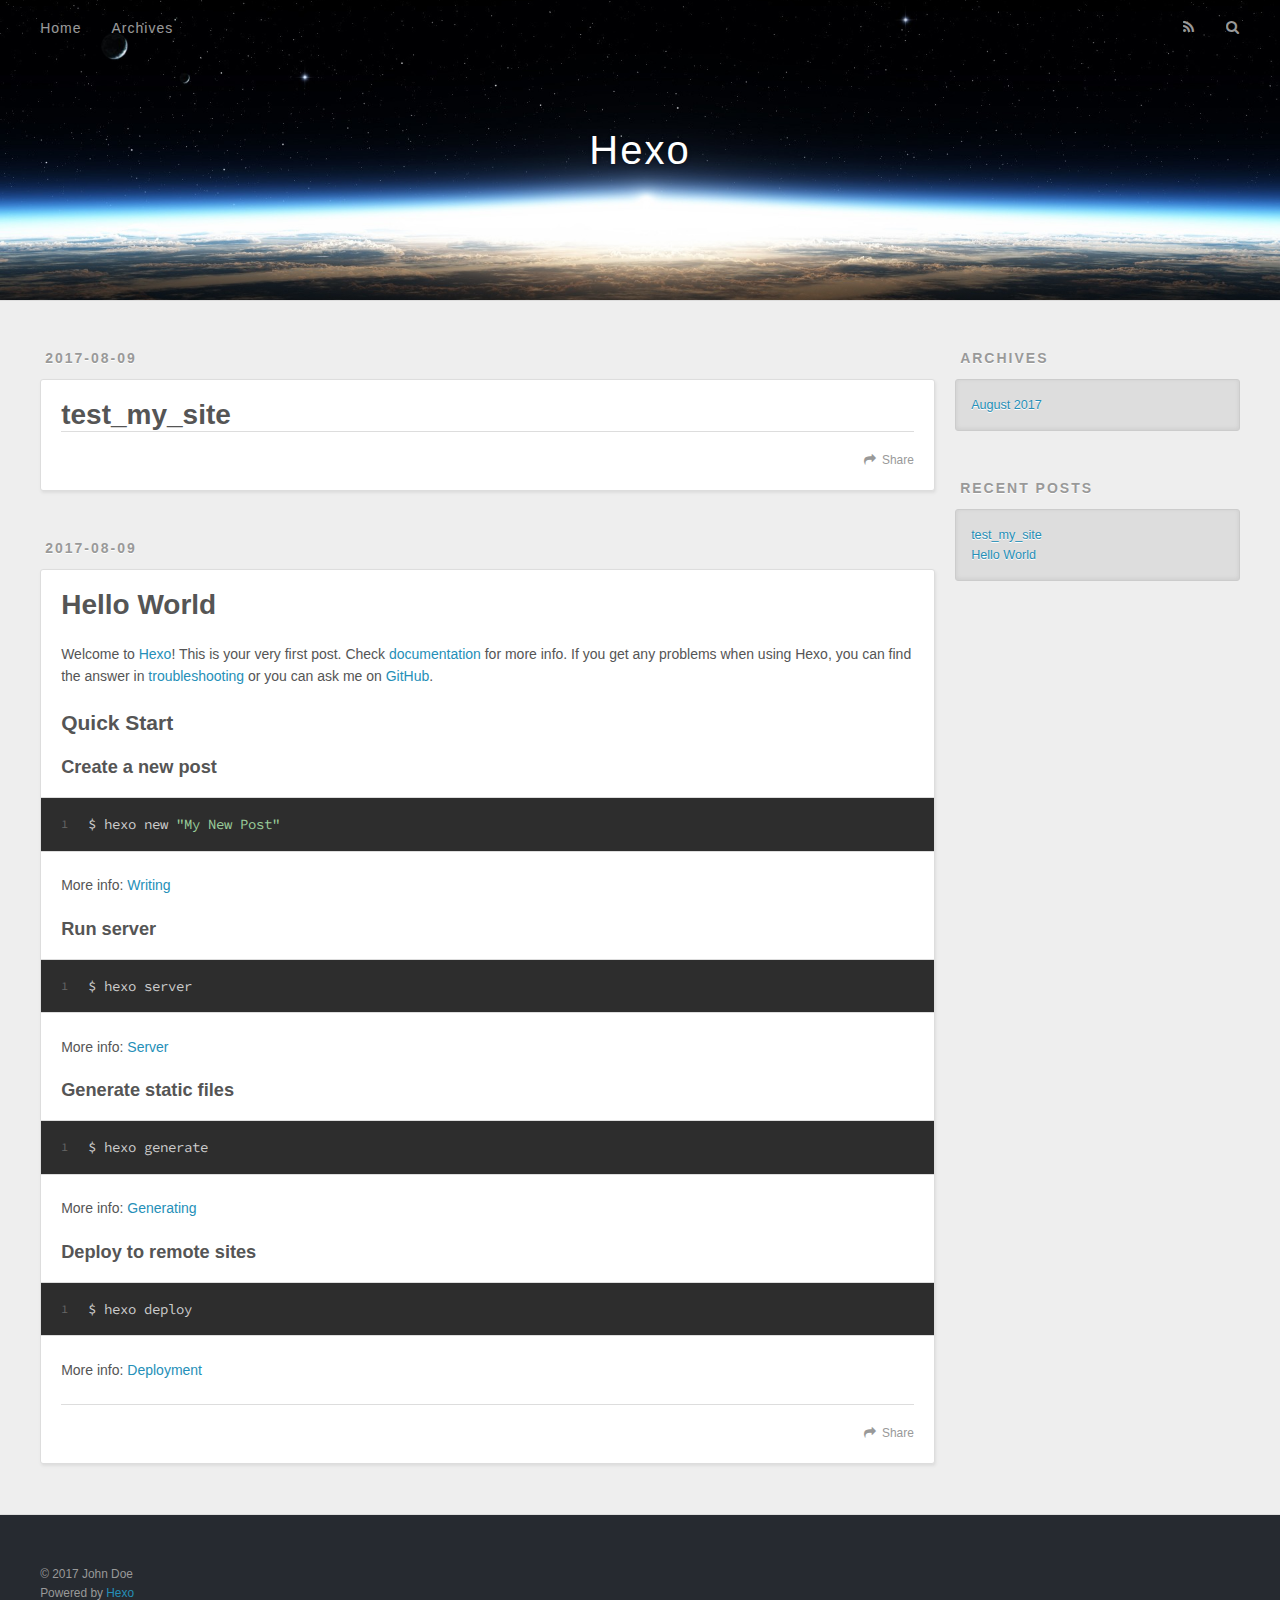
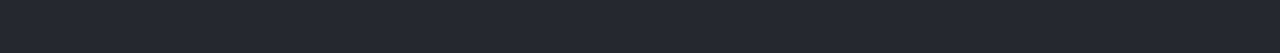
==== index.html @ 2135dbb6 "Site updated: 2017-08-10 12:38:36" ====
<!DOCTYPE html>
<html>
<head>
  <meta charset="utf-8">
  
  <title>Hexo</title>
  <meta name="viewport" content="width=device-width, initial-scale=1, maximum-scale=1">
  <meta property="og:type" content="website">
<meta property="og:title" content="Hexo">
<meta property="og:url" content="http://yoursite.com/index.html">
<meta property="og:site_name" content="Hexo">
<meta name="twitter:card" content="summary">
<meta name="twitter:title" content="Hexo">
  
    <link rel="alternate" href="/atom.xml" title="Hexo" type="application/atom+xml">
  
  
    <link rel="icon" href="/favicon.png">
  
  
    <link href="//fonts.googleapis.com/css?family=Source+Code+Pro" rel="stylesheet" type="text/css">
  
  <link rel="stylesheet" href="/css/style.css">
  

</head>

<body>
  <div id="container">
    <div id="wrap">
      <header id="header">
  <div id="banner"></div>
  <div id="header-outer" class="outer">
    <div id="header-title" class="inner">
      <h1 id="logo-wrap">
        <a href="/" id="logo">Hexo</a>
      </h1>
      
    </div>
    <div id="header-inner" class="inner">
      <nav id="main-nav">
        <a id="main-nav-toggle" class="nav-icon"></a>
        
          <a class="main-nav-link" href="/">Home</a>
        
          <a class="main-nav-link" href="/archives">Archives</a>
        
      </nav>
      <nav id="sub-nav">
        
          <a id="nav-rss-link" class="nav-icon" href="/atom.xml" title="RSS Feed"></a>
        
        <a id="nav-search-btn" class="nav-icon" title="Search"></a>
      </nav>
      <div id="search-form-wrap">
        <form action="//google.com/search" method="get" accept-charset="UTF-8" class="search-form"><input type="search" name="q" class="search-form-input" placeholder="Search"><button type="submit" class="search-form-submit">&#xF002;</button><input type="hidden" name="sitesearch" value="http://yoursite.com"></form>
      </div>
    </div>
  </div>
</header>
      <div class="outer">
        <section id="main">
  
    <article id="post-test-my-site" class="article article-type-post" itemscope itemprop="blogPost">
  <div class="article-meta">
    <a href="/2017/08/09/test-my-site/" class="article-date">
  <time datetime="2017-08-09T10:47:44.000Z" itemprop="datePublished">2017-08-09</time>
</a>
    
  </div>
  <div class="article-inner">
    
    
      <header class="article-header">
        
  
    <h1 itemprop="name">
      <a class="article-title" href="/2017/08/09/test-my-site/">test_my_site</a>
    </h1>
  

      </header>
    
    <div class="article-entry" itemprop="articleBody">
      
        
      
    </div>
    <footer class="article-footer">
      <a data-url="http://yoursite.com/2017/08/09/test-my-site/" data-id="cj65xz54r0001b9496fn2egdz" class="article-share-link">Share</a>
      
      
    </footer>
  </div>
  
</article>


  
    <article id="post-hello-world" class="article article-type-post" itemscope itemprop="blogPost">
  <div class="article-meta">
    <a href="/2017/08/09/hello-world/" class="article-date">
  <time datetime="2017-08-09T10:40:32.000Z" itemprop="datePublished">2017-08-09</time>
</a>
    
  </div>
  <div class="article-inner">
    
    
      <header class="article-header">
        
  
    <h1 itemprop="name">
      <a class="article-title" href="/2017/08/09/hello-world/">Hello World</a>
    </h1>
  

      </header>
    
    <div class="article-entry" itemprop="articleBody">
      
        <p>Welcome to <a href="https://hexo.io/" target="_blank" rel="external">Hexo</a>! This is your very first post. Check <a href="https://hexo.io/docs/" target="_blank" rel="external">documentation</a> for more info. If you get any problems when using Hexo, you can find the answer in <a href="https://hexo.io/docs/troubleshooting.html" target="_blank" rel="external">troubleshooting</a> or you can ask me on <a href="https://github.com/hexojs/hexo/issues" target="_blank" rel="external">GitHub</a>.</p>
<h2 id="Quick-Start"><a href="#Quick-Start" class="headerlink" title="Quick Start"></a>Quick Start</h2><h3 id="Create-a-new-post"><a href="#Create-a-new-post" class="headerlink" title="Create a new post"></a>Create a new post</h3><figure class="highlight bash"><table><tr><td class="gutter"><pre><div class="line">1</div></pre></td><td class="code"><pre><div class="line">$ hexo new <span class="string">"My New Post"</span></div></pre></td></tr></table></figure>
<p>More info: <a href="https://hexo.io/docs/writing.html" target="_blank" rel="external">Writing</a></p>
<h3 id="Run-server"><a href="#Run-server" class="headerlink" title="Run server"></a>Run server</h3><figure class="highlight bash"><table><tr><td class="gutter"><pre><div class="line">1</div></pre></td><td class="code"><pre><div class="line">$ hexo server</div></pre></td></tr></table></figure>
<p>More info: <a href="https://hexo.io/docs/server.html" target="_blank" rel="external">Server</a></p>
<h3 id="Generate-static-files"><a href="#Generate-static-files" class="headerlink" title="Generate static files"></a>Generate static files</h3><figure class="highlight bash"><table><tr><td class="gutter"><pre><div class="line">1</div></pre></td><td class="code"><pre><div class="line">$ hexo generate</div></pre></td></tr></table></figure>
<p>More info: <a href="https://hexo.io/docs/generating.html" target="_blank" rel="external">Generating</a></p>
<h3 id="Deploy-to-remote-sites"><a href="#Deploy-to-remote-sites" class="headerlink" title="Deploy to remote sites"></a>Deploy to remote sites</h3><figure class="highlight bash"><table><tr><td class="gutter"><pre><div class="line">1</div></pre></td><td class="code"><pre><div class="line">$ hexo deploy</div></pre></td></tr></table></figure>
<p>More info: <a href="https://hexo.io/docs/deployment.html" target="_blank" rel="external">Deployment</a></p>

      
    </div>
    <footer class="article-footer">
      <a data-url="http://yoursite.com/2017/08/09/hello-world/" data-id="cj65xz54m0000b949gfn1u6q0" class="article-share-link">Share</a>
      
      
    </footer>
  </div>
  
</article>


  

</section>
        
          <aside id="sidebar">
  
    

  
    

  
    
  
    
  <div class="widget-wrap">
    <h3 class="widget-title">Archives</h3>
    <div class="widget">
      <ul class="archive-list"><li class="archive-list-item"><a class="archive-list-link" href="/archives/2017/08/">August 2017</a></li></ul>
    </div>
  </div>


  
    
  <div class="widget-wrap">
    <h3 class="widget-title">Recent Posts</h3>
    <div class="widget">
      <ul>
        
          <li>
            <a href="/2017/08/09/test-my-site/">test_my_site</a>
          </li>
        
          <li>
            <a href="/2017/08/09/hello-world/">Hello World</a>
          </li>
        
      </ul>
    </div>
  </div>

  
</aside>
        
      </div>
      <footer id="footer">
  
  <div class="outer">
    <div id="footer-info" class="inner">
      &copy; 2017 John Doe<br>
      Powered by <a href="http://hexo.io/" target="_blank">Hexo</a>
    </div>
  </div>
</footer>
    </div>
    <nav id="mobile-nav">
  
    <a href="/" class="mobile-nav-link">Home</a>
  
    <a href="/archives" class="mobile-nav-link">Archives</a>
  
</nav>
    

<script src="//ajax.googleapis.com/ajax/libs/jquery/2.0.3/jquery.min.js"></script>


  <link rel="stylesheet" href="/fancybox/jquery.fancybox.css">
  <script src="/fancybox/jquery.fancybox.pack.js"></script>


<script src="/js/script.js"></script>

  </div>
</body>
</html>
---- css/style.css ----
body {
  width: 100%;
}
body:before,
body:after {
  content: "";
  display: table;
}
body:after {
  clear: both;
}
html,
body,
div,
span,
applet,
object,
iframe,
h1,
h2,
h3,
h4,
h5,
h6,
p,
blockquote,
pre,
a,
abbr,
acronym,
address,
big,
cite,
code,
del,
dfn,
em,
img,
ins,
kbd,
q,
s,
samp,
small,
strike,
strong,
sub,
sup,
tt,
var,
dl,
dt,
dd,
ol,
ul,
li,
fieldset,
form,
label,
legend,
table,
caption,
tbody,
tfoot,
thead,
tr,
th,
td {
  margin: 0;
  padding: 0;
  border: 0;
  outline: 0;
  font-weight: inherit;
  font-style: inherit;
  font-family: inherit;
  font-size: 100%;
  vertical-align: baseline;
}
body {
  line-height: 1;
  color: #000;
  background: #fff;
}
ol,
ul {
  list-style: none;
}
table {
  border-collapse: separate;
  border-spacing: 0;
  vertical-align: middle;
}
caption,
th,
td {
  text-align: left;
  font-weight: normal;
  vertical-align: middle;
}
a img {
  border: none;
}
input,
button {
  margin: 0;
  padding: 0;
}
input::-moz-focus-inner,
button::-moz-focus-inner {
  border: 0;
  padding: 0;
}
@font-face {
  font-family: FontAwesome;
  font-style: normal;
  font-weight: normal;
  src: url("fonts/fontawesome-webfont.eot?v=#4.0.3");
  src: url("fonts/fontawesome-webfont.eot?#iefix&v=#4.0.3") format("embedded-opentype"), url("fonts/fontawesome-webfont.woff?v=#4.0.3") format("woff"), url("fonts/fontawesome-webfont.ttf?v=#4.0.3") format("truetype"), url("fonts/fontawesome-webfont.svg#fontawesomeregular?v=#4.0.3") format("svg");
}
html,
body,
#container {
  height: 100%;
}
body {
  background: #eee;
  font: 14px "Helvetica Neue", Helvetica, Arial, sans-serif;
  -webkit-text-size-adjust: 100%;
}
.outer {
  max-width: 1220px;
  margin: 0 auto;
  padding: 0 20px;
}
.outer:before,
.outer:after {
  content: "";
  display: table;
}
.outer:after {
  clear: both;
}
.inner {
  display: inline;
  float: left;
  width: 98.33333333333333%;
  margin: 0 0.833333333333333%;
}
.left,
.alignleft {
  float: left;
}
.right,
.alignright {
  float: right;
}
.clear {
  clear: both;
}
#container {
  position: relative;
}
.mobile-nav-on {
  overflow: hidden;
}
#wrap {
  height: 100%;
  width: 100%;
  position: absolute;
  top: 0;
  left: 0;
  -webkit-transition: 0.2s ease-out;
  -moz-transition: 0.2s ease-out;
  -ms-transition: 0.2s ease-out;
  transition: 0.2s ease-out;
  z-index: 1;
  background: #eee;
}
.mobile-nav-on #wrap {
  left: 280px;
}
@media screen and (min-width: 768px) {
  #main {
    display: inline;
    float: left;
    width: 73.33333333333333%;
    margin: 0 0.833333333333333%;
  }
}
.article-date,
.article-category-link,
.archive-year,
.widget-title {
  text-decoration: none;
  text-transform: uppercase;
  letter-spacing: 2px;
  color: #999;
  margin-bottom: 1em;
  margin-left: 5px;
  line-height: 1em;
  text-shadow: 0 1px #fff;
  font-weight: bold;
}
.article-inner,
.archive-article-inner {
  background: #fff;
  -webkit-box-shadow: 1px 2px 3px #ddd;
  box-shadow: 1px 2px 3px #ddd;
  border: 1px solid #ddd;
  border-radius: 3px;
}
.article-entry h1,
.widget h1 {
  font-size: 2em;
}
.article-entry h2,
.widget h2 {
  font-size: 1.5em;
}
.article-entry h3,
.widget h3 {
  font-size: 1.3em;
}
.article-entry h4,
.widget h4 {
  font-size: 1.2em;
}
.article-entry h5,
.widget h5 {
  font-size: 1em;
}
.article-entry h6,
.widget h6 {
  font-size: 1em;
  color: #999;
}
.article-entry hr,
.widget hr {
  border: 1px dashed #ddd;
}
.article-entry strong,
.widget strong {
  font-weight: bold;
}
.article-entry em,
.widget em,
.article-entry cite,
.widget cite {
  font-style: italic;
}
.article-entry sup,
.widget sup,
.article-entry sub,
.widget sub {
  font-size: 0.75em;
  line-height: 0;
  position: relative;
  vertical-align: baseline;
}
.article-entry sup,
.widget sup {
  top: -0.5em;
}
.article-entry sub,
.widget sub {
  bottom: -0.2em;
}
.article-entry small,
.widget small {
  font-size: 0.85em;
}
.article-entry acronym,
.widget acronym,
.article-entry abbr,
.widget abbr {
  border-bottom: 1px dotted;
}
.article-entry ul,
.widget ul,
.article-entry ol,
.widget ol,
.article-entry dl,
.widget dl {
  margin: 0 20px;
  line-height: 1.6em;
}
.article-entry ul ul,
.widget ul ul,
.article-entry ol ul,
.widget ol ul,
.article-entry ul ol,
.widget ul ol,
.article-entry ol ol,
.widget ol ol {
  margin-top: 0;
  margin-bottom: 0;
}
.article-entry ul,
.widget ul {
  list-style: disc;
}
.article-entry ol,
.widget ol {
  list-style: decimal;
}
.article-entry dt,
.widget dt {
  font-weight: bold;
}
#header {
  height: 300px;
  position: relative;
  border-bottom: 1px solid #ddd;
}
#header:before,
#header:after {
  content: "";
  position: absolute;
  left: 0;
  right: 0;
  height: 40px;
}
#header:before {
  top: 0;
  background: -webkit-linear-gradient(rgba(0,0,0,0.2), transparent);
  background: -moz-linear-gradient(rgba(0,0,0,0.2), transparent);
  background: -ms-linear-gradient(rgba(0,0,0,0.2), transparent);
  background: linear-gradient(rgba(0,0,0,0.2), transparent);
}
#header:after {
  bottom: 0;
  background: -webkit-linear-gradient(transparent, rgba(0,0,0,0.2));
  background: -moz-linear-gradient(transparent, rgba(0,0,0,0.2));
  background: -ms-linear-gradient(transparent, rgba(0,0,0,0.2));
  background: linear-gradient(transparent, rgba(0,0,0,0.2));
}
#header-outer {
  height: 100%;
  position: relative;
}
#header-inner {
  position: relative;
  overflow: hidden;
}
#banner {
  position: absolute;
  top: 0;
  left: 0;
  width: 100%;
  height: 100%;
  background: url("images/banner.jpg") center #000;
  -webkit-background-size: cover;
  -moz-background-size: cover;
  background-size: cover;
  z-index: -1;
}
#header-title {
  text-align: center;
  height: 40px;
  position: absolute;
  top: 50%;
  left: 0;
  margin-top: -20px;
}
#logo,
#subtitle {
  text-decoration: none;
  color: #fff;
  font-weight: 300;
  text-shadow: 0 1px 4px rgba(0,0,0,0.3);
}
#logo {
  font-size: 40px;
  line-height: 40px;
  letter-spacing: 2px;
}
#subtitle {
  font-size: 16px;
  line-height: 16px;
  letter-spacing: 1px;
}
#subtitle-wrap {
  margin-top: 16px;
}
#main-nav {
  float: left;
  margin-left: -15px;
}
.nav-icon,
.main-nav-link {
  float: left;
  color: #fff;
  opacity: 0.6;
  text-decoration: none;
  text-shadow: 0 1px rgba(0,0,0,0.2);
  -webkit-transition: opacity 0.2s;
  -moz-transition: opacity 0.2s;
  -ms-transition: opacity 0.2s;
  transition: opacity 0.2s;
  display: block;
  padding: 20px 15px;
}
.nav-icon:hover,
.main-nav-link:hover {
  opacity: 1;
}
.nav-icon {
  font-family: FontAwesome;
  text-align: center;
  font-size: 14px;
  width: 14px;
  height: 14px;
  padding: 20px 15px;
  position: relative;
  cursor: pointer;
}
.main-nav-link {
  font-weight: 300;
  letter-spacing: 1px;
}
@media screen and (max-width: 479px) {
  .main-nav-link {
    display: none;
  }
}
#main-nav-toggle {
  display: none;
}
#main-nav-toggle:before {
  content: "\f0c9";
}
@media screen and (max-width: 479px) {
  #main-nav-toggle {
    display: block;
  }
}
#sub-nav {
  float: right;
  margin-right: -15px;
}
#nav-rss-link:before {
  content: "\f09e";
}
#nav-search-btn:before {
  content: "\f002";
}
#search-form-wrap {
  position: absolute;
  top: 15px;
  width: 150px;
  height: 30px;
  right: -150px;
  opacity: 0;
  -webkit-transition: 0.2s ease-out;
  -moz-transition: 0.2s ease-out;
  -ms-transition: 0.2s ease-out;
  transition: 0.2s ease-out;
}
#search-form-wrap.on {
  opacity: 1;
  right: 0;
}
@media screen and (max-width: 479px) {
  #search-form-wrap {
    width: 100%;
    right: -100%;
  }
}
.search-form {
  position: absolute;
  top: 0;
  left: 0;
  right: 0;
  background: #fff;
  padding: 5px 15px;
  border-radius: 15px;
  -webkit-box-shadow: 0 0 10px rgba(0,0,0,0.3);
  box-shadow: 0 0 10px rgba(0,0,0,0.3);
}
.search-form-input {
  border: none;
  background: none;
  color: #555;
  width: 100%;
  font: 13px "Helvetica Neue", Helvetica, Arial, sans-serif;
  outline: none;
}
.search-form-input::-webkit-search-results-decoration,
.search-form-input::-webkit-search-cancel-button {
  -webkit-appearance: none;
}
.search-form-submit {
  position: absolute;
  top: 50%;
  right: 10px;
  margin-top: -7px;
  font: 13px FontAwesome;
  border: none;
  background: none;
  color: #bbb;
  cursor: pointer;
}
.search-form-submit:hover,
.search-form-submit:focus {
  color: #777;
}
.article {
  margin: 50px 0;
}
.article-inner {
  overflow: hidden;
}
.article-meta:before,
.article-meta:after {
  content: "";
  display: table;
}
.article-meta:after {
  clear: both;
}
.article-date {
  float: left;
}
.article-category {
  float: left;
  line-height: 1em;
  color: #ccc;
  text-shadow: 0 1px #fff;
  margin-left: 8px;
}
.article-category:before {
  content: "\2022";
}
.article-category-link {
  margin: 0 12px 1em;
}
.article-header {
  padding: 20px 20px 0;
}
.article-title {
  text-decoration: none;
  font-size: 2em;
  font-weight: bold;
  color: #555;
  line-height: 1.1em;
  -webkit-transition: color 0.2s;
  -moz-transition: color 0.2s;
  -ms-transition: color 0.2s;
  transition: color 0.2s;
}
a.article-title:hover {
  color: #258fb8;
}
.article-entry {
  color: #555;
  padding: 0 20px;
}
.article-entry:before,
.article-entry:after {
  content: "";
  display: table;
}
.article-entry:after {
  clear: both;
}
.article-entry p,
.article-entry table {
  line-height: 1.6em;
  margin: 1.6em 0;
}
.article-entry h1,
.article-entry h2,
.article-entry h3,
.article-entry h4,
.article-entry h5,
.article-entry h6 {
  font-weight: bold;
}
.article-entry h1,
.article-entry h2,
.article-entry h3,
.article-entry h4,
.article-entry h5,
.article-entry h6 {
  line-height: 1.1em;
  margin: 1.1em 0;
}
.article-entry a {
  color: #258fb8;
  text-decoration: none;
}
.article-entry a:hover {
  text-decoration: underline;
}
.article-entry ul,
.article-entry ol,
.article-entry dl {
  margin-top: 1.6em;
  margin-bottom: 1.6em;
}
.article-entry img,
.article-entry video {
  max-width: 100%;
  height: auto;
  display: block;
  margin: auto;
}
.article-entry iframe {
  border: none;
}
.article-entry table {
  width: 100%;
  border-collapse: collapse;
  border-spacing: 0;
}
.article-entry th {
  font-weight: bold;
  border-bottom: 3px solid #ddd;
  padding-bottom: 0.5em;
}
.article-entry td {
  border-bottom: 1px solid #ddd;
  padding: 10px 0;
}
.article-entry blockquote {
  font-family: Georgia, "Times New Roman", serif;
  font-size: 1.4em;
  margin: 1.6em 20px;
  text-align: center;
}
.article-entry blockquote footer {
  font-size: 14px;
  margin: 1.6em 0;
  font-family: "Helvetica Neue", Helvetica, Arial, sans-serif;
}
.article-entry blockquote footer cite:before {
  content: "—";
  padding: 0 0.5em;
}
.article-entry .pullquote {
  text-align: left;
  width: 45%;
  margin: 0;
}
.article-entry .pullquote.left {
  margin-left: 0.5em;
  margin-right: 1em;
}
.article-entry .pullquote.right {
  margin-right: 0.5em;
  margin-left: 1em;
}
.article-entry .caption {
  color: #999;
  display: block;
  font-size: 0.9em;
  margin-top: 0.5em;
  position: relative;
  text-align: center;
}
.article-entry .video-container {
  position: relative;
  padding-top: 56.25%;
  height: 0;
  overflow: hidden;
}
.article-entry .video-container iframe,
.article-entry .video-container object,
.article-entry .video-container embed {
  position: absolute;
  top: 0;
  left: 0;
  width: 100%;
  height: 100%;
  margin-top: 0;
}
.article-more-link a {
  display: inline-block;
  line-height: 1em;
  padding: 6px 15px;
  border-radius: 15px;
  background: #eee;
  color: #999;
  text-shadow: 0 1px #fff;
  text-decoration: none;
}
.article-more-link a:hover {
  background: #258fb8;
  color: #fff;
  text-decoration: none;
  text-shadow: 0 1px #1e7293;
}
.article-footer {
  font-size: 0.85em;
  line-height: 1.6em;
  border-top: 1px solid #ddd;
  padding-top: 1.6em;
  margin: 0 20px 20px;
}
.article-footer:before,
.article-footer:after {
  content: "";
  display: table;
}
.article-footer:after {
  clear: both;
}
.article-footer a {
  color: #999;
  text-decoration: none;
}
.article-footer a:hover {
  color: #555;
}
.article-tag-list-item {
  float: left;
  margin-right: 10px;
}
.article-tag-list-link:before {
  content: "#";
}
.article-comment-link {
  float: right;
}
.article-comment-link:before {
  content: "\f075";
  font-family: FontAwesome;
  padding-right: 8px;
}
.article-share-link {
  cursor: pointer;
  float: right;
  margin-left: 20px;
}
.article-share-link:before {
  content: "\f064";
  font-family: FontAwesome;
  padding-right: 6px;
}
#article-nav {
  position: relative;
}
#article-nav:before,
#article-nav:after {
  content: "";
  display: table;
}
#article-nav:after {
  clear: both;
}
@media screen and (min-width: 768px) {
  #article-nav {
    margin: 50px 0;
  }
  #article-nav:before {
    width: 8px;
    height: 8px;
    position: absolute;
    top: 50%;
    left: 50%;
    margin-top: -4px;
    margin-left: -4px;
    content: "";
    border-radius: 50%;
    background: #ddd;
    -webkit-box-shadow: 0 1px 2px #fff;
    box-shadow: 0 1px 2px #fff;
  }
}
.article-nav-link-wrap {
  text-decoration: none;
  text-shadow: 0 1px #fff;
  color: #999;
  -webkit-box-sizing: border-box;
  -moz-box-sizing: border-box;
  box-sizing: border-box;
  margin-top: 50px;
  text-align: center;
  display: block;
}
.article-nav-link-wrap:hover {
  color: #555;
}
@media screen and (min-width: 768px) {
  .article-nav-link-wrap {
    width: 50%;
    margin-top: 0;
  }
}
@media screen and (min-width: 768px) {
  #article-nav-newer {
    float: left;
    text-align: right;
    padding-right: 20px;
  }
}
@media screen and (min-width: 768px) {
  #article-nav-older {
    float: right;
    text-align: left;
    padding-left: 20px;
  }
}
.article-nav-caption {
  text-transform: uppercase;
  letter-spacing: 2px;
  color: #ddd;
  line-height: 1em;
  font-weight: bold;
}
#article-nav-newer .article-nav-caption {
  margin-right: -2px;
}
.article-nav-title {
  font-size: 0.85em;
  line-height: 1.6em;
  margin-top: 0.5em;
}
.article-share-box {
  position: absolute;
  display: none;
  background: #fff;
  -webkit-box-shadow: 1px 2px 10px rgba(0,0,0,0.2);
  box-shadow: 1px 2px 10px rgba(0,0,0,0.2);
  border-radius: 3px;
  margin-left: -145px;
  overflow: hidden;
  z-index: 1;
}
.article-share-box.on {
  display: block;
}
.article-share-input {
  width: 100%;
  background: none;
  -webkit-box-sizing: border-box;
  -moz-box-sizing: border-box;
  box-sizing: border-box;
  font: 14px "Helvetica Neue", Helvetica, Arial, sans-serif;
  padding: 0 15px;
  color: #555;
  outline: none;
  border: 1px solid #ddd;
  border-radius: 3px 3px 0 0;
  height: 36px;
  line-height: 36px;
}
.article-share-links {
  background: #eee;
}
.article-share-links:before,
.article-share-links:after {
  content: "";
  display: table;
}
.article-share-links:after {
  clear: both;
}
.article-share-twitter,
.article-share-facebook,
.article-share-pinterest,
.article-share-google {
  width: 50px;
  height: 36px;
  display: block;
  float: left;
  position: relative;
  color: #999;
  text-shadow: 0 1px #fff;
}
.article-share-twitter:before,
.article-share-facebook:before,
.article-share-pinterest:before,
.article-share-google:before {
  font-size: 20px;
  font-family: FontAwesome;
  width: 20px;
  height: 20px;
  position: absolute;
  top: 50%;
  left: 50%;
  margin-top: -10px;
  margin-left: -10px;
  text-align: center;
}
.article-share-twitter:hover,
.article-share-facebook:hover,
.article-share-pinterest:hover,
.article-share-google:hover {
  color: #fff;
}
.article-share-twitter:before {
  content: "\f099";
}
.article-share-twitter:hover {
  background: #00aced;
  text-shadow: 0 1px #008abe;
}
.article-share-facebook:before {
  content: "\f09a";
}
.article-share-facebook:hover {
  background: #3b5998;
  text-shadow: 0 1px #2f477a;
}
.article-share-pinterest:before {
  content: "\f0d2";
}
.article-share-pinterest:hover {
  background: #cb2027;
  text-shadow: 0 1px #a21a1f;
}
.article-share-google:before {
  content: "\f0d5";
}
.article-share-google:hover {
  background: #dd4b39;
  text-shadow: 0 1px #be3221;
}
.article-gallery {
  background: #000;
  position: relative;
}
.article-gallery-photos {
  position: relative;
  overflow: hidden;
}
.article-gallery-img {
  display: none;
  max-width: 100%;
}
.article-gallery-img:first-child {
  display: block;
}
.article-gallery-img.loaded {
  position: absolute;
  display: block;
}
.article-gallery-img img {
  display: block;
  max-width: 100%;
  margin: 0 auto;
}
#comments {
  background: #fff;
  -webkit-box-shadow: 1px 2px 3px #ddd;
  box-shadow: 1px 2px 3px #ddd;
  padding: 20px;
  border: 1px solid #ddd;
  border-radius: 3px;
  margin: 50px 0;
}
#comments a {
  color: #258fb8;
}
.archives-wrap {
  margin: 50px 0;
}
.archives:before,
.archives:after {
  content: "";
  display: table;
}
.archives:after {
  clear: both;
}
.archive-year-wrap {
  margin-bottom: 1em;
}
.archives {
  -webkit-column-gap: 10px;
  -moz-column-gap: 10px;
  column-gap: 10px;
}
@media screen and (min-width: 480px) and (max-width: 767px) {
  .archives {
    -webkit-column-count: 2;
    -moz-column-count: 2;
    column-count: 2;
  }
}
@media screen and (min-width: 768px) {
  .archives {
    -webkit-column-count: 3;
    -moz-column-count: 3;
    column-count: 3;
  }
}
.archive-article {
  -webkit-column-break-inside: avoid;
  page-break-inside: avoid;
  overflow: hidden;
  break-inside: avoid-column;
}
.archive-article-inner {
  padding: 10px;
  margin-bottom: 15px;
}
.archive-article-title {
  text-decoration: none;
  font-weight: bold;
  color: #555;
  -webkit-transition: color 0.2s;
  -moz-transition: color 0.2s;
  -ms-transition: color 0.2s;
  transition: color 0.2s;
  line-height: 1.6em;
}
.archive-article-title:hover {
  color: #258fb8;
}
.archive-article-footer {
  margin-top: 1em;
}
.archive-article-date {
  color: #999;
  text-decoration: none;
  font-size: 0.85em;
  line-height: 1em;
  margin-bottom: 0.5em;
  display: block;
}
#page-nav {
  margin: 50px auto;
  background: #fff;
  -webkit-box-shadow: 1px 2px 3px #ddd;
  box-shadow: 1px 2px 3px #ddd;
  border: 1px solid #ddd;
  border-radius: 3px;
  text-align: center;
  color: #999;
  overflow: hidden;
}
#page-nav:before,
#page-nav:after {
  content: "";
  display: table;
}
#page-nav:after {
  clear: both;
}
#page-nav a,
#page-nav span {
  padding: 10px 20px;
  line-height: 1;
  height: 2ex;
}
#page-nav a {
  color: #999;
  text-decoration: none;
}
#page-nav a:hover {
  background: #999;
  color: #fff;
}
#page-nav .prev {
  float: left;
}
#page-nav .next {
  float: right;
}
#page-nav .page-number {
  display: inline-block;
}
@media screen and (max-width: 479px) {
  #page-nav .page-number {
    display: none;
  }
}
#page-nav .current {
  color: #555;
  font-weight: bold;
}
#page-nav .space {
  color: #ddd;
}
#footer {
  background: #262a30;
  padding: 50px 0;
  border-top: 1px solid #ddd;
  color: #999;
}
#footer a {
  color: #258fb8;
  text-decoration: none;
}
#footer a:hover {
  text-decoration: underline;
}
#footer-info {
  line-height: 1.6em;
  font-size: 0.85em;
}
.article-entry pre,
.article-entry .highlight {
  background: #2d2d2d;
  margin: 0 -20px;
  padding: 15px 20px;
  border-style: solid;
  border-color: #ddd;
  border-width: 1px 0;
  overflow: auto;
  color: #ccc;
  line-height: 22.400000000000002px;
}
.article-entry .highlight .gutter pre,
.article-entry .gist .gist-file .gist-data .line-numbers {
  color: #666;
  font-size: 0.85em;
}
.article-entry pre,
.article-entry code {
  font-family: "Source Code Pro", Consolas, Monaco, Menlo, Consolas, monospace;
}
.article-entry code {
  background: #eee;
  text-shadow: 0 1px #fff;
  padding: 0 0.3em;
}
.article-entry pre code {
  background: none;
  text-shadow: none;
  padding: 0;
}
.article-entry .highlight pre {
  border: none;
  margin: 0;
  padding: 0;
}
.article-entry .highlight table {
  margin: 0;
  width: auto;
}
.article-entry .highlight td {
  border: none;
  padding: 0;
}
.article-entry .highlight figcaption {
  font-size: 0.85em;
  color: #999;
  line-height: 1em;
  margin-bottom: 1em;
}
.article-entry .highlight figcaption:before,
.article-entry .highlight figcaption:after {
  content: "";
  display: table;
}
.article-entry .highlight figcaption:after {
  clear: both;
}
.article-entry .highlight figcaption a {
  float: right;
}
.article-entry .highlight .gutter pre {
  text-align: right;
  padding-right: 20px;
}
.article-entry .highlight .line {
  height: 22.400000000000002px;
}
.article-entry .highlight .line.marked {
  background: #515151;
}
.article-entry .gist {
  margin: 0 -20px;
  border-style: solid;
  border-color: #ddd;
  border-width: 1px 0;
  background: #2d2d2d;
  padding: 15px 20px 15px 0;
}
.article-entry .gist .gist-file {
  border: none;
  font-family: "Source Code Pro", Consolas, Monaco, Menlo, Consolas, monospace;
  margin: 0;
}
.article-entry .gist .gist-file .gist-data {
  background: none;
  border: none;
}
.article-entry .gist .gist-file .gist-data .line-numbers {
  background: none;
  border: none;
  padding: 0 20px 0 0;
}
.article-entry .gist .gist-file .gist-data .line-data {
  padding: 0 !important;
}
.article-entry .gist .gist-file .highlight {
  margin: 0;
  padding: 0;
  border: none;
}
.article-entry .gist .gist-file .gist-meta {
  background: #2d2d2d;
  color: #999;
  font: 0.85em "Helvetica Neue", Helvetica, Arial, sans-serif;
  text-shadow: 0 0;
  padding: 0;
  margin-top: 1em;
  margin-left: 20px;
}
.article-entry .gist .gist-file .gist-meta a {
  color: #258fb8;
  font-weight: normal;
}
.article-entry .gist .gist-file .gist-meta a:hover {
  text-decoration: underline;
}
pre .comment,
pre .title {
  color: #999;
}
pre .variable,
pre .attribute,
pre .tag,
pre .regexp,
pre .ruby .constant,
pre .xml .tag .title,
pre .xml .pi,
pre .xml .doctype,
pre .html .doctype,
pre .css .id,
pre .css .class,
pre .css .pseudo {
  color: #f2777a;
}
pre .number,
pre .preprocessor,
pre .built_in,
pre .literal,
pre .params,
pre .constant {
  color: #f99157;
}
pre .class,
pre .ruby .class .title,
pre .css .rules .attribute {
  color: #9c9;
}
pre .string,
pre .value,
pre .inheritance,
pre .header,
pre .ruby .symbol,
pre .xml .cdata {
  color: #9c9;
}
pre .css .hexcolor {
  color: #6cc;
}
pre .function,
pre .python .decorator,
pre .python .title,
pre .ruby .function .title,
pre .ruby .title .keyword,
pre .perl .sub,
pre .javascript .title,
pre .coffeescript .title {
  color: #69c;
}
pre .keyword,
pre .javascript .function {
  color: #c9c;
}
@media screen and (max-width: 479px) {
  #mobile-nav {
    position: absolute;
    top: 0;
    left: 0;
    width: 280px;
    height: 100%;
    background: #191919;
    border-right: 1px solid #fff;
  }
}
@media screen and (max-width: 479px) {
  .mobile-nav-link {
    display: block;
    color: #999;
    text-decoration: none;
    padding: 15px 20px;
    font-weight: bold;
  }
  .mobile-nav-link:hover {
    color: #fff;
  }
}
@media screen and (min-width: 768px) {
  #sidebar {
    display: inline;
    float: left;
    width: 23.333333333333332%;
    margin: 0 0.833333333333333%;
  }
}
.widget-wrap {
  margin: 50px 0;
}
.widget {
  color: #777;
  text-shadow: 0 1px #fff;
  background: #ddd;
  -webkit-box-shadow: 0 -1px 4px #ccc inset;
  box-shadow: 0 -1px 4px #ccc inset;
  border: 1px solid #ccc;
  padding: 15px;
  border-radius: 3px;
}
.widget a {
  color: #258fb8;
  text-decoration: none;
}
.widget a:hover {
  text-decoration: underline;
}
.widget ul ul,
.widget ol ul,
.widget dl ul,
.widget ul ol,
.widget ol ol,
.widget dl ol,
.widget ul dl,
.widget ol dl,
.widget dl dl {
  margin-left: 15px;
  list-style: disc;
}
.widget {
  line-height: 1.6em;
  word-wrap: break-word;
  font-size: 0.9em;
}
.widget ul,
.widget ol {
  list-style: none;
  margin: 0;
}
.widget ul ul,
.widget ol ul,
.widget ul ol,
.widget ol ol {
  margin: 0 20px;
}
.widget ul ul,
.widget ol ul {
  list-style: disc;
}
.widget ul ol,
.widget ol ol {
  list-style: decimal;
}
.category-list-count,
.tag-list-count,
.archive-list-count {
  padding-left: 5px;
  color: #999;
  font-size: 0.85em;
}
.category-list-count:before,
.tag-list-count:before,
.archive-list-count:before {
  content: "(";
}
.category-list-count:after,
.tag-list-count:after,
.archive-list-count:after {
  content: ")";
}
.tagcloud a {
  margin-right: 5px;
  display: inline-block;
}
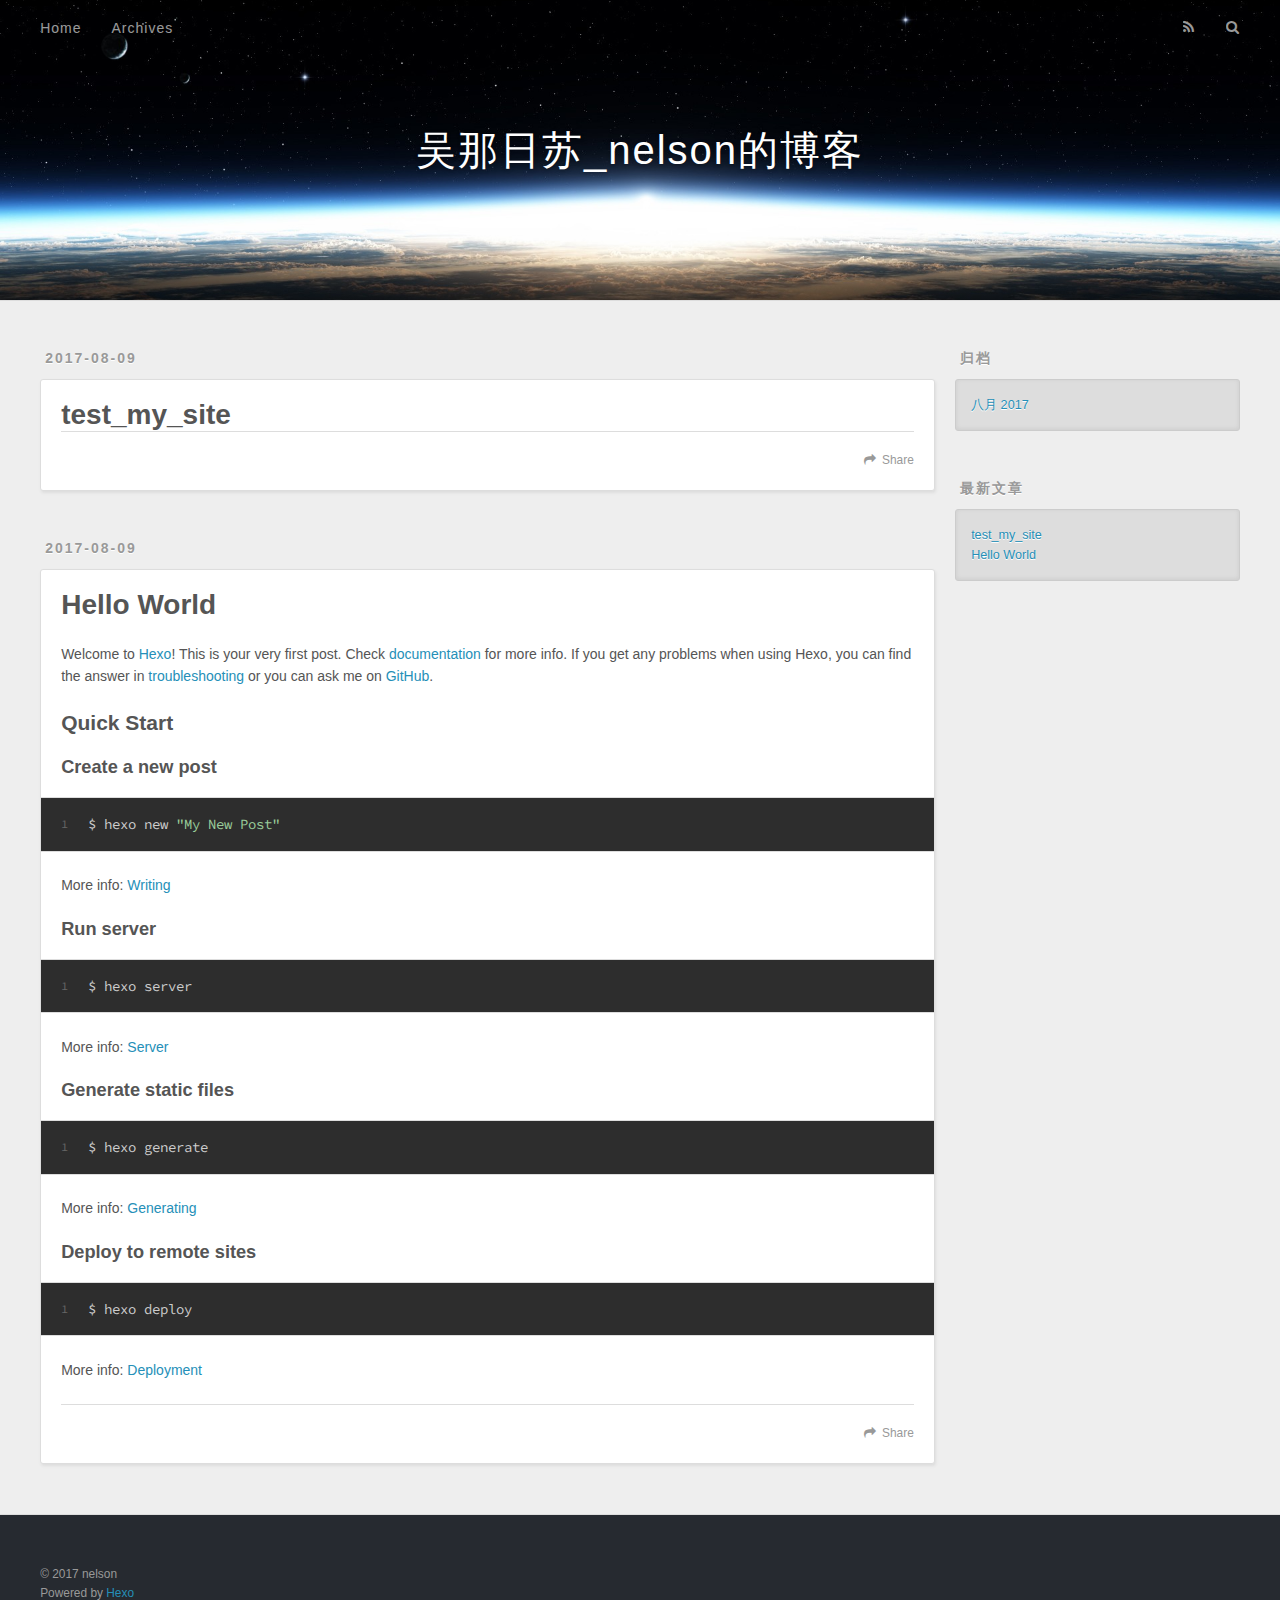
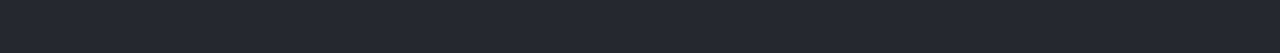
==== commit 62300631: "Site updated: 2017-08-10 12:48:16" ====
--- a/index.html
+++ b/index.html
@@ -3,16 +3,17 @@
 <head>
   <meta charset="utf-8">
   
-  <title>Hexo</title>
+  <title>吴那日苏_nelson的博客</title>
   <meta name="viewport" content="width=device-width, initial-scale=1, maximum-scale=1">
   <meta property="og:type" content="website">
-<meta property="og:title" content="Hexo">
+<meta property="og:title" content="吴那日苏_nelson的博客">
 <meta property="og:url" content="http://yoursite.com/index.html">
-<meta property="og:site_name" content="Hexo">
+<meta property="og:site_name" content="吴那日苏_nelson的博客">
+<meta property="og:locale" content="zh-CN">
 <meta name="twitter:card" content="summary">
-<meta name="twitter:title" content="Hexo">
-  
-    <link rel="alternate" href="/atom.xml" title="Hexo" type="application/atom+xml">
+<meta name="twitter:title" content="吴那日苏_nelson的博客">
+  
+    <link rel="alternate" href="/atom.xml" title="吴那日苏_nelson的博客" type="application/atom+xml">
   
   
     <link rel="icon" href="/favicon.png">
@@ -33,7 +34,7 @@
   <div id="header-outer" class="outer">
     <div id="header-title" class="inner">
       <h1 id="logo-wrap">
-        <a href="/" id="logo">Hexo</a>
+        <a href="/" id="logo">吴那日苏_nelson的博客</a>
       </h1>
       
     </div>
@@ -50,7 +51,7 @@
         
           <a id="nav-rss-link" class="nav-icon" href="/atom.xml" title="RSS Feed"></a>
         
-        <a id="nav-search-btn" class="nav-icon" title="Search"></a>
+        <a id="nav-search-btn" class="nav-icon" title="搜索"></a>
       </nav>
       <div id="search-form-wrap">
         <form action="//google.com/search" method="get" accept-charset="UTF-8" class="search-form"><input type="search" name="q" class="search-form-input" placeholder="Search"><button type="submit" class="search-form-submit">&#xF002;</button><input type="hidden" name="sitesearch" value="http://yoursite.com"></form>
@@ -87,7 +88,7 @@
       
     </div>
     <footer class="article-footer">
-      <a data-url="http://yoursite.com/2017/08/09/test-my-site/" data-id="cj65xz54r0001b9496fn2egdz" class="article-share-link">Share</a>
+      <a data-url="http://yoursite.com/2017/08/09/test-my-site/" data-id="cj65yqlik0001g949ofykb7t0" class="article-share-link">Share</a>
       
       
     </footer>
@@ -132,7 +133,7 @@
       
     </div>
     <footer class="article-footer">
-      <a data-url="http://yoursite.com/2017/08/09/hello-world/" data-id="cj65xz54m0000b949gfn1u6q0" class="article-share-link">Share</a>
+      <a data-url="http://yoursite.com/2017/08/09/hello-world/" data-id="cj65yqlih0000g94928qmjshj" class="article-share-link">Share</a>
       
       
     </footer>
@@ -157,9 +158,9 @@
   
     
   <div class="widget-wrap">
-    <h3 class="widget-title">Archives</h3>
+    <h3 class="widget-title">归档</h3>
     <div class="widget">
-      <ul class="archive-list"><li class="archive-list-item"><a class="archive-list-link" href="/archives/2017/08/">August 2017</a></li></ul>
+      <ul class="archive-list"><li class="archive-list-item"><a class="archive-list-link" href="/archives/2017/08/">八月 2017</a></li></ul>
     </div>
   </div>
 
@@ -167,7 +168,7 @@
   
     
   <div class="widget-wrap">
-    <h3 class="widget-title">Recent Posts</h3>
+    <h3 class="widget-title">最新文章</h3>
     <div class="widget">
       <ul>
         
@@ -191,7 +192,7 @@
   
   <div class="outer">
     <div id="footer-info" class="inner">
-      &copy; 2017 John Doe<br>
+      &copy; 2017 nelson<br>
       Powered by <a href="http://hexo.io/" target="_blank">Hexo</a>
     </div>
   </div>
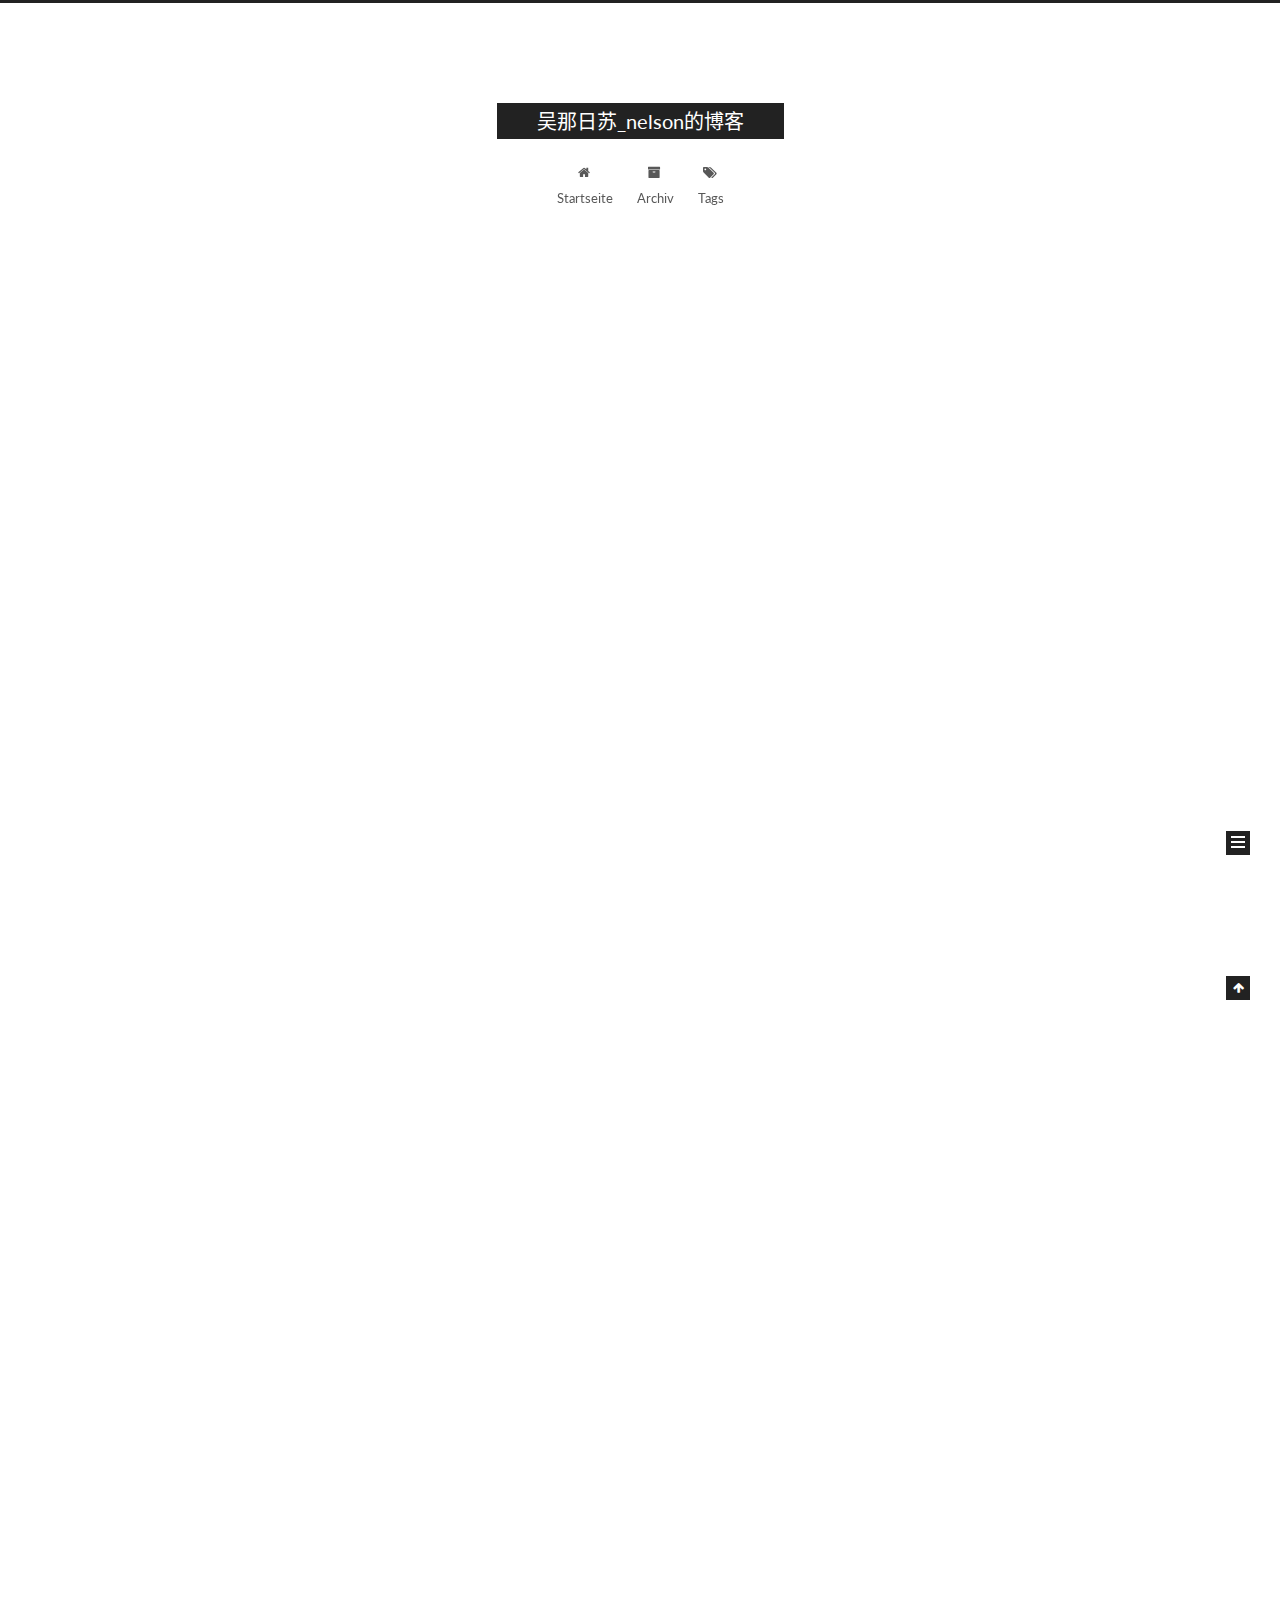
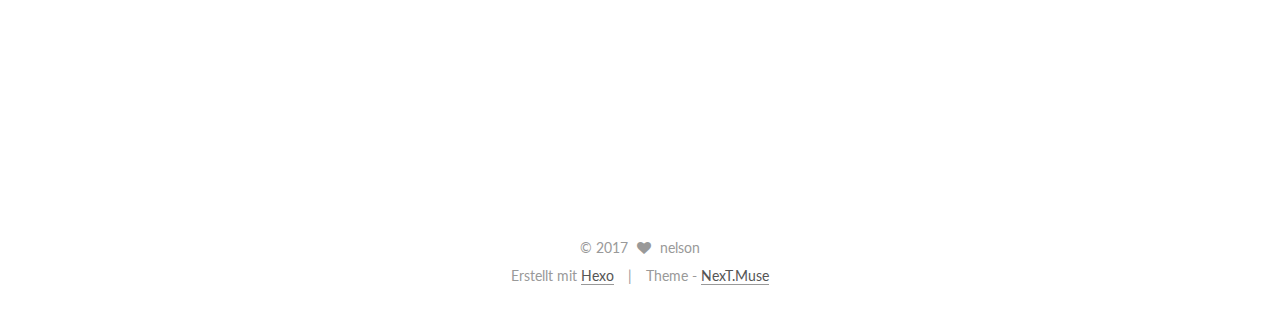
==== commit af2b08a5: "Site updated: 2017-08-11 14:24:04" ====
--- a/index.html
+++ b/index.html
@@ -1,126 +1,570 @@
 <!DOCTYPE html>
-<html>
+
+
+
+  
+
+
+<html class="theme-next muse use-motion" lang="zh-CN">
 <head>
-  <meta charset="utf-8">
-  
-  <title>吴那日苏_nelson的博客</title>
-  <meta name="viewport" content="width=device-width, initial-scale=1, maximum-scale=1">
-  <meta property="og:type" content="website">
+  <meta charset="UTF-8"/>
+<meta http-equiv="X-UA-Compatible" content="IE=edge" />
+<meta name="viewport" content="width=device-width, initial-scale=1, maximum-scale=1"/>
+<meta name="theme-color" content="#222">
+
+
+
+
+
+
+
+
+
+<meta http-equiv="Cache-Control" content="no-transform" />
+<meta http-equiv="Cache-Control" content="no-siteapp" />
+
+
+
+
+
+
+
+
+
+
+
+
+
+
+
+  
+  
+  <link href="/lib/fancybox/source/jquery.fancybox.css?v=2.1.5" rel="stylesheet" type="text/css" />
+
+
+
+
+  
+  
+  
+  
+
+  
+    
+    
+  
+
+  
+
+  
+
+  
+
+  
+
+  
+    
+    
+    <link href="//fonts.googleapis.com/css?family=Lato:300,300italic,400,400italic,700,700italic&subset=latin,latin-ext" rel="stylesheet" type="text/css">
+  
+
+
+
+
+
+
+<link href="/lib/font-awesome/css/font-awesome.min.css?v=4.6.2" rel="stylesheet" type="text/css" />
+
+<link href="/css/main.css?v=5.1.2" rel="stylesheet" type="text/css" />
+
+
+  <meta name="keywords" content="Hexo, NexT" />
+
+
+
+
+
+
+
+
+  <link rel="shortcut icon" type="image/x-icon" href="/favicon.ico?v=5.1.2" />
+
+
+
+
+
+
+<meta property="og:type" content="website">
 <meta property="og:title" content="吴那日苏_nelson的博客">
 <meta property="og:url" content="http://yoursite.com/index.html">
 <meta property="og:site_name" content="吴那日苏_nelson的博客">
 <meta property="og:locale" content="zh-CN">
 <meta name="twitter:card" content="summary">
 <meta name="twitter:title" content="吴那日苏_nelson的博客">
-  
-    <link rel="alternate" href="/atom.xml" title="吴那日苏_nelson的博客" type="application/atom+xml">
-  
-  
-    <link rel="icon" href="/favicon.png">
-  
-  
-    <link href="//fonts.googleapis.com/css?family=Source+Code+Pro" rel="stylesheet" type="text/css">
-  
-  <link rel="stylesheet" href="/css/style.css">
-  
+
+
+
+<script type="text/javascript" id="hexo.configurations">
+  var NexT = window.NexT || {};
+  var CONFIG = {
+    root: '/',
+    scheme: 'Muse',
+    sidebar: {"position":"left","display":"post","offset":12,"offset_float":12,"b2t":false,"scrollpercent":false,"onmobile":false},
+    fancybox: true,
+    tabs: true,
+    motion: true,
+    duoshuo: {
+      userId: '0',
+      author: 'Author'
+    },
+    algolia: {
+      applicationID: '',
+      apiKey: '',
+      indexName: '',
+      hits: {"per_page":10},
+      labels: {"input_placeholder":"Search for Posts","hits_empty":"We didn't find any results for the search: ${query}","hits_stats":"${hits} results found in ${time} ms"}
+    }
+  };
+</script>
+
+
+
+  <link rel="canonical" href="http://yoursite.com/"/>
+
+
+
+
+
+  <title>吴那日苏_nelson的博客</title>
+  
+
+
+
+
+
+
+
 
 </head>
 
-<body>
-  <div id="container">
-    <div id="wrap">
-      <header id="header">
-  <div id="banner"></div>
-  <div id="header-outer" class="outer">
-    <div id="header-title" class="inner">
-      <h1 id="logo-wrap">
-        <a href="/" id="logo">吴那日苏_nelson的博客</a>
-      </h1>
-      
+<body itemscope itemtype="http://schema.org/WebPage" lang="zh-CN">
+
+  
+  
+    
+  
+
+  <div class="container sidebar-position-left 
+   page-home 
+ ">
+    <div class="headband"></div>
+
+    <header id="header" class="header" itemscope itemtype="http://schema.org/WPHeader">
+      <div class="header-inner"><div class="site-brand-wrapper">
+  <div class="site-meta ">
+    
+
+    <div class="custom-logo-site-title">
+      <a href="/"  class="brand" rel="start">
+        <span class="logo-line-before"><i></i></span>
+        <span class="site-title">吴那日苏_nelson的博客</span>
+        <span class="logo-line-after"><i></i></span>
+      </a>
     </div>
-    <div id="header-inner" class="inner">
-      <nav id="main-nav">
-        <a id="main-nav-toggle" class="nav-icon"></a>
-        
-          <a class="main-nav-link" href="/">Home</a>
-        
-          <a class="main-nav-link" href="/archives">Archives</a>
-        
-      </nav>
-      <nav id="sub-nav">
-        
-          <a id="nav-rss-link" class="nav-icon" href="/atom.xml" title="RSS Feed"></a>
-        
-        <a id="nav-search-btn" class="nav-icon" title="搜索"></a>
-      </nav>
-      <div id="search-form-wrap">
-        <form action="//google.com/search" method="get" accept-charset="UTF-8" class="search-form"><input type="search" name="q" class="search-form-input" placeholder="Search"><button type="submit" class="search-form-submit">&#xF002;</button><input type="hidden" name="sitesearch" value="http://yoursite.com"></form>
-      </div>
+      
+        <p class="site-subtitle"></p>
+      
+  </div>
+
+  <div class="site-nav-toggle">
+    <button>
+      <span class="btn-bar"></span>
+      <span class="btn-bar"></span>
+      <span class="btn-bar"></span>
+    </button>
+  </div>
+</div>
+
+<nav class="site-nav">
+  
+
+  
+    <ul id="menu" class="menu">
+      
+        
+        <li class="menu-item menu-item-home">
+          <a href="/" rel="section">
+            
+              <i class="menu-item-icon fa fa-fw fa-home"></i> <br />
+            
+            Startseite
+          </a>
+        </li>
+      
+        
+        <li class="menu-item menu-item-archives">
+          <a href="/archives/" rel="section">
+            
+              <i class="menu-item-icon fa fa-fw fa-archive"></i> <br />
+            
+            Archiv
+          </a>
+        </li>
+      
+        
+        <li class="menu-item menu-item-tags">
+          <a href="/tags/" rel="section">
+            
+              <i class="menu-item-icon fa fa-fw fa-tags"></i> <br />
+            
+            Tags
+          </a>
+        </li>
+      
+
+      
+    </ul>
+  
+
+  
+</nav>
+
+
+
+ </div>
+    </header>
+
+    <main id="main" class="main">
+      <div class="main-inner">
+        <div class="content-wrap">
+          <div id="content" class="content">
+            
+  <section id="posts" class="posts-expand">
+    
+      
+
+  
+
+  
+  
+  
+
+  <article class="post post-type-normal" itemscope itemtype="http://schema.org/Article">
+  
+  
+  
+  <div class="post-block">
+    <link itemprop="mainEntityOfPage" href="http://yoursite.com/2017/08/10/吴那日苏的测试博客/">
+
+    <span hidden itemprop="author" itemscope itemtype="http://schema.org/Person">
+      <meta itemprop="name" content="nelson">
+      <meta itemprop="description" content="">
+      <meta itemprop="image" content="/images/avatar.gif">
+    </span>
+
+    <span hidden itemprop="publisher" itemscope itemtype="http://schema.org/Organization">
+      <meta itemprop="name" content="吴那日苏_nelson的博客">
+    </span>
+
+    
+      <header class="post-header">
+
+        
+        
+          <h1 class="post-title" itemprop="name headline">
+                
+                <a class="post-title-link" href="/2017/08/10/吴那日苏的测试博客/" itemprop="url">吴那日苏的测试博客</a></h1>
+        
+
+        <div class="post-meta">
+          <span class="post-time">
+            
+              <span class="post-meta-item-icon">
+                <i class="fa fa-calendar-o"></i>
+              </span>
+              
+                <span class="post-meta-item-text">Veröffentlicht am</span>
+              
+              <time title="Post created" itemprop="dateCreated datePublished" datetime="2017-08-10T13:51:42+08:00">
+                2017-08-10
+              </time>
+            
+
+            
+
+            
+          </span>
+
+          
+
+          
+            
+          
+
+          
+          
+
+          
+
+          
+
+          
+
+        </div>
+      </header>
+    
+
+    
+    
+    
+    <div class="post-body" itemprop="articleBody">
+
+      
+      
+
+      
+        
+          
+            <p>这是一篇测试文章，欢迎关注作者博客[1]:<a href="https://nelson0411.github.io/" target="_blank" rel="external">https://nelson0411.github.io/</a></p>
+
+          
+        
+      
     </div>
-  </div>
-</header>
-      <div class="outer">
-        <section id="main">
-  
-    <article id="post-test-my-site" class="article article-type-post" itemscope itemprop="blogPost">
-  <div class="article-meta">
-    <a href="/2017/08/09/test-my-site/" class="article-date">
-  <time datetime="2017-08-09T10:47:44.000Z" itemprop="datePublished">2017-08-09</time>
-</a>
-    
-  </div>
-  <div class="article-inner">
-    
-    
-      <header class="article-header">
-        
-  
-    <h1 itemprop="name">
-      <a class="article-title" href="/2017/08/09/test-my-site/">test_my_site</a>
-    </h1>
-  
-
-      </header>
-    
-    <div class="article-entry" itemprop="articleBody">
-      
-        
-      
-    </div>
-    <footer class="article-footer">
-      <a data-url="http://yoursite.com/2017/08/09/test-my-site/" data-id="cj65yqlik0001g949ofykb7t0" class="article-share-link">Share</a>
-      
+    
+    
+    
+
+    
+
+    
+
+    
+
+    <footer class="post-footer">
+      
+
+      
+
+      
+
+      
+      
+        <div class="post-eof"></div>
       
     </footer>
   </div>
   
-</article>
-
-
-  
-    <article id="post-hello-world" class="article article-type-post" itemscope itemprop="blogPost">
-  <div class="article-meta">
-    <a href="/2017/08/09/hello-world/" class="article-date">
-  <time datetime="2017-08-09T10:40:32.000Z" itemprop="datePublished">2017-08-09</time>
-</a>
-    
+  
+  
+  </article>
+
+
+    
+      
+
+  
+
+  
+  
+  
+
+  <article class="post post-type-normal" itemscope itemtype="http://schema.org/Article">
+  
+  
+  
+  <div class="post-block">
+    <link itemprop="mainEntityOfPage" href="http://yoursite.com/2017/08/09/test-my-site/">
+
+    <span hidden itemprop="author" itemscope itemtype="http://schema.org/Person">
+      <meta itemprop="name" content="nelson">
+      <meta itemprop="description" content="">
+      <meta itemprop="image" content="/images/avatar.gif">
+    </span>
+
+    <span hidden itemprop="publisher" itemscope itemtype="http://schema.org/Organization">
+      <meta itemprop="name" content="吴那日苏_nelson的博客">
+    </span>
+
+    
+      <header class="post-header">
+
+        
+        
+          <h1 class="post-title" itemprop="name headline">
+                
+                <a class="post-title-link" href="/2017/08/09/test-my-site/" itemprop="url">test_my_site</a></h1>
+        
+
+        <div class="post-meta">
+          <span class="post-time">
+            
+              <span class="post-meta-item-icon">
+                <i class="fa fa-calendar-o"></i>
+              </span>
+              
+                <span class="post-meta-item-text">Veröffentlicht am</span>
+              
+              <time title="Post created" itemprop="dateCreated datePublished" datetime="2017-08-09T18:47:44+08:00">
+                2017-08-09
+              </time>
+            
+
+            
+
+            
+          </span>
+
+          
+
+          
+            
+          
+
+          
+          
+
+          
+
+          
+
+          
+
+        </div>
+      </header>
+    
+
+    
+    
+    
+    <div class="post-body" itemprop="articleBody">
+
+      
+      
+
+      
+        
+          
+            
+          
+        
+      
+    </div>
+    
+    
+    
+
+    
+
+    
+
+    
+
+    <footer class="post-footer">
+      
+
+      
+
+      
+
+      
+      
+        <div class="post-eof"></div>
+      
+    </footer>
   </div>
-  <div class="article-inner">
-    
-    
-      <header class="article-header">
-        
-  
-    <h1 itemprop="name">
-      <a class="article-title" href="/2017/08/09/hello-world/">Hello World</a>
-    </h1>
-  
-
+  
+  
+  
+  </article>
+
+
+    
+      
+
+  
+
+  
+  
+  
+
+  <article class="post post-type-normal" itemscope itemtype="http://schema.org/Article">
+  
+  
+  
+  <div class="post-block">
+    <link itemprop="mainEntityOfPage" href="http://yoursite.com/2017/08/09/hello-world/">
+
+    <span hidden itemprop="author" itemscope itemtype="http://schema.org/Person">
+      <meta itemprop="name" content="nelson">
+      <meta itemprop="description" content="">
+      <meta itemprop="image" content="/images/avatar.gif">
+    </span>
+
+    <span hidden itemprop="publisher" itemscope itemtype="http://schema.org/Organization">
+      <meta itemprop="name" content="吴那日苏_nelson的博客">
+    </span>
+
+    
+      <header class="post-header">
+
+        
+        
+          <h1 class="post-title" itemprop="name headline">
+                
+                <a class="post-title-link" href="/2017/08/09/hello-world/" itemprop="url">Hello World</a></h1>
+        
+
+        <div class="post-meta">
+          <span class="post-time">
+            
+              <span class="post-meta-item-icon">
+                <i class="fa fa-calendar-o"></i>
+              </span>
+              
+                <span class="post-meta-item-text">Veröffentlicht am</span>
+              
+              <time title="Post created" itemprop="dateCreated datePublished" datetime="2017-08-09T18:40:32+08:00">
+                2017-08-09
+              </time>
+            
+
+            
+
+            
+          </span>
+
+          
+
+          
+            
+          
+
+          
+          
+
+          
+
+          
+
+          
+
+        </div>
       </header>
     
-    <div class="article-entry" itemprop="articleBody">
-      
-        <p>Welcome to <a href="https://hexo.io/" target="_blank" rel="external">Hexo</a>! This is your very first post. Check <a href="https://hexo.io/docs/" target="_blank" rel="external">documentation</a> for more info. If you get any problems when using Hexo, you can find the answer in <a href="https://hexo.io/docs/troubleshooting.html" target="_blank" rel="external">troubleshooting</a> or you can ask me on <a href="https://github.com/hexojs/hexo/issues" target="_blank" rel="external">GitHub</a>.</p>
+
+    
+    
+    
+    <div class="post-body" itemprop="articleBody">
+
+      
+      
+
+      
+        
+          
+            <p>Welcome to <a href="https://hexo.io/" target="_blank" rel="external">Hexo</a>! This is your very first post. Check <a href="https://hexo.io/docs/" target="_blank" rel="external">documentation</a> for more info. If you get any problems when using Hexo, you can find the answer in <a href="https://hexo.io/docs/troubleshooting.html" target="_blank" rel="external">troubleshooting</a> or you can ask me on <a href="https://github.com/hexojs/hexo/issues" target="_blank" rel="external">GitHub</a>.</p>
 <h2 id="Quick-Start"><a href="#Quick-Start" class="headerlink" title="Quick Start"></a>Quick Start</h2><h3 id="Create-a-new-post"><a href="#Create-a-new-post" class="headerlink" title="Create a new post"></a>Create a new post</h3><figure class="highlight bash"><table><tr><td class="gutter"><pre><div class="line">1</div></pre></td><td class="code"><pre><div class="line">$ hexo new <span class="string">"My New Post"</span></div></pre></td></tr></table></figure>
 <p>More info: <a href="https://hexo.io/docs/writing.html" target="_blank" rel="external">Writing</a></p>
 <h3 id="Run-server"><a href="#Run-server" class="headerlink" title="Run server"></a>Run server</h3><figure class="highlight bash"><table><tr><td class="gutter"><pre><div class="line">1</div></pre></td><td class="code"><pre><div class="line">$ hexo server</div></pre></td></tr></table></figure>
@@ -130,92 +574,290 @@
 <h3 id="Deploy-to-remote-sites"><a href="#Deploy-to-remote-sites" class="headerlink" title="Deploy to remote sites"></a>Deploy to remote sites</h3><figure class="highlight bash"><table><tr><td class="gutter"><pre><div class="line">1</div></pre></td><td class="code"><pre><div class="line">$ hexo deploy</div></pre></td></tr></table></figure>
 <p>More info: <a href="https://hexo.io/docs/deployment.html" target="_blank" rel="external">Deployment</a></p>
 
+          
+        
       
     </div>
-    <footer class="article-footer">
-      <a data-url="http://yoursite.com/2017/08/09/hello-world/" data-id="cj65yqlih0000g94928qmjshj" class="article-share-link">Share</a>
-      
+    
+    
+    
+
+    
+
+    
+
+    
+
+    <footer class="post-footer">
+      
+
+      
+
+      
+
+      
+      
+        <div class="post-eof"></div>
       
     </footer>
   </div>
   
-</article>
-
-
-  
-
-</section>
-        
-          <aside id="sidebar">
-  
-    
-
-  
-    
-
-  
-    
-  
-    
-  <div class="widget-wrap">
-    <h3 class="widget-title">归档</h3>
-    <div class="widget">
-      <ul class="archive-list"><li class="archive-list-item"><a class="archive-list-link" href="/archives/2017/08/">八月 2017</a></li></ul>
+  
+  
+  </article>
+
+
+    
+  </section>
+
+  
+
+
+          </div>
+          
+
+
+          
+
+        </div>
+        
+          
+  
+  <div class="sidebar-toggle">
+    <div class="sidebar-toggle-line-wrap">
+      <span class="sidebar-toggle-line sidebar-toggle-line-first"></span>
+      <span class="sidebar-toggle-line sidebar-toggle-line-middle"></span>
+      <span class="sidebar-toggle-line sidebar-toggle-line-last"></span>
     </div>
   </div>
 
-
-  
-    
-  <div class="widget-wrap">
-    <h3 class="widget-title">最新文章</h3>
-    <div class="widget">
-      <ul>
-        
-          <li>
-            <a href="/2017/08/09/test-my-site/">test_my_site</a>
-          </li>
-        
-          <li>
-            <a href="/2017/08/09/hello-world/">Hello World</a>
-          </li>
-        
-      </ul>
+  <aside id="sidebar" class="sidebar">
+    
+    <div class="sidebar-inner">
+
+      
+
+      
+
+      <section class="site-overview sidebar-panel sidebar-panel-active">
+        <div class="site-author motion-element" itemprop="author" itemscope itemtype="http://schema.org/Person">
+          <img class="site-author-image" itemprop="image"
+               src="/images/avatar.gif"
+               alt="nelson" />
+          <p class="site-author-name" itemprop="name">nelson</p>
+           
+              <p class="site-description motion-element" itemprop="description"></p>
+          
+        </div>
+        <nav class="site-state motion-element">
+
+          
+            <div class="site-state-item site-state-posts">
+              <a href="/archives/">
+                <span class="site-state-item-count">3</span>
+                <span class="site-state-item-name">Artikel</span>
+              </a>
+            </div>
+          
+
+          
+
+          
+
+        </nav>
+
+        
+
+        <div class="links-of-author motion-element">
+          
+        </div>
+
+        
+        
+
+        
+        
+
+        
+
+
+      </section>
+
+      
+
+      
+
     </div>
+  </aside>
+
+
+        
+      </div>
+    </main>
+
+    <footer id="footer" class="footer">
+      <div class="footer-inner">
+        <div class="copyright" >
+  
+  &copy; 
+  <span itemprop="copyrightYear">2017</span>
+  <span class="with-love">
+    <i class="fa fa-heart"></i>
+  </span>
+  <span class="author" itemprop="copyrightHolder">nelson</span>
+</div>
+
+
+<div class="powered-by">
+  Erstellt mit  <a class="theme-link" href="https://hexo.io">Hexo</a>
+</div>
+
+<div class="theme-info">
+  Theme -
+  <a class="theme-link" href="https://github.com/iissnan/hexo-theme-next">
+    NexT.Muse
+  </a>
+</div>
+
+
+        
+
+
+
+
+
+
+
+        
+      </div>
+    </footer>
+
+    
+      <div class="back-to-top">
+        <i class="fa fa-arrow-up"></i>
+        
+      </div>
+    
+
   </div>
 
   
-</aside>
-        
-      </div>
-      <footer id="footer">
-  
-  <div class="outer">
-    <div id="footer-info" class="inner">
-      &copy; 2017 nelson<br>
-      Powered by <a href="http://hexo.io/" target="_blank">Hexo</a>
-    </div>
-  </div>
-</footer>
-    </div>
-    <nav id="mobile-nav">
-  
-    <a href="/" class="mobile-nav-link">Home</a>
-  
-    <a href="/archives" class="mobile-nav-link">Archives</a>
-  
-</nav>
-    
-
-<script src="//ajax.googleapis.com/ajax/libs/jquery/2.0.3/jquery.min.js"></script>
-
-
-  <link rel="stylesheet" href="/fancybox/jquery.fancybox.css">
-  <script src="/fancybox/jquery.fancybox.pack.js"></script>
-
-
-<script src="/js/script.js"></script>
-
-  </div>
+
+<script type="text/javascript">
+  if (Object.prototype.toString.call(window.Promise) !== '[object Function]') {
+    window.Promise = null;
+  }
+</script>
+
+
+
+
+
+
+
+
+
+  
+
+
+
+
+
+
+
+
+
+
+
+
+  
+  <script type="text/javascript" src="/lib/jquery/index.js?v=2.1.3"></script>
+
+  
+  <script type="text/javascript" src="/lib/fastclick/lib/fastclick.min.js?v=1.0.6"></script>
+
+  
+  <script type="text/javascript" src="/lib/jquery_lazyload/jquery.lazyload.js?v=1.9.7"></script>
+
+  
+  <script type="text/javascript" src="/lib/velocity/velocity.min.js?v=1.2.1"></script>
+
+  
+  <script type="text/javascript" src="/lib/velocity/velocity.ui.min.js?v=1.2.1"></script>
+
+  
+  <script type="text/javascript" src="/lib/fancybox/source/jquery.fancybox.pack.js?v=2.1.5"></script>
+
+
+  
+
+
+  <script type="text/javascript" src="/js/src/utils.js?v=5.1.2"></script>
+
+  <script type="text/javascript" src="/js/src/motion.js?v=5.1.2"></script>
+
+
+
+  
+  
+
+  
+    <script type="text/javascript" src="/js/src/scrollspy.js?v=5.1.2"></script>
+<script type="text/javascript" src="/js/src/post-details.js?v=5.1.2"></script>
+
+  
+
+  
+
+
+  <script type="text/javascript" src="/js/src/bootstrap.js?v=5.1.2"></script>
+
+
+
+  
+
+
+  
+
+
+
+
+	
+
+
+
+
+
+  
+
+
+
+
+
+  
+
+
+
+
+
+
+  
+
+
+
+
+
+  
+
+  
+
+  
+
+  
+
+  
+
+  
+
 </body>
-</html>+</html>
--- a/css/main.css
+++ b/css/main.css
@@ -0,0 +1,2656 @@
+/* normalize.css v3.0.2 | MIT License | git.io/normalize */
+html {
+  font-family: sans-serif; /* 1 */
+  -ms-text-size-adjust: 100%; /* 2 */
+  -webkit-text-size-adjust: 100%; /* 2 */
+}
+body {
+  margin: 0;
+}
+article,
+aside,
+details,
+figcaption,
+figure,
+footer,
+header,
+hgroup,
+main,
+menu,
+nav,
+section,
+summary {
+  display: block;
+}
+audio,
+canvas,
+progress,
+video {
+  display: inline-block; /* 1 */
+  vertical-align: baseline; /* 2 */
+}
+audio:not([controls]) {
+  display: none;
+  height: 0;
+}
+[hidden],
+template {
+  display: none;
+}
+a {
+  background-color: transparent;
+}
+a:active,
+a:hover {
+  outline: 0;
+}
+abbr[title] {
+  border-bottom: 1px dotted;
+}
+b,
+strong {
+  font-weight: bold;
+}
+dfn {
+  font-style: italic;
+}
+h1 {
+  font-size: 2em;
+  margin: 0.67em 0;
+}
+mark {
+  background: #ff0;
+  color: #000;
+}
+small {
+  font-size: 80%;
+}
+sub,
+sup {
+  font-size: 75%;
+  line-height: 0;
+  position: relative;
+  vertical-align: baseline;
+}
+sup {
+  top: -0.5em;
+}
+sub {
+  bottom: -0.25em;
+}
+img {
+  border: 0;
+}
+svg:not(:root) {
+  overflow: hidden;
+}
+figure {
+  margin: 1em 40px;
+}
+hr {
+  -moz-box-sizing: content-box;
+  box-sizing: content-box;
+  height: 0;
+}
+pre {
+  overflow: auto;
+}
+code,
+kbd,
+pre,
+samp {
+  font-family: monospace, monospace;
+  font-size: 1em;
+}
+button,
+input,
+optgroup,
+select,
+textarea {
+  color: inherit; /* 1 */
+  font: inherit; /* 2 */
+  margin: 0; /* 3 */
+}
+button {
+  overflow: visible;
+}
+button,
+select {
+  text-transform: none;
+}
+button,
+html input[type="button"],
+input[type="reset"],
+input[type="submit"] {
+  -webkit-appearance: button; /* 2 */
+  cursor: pointer; /* 3 */
+}
+button[disabled],
+html input[disabled] {
+  cursor: default;
+}
+button::-moz-focus-inner,
+input::-moz-focus-inner {
+  border: 0;
+  padding: 0;
+}
+input {
+  line-height: normal;
+}
+input[type="checkbox"],
+input[type="radio"] {
+  box-sizing: border-box; /* 1 */
+  padding: 0; /* 2 */
+}
+input[type="number"]::-webkit-inner-spin-button,
+input[type="number"]::-webkit-outer-spin-button {
+  height: auto;
+}
+input[type="search"] {
+  -webkit-appearance: textfield; /* 1 */
+  -moz-box-sizing: content-box;
+  -webkit-box-sizing: content-box; /* 2 */
+  box-sizing: content-box;
+}
+input[type="search"]::-webkit-search-cancel-button,
+input[type="search"]::-webkit-search-decoration {
+  -webkit-appearance: none;
+}
+fieldset {
+  border: 1px solid #c0c0c0;
+  margin: 0 2px;
+  padding: 0.35em 0.625em 0.75em;
+}
+legend {
+  border: 0; /* 1 */
+  padding: 0; /* 2 */
+}
+textarea {
+  overflow: auto;
+}
+optgroup {
+  font-weight: bold;
+}
+table {
+  border-collapse: collapse;
+  border-spacing: 0;
+}
+td,
+th {
+  padding: 0;
+}
+::selection {
+  background: #262a30;
+  color: #fff;
+}
+body {
+  position: relative;
+  font-family: 'Lato', "PingFang SC", "Microsoft YaHei", sans-serif;
+  font-size: 14px;
+  line-height: 2;
+  color: #555;
+  background: #fff;
+}
+@media (max-width: 767px) {
+  body {
+    padding-right: 0 !important;
+  }
+}
+@media (min-width: 768px) and (max-width: 991px) {
+  body {
+    padding-right: 0 !important;
+  }
+}
+@media (min-width: 1600px) {
+  body {
+    font-size: 16px;
+  }
+}
+h1,
+h2,
+h3,
+h4,
+h5,
+h6 {
+  margin: 0;
+  padding: 0;
+  font-weight: bold;
+  line-height: 1.5;
+  font-family: 'Lato', "PingFang SC", "Microsoft YaHei", sans-serif;
+}
+h2,
+h3,
+h4,
+h5,
+h6 {
+  margin: 20px 0 15px;
+}
+h1 {
+  font-size: 22px;
+}
+@media (max-width: 767px) {
+  h1 {
+    font-size: 18px;
+  }
+}
+h2 {
+  font-size: 20px;
+}
+@media (max-width: 767px) {
+  h2 {
+    font-size: 16px;
+  }
+}
+h3 {
+  font-size: 18px;
+}
+@media (max-width: 767px) {
+  h3 {
+    font-size: 14px;
+  }
+}
+h4 {
+  font-size: 16px;
+}
+@media (max-width: 767px) {
+  h4 {
+    font-size: 12px;
+  }
+}
+h5 {
+  font-size: 14px;
+}
+@media (max-width: 767px) {
+  h5 {
+    font-size: 10px;
+  }
+}
+h6 {
+  font-size: 12px;
+}
+@media (max-width: 767px) {
+  h6 {
+    font-size: 8px;
+  }
+}
+p {
+  margin: 0 0 20px 0;
+}
+a {
+  color: #555;
+  text-decoration: none;
+  border-bottom: 1px solid #999;
+  word-wrap: break-word;
+}
+a:hover {
+  color: #222;
+  border-bottom-color: #222;
+}
+blockquote {
+  margin: 0;
+  padding: 0;
+}
+img {
+  display: block;
+  margin: auto;
+  max-width: 100%;
+  height: auto;
+}
+hr {
+  margin: 40px 0;
+  height: 3px;
+  border: none;
+  background-color: #ddd;
+  background-image: repeating-linear-gradient(-45deg, #fff, #fff 4px, transparent 4px, transparent 8px);
+}
+blockquote {
+  padding: 0 15px;
+  color: #666;
+  border-left: 4px solid #ddd;
+}
+blockquote cite::before {
+  content: "-";
+  padding: 0 5px;
+}
+dt {
+  font-weight: 700;
+}
+dd {
+  margin: 0;
+  padding: 0;
+}
+.text-left {
+  text-align: left;
+}
+.text-center {
+  text-align: center;
+}
+.text-right {
+  text-align: right;
+}
+.text-justify {
+  text-align: justify;
+}
+.text-nowrap {
+  white-space: nowrap;
+}
+.text-lowercase {
+  text-transform: lowercase;
+}
+.text-uppercase {
+  text-transform: uppercase;
+}
+.text-capitalize {
+  text-transform: capitalize;
+}
+.center-block {
+  display: block;
+  margin-left: auto;
+  margin-right: auto;
+}
+.clearfix:before,
+.clearfix:after {
+  content: " ";
+  display: table;
+}
+.clearfix:after {
+  clear: both;
+}
+.pullquote {
+  width: 45%;
+}
+.pullquote.left {
+  float: left;
+  margin-left: 5px;
+  margin-right: 10px;
+}
+.pullquote.right {
+  float: right;
+  margin-left: 10px;
+  margin-right: 5px;
+}
+.affix.affix.affix {
+  position: fixed;
+}
+.translation {
+  margin-top: -20px;
+  font-size: 14px;
+  color: #999;
+}
+.scrollbar-measure {
+  width: 100px;
+  height: 100px;
+  overflow: scroll;
+  position: absolute;
+  top: -9999px;
+}
+.use-motion .motion-element {
+  opacity: 0;
+}
+table {
+  margin: 20px 0;
+  width: 100%;
+  border-collapse: collapse;
+  border-spacing: 0;
+  border: 1px solid #ddd;
+  font-size: 14px;
+  table-layout: fixed;
+  word-wrap: break-all;
+}
+table>tbody>tr:nth-of-type(odd) {
+  background-color: #f9f9f9;
+}
+table>tbody>tr:hover {
+  background-color: #f5f5f5;
+}
+caption,
+th,
+td {
+  padding: 8px;
+  text-align: left;
+  vertical-align: middle;
+  font-weight: normal;
+}
+th,
+td {
+  border-bottom: 3px solid #ddd;
+  border-right: 1px solid #eee;
+}
+th {
+  padding-bottom: 10px;
+  font-weight: 700;
+}
+td {
+  border-bottom-width: 1px;
+}
+html,
+body {
+  height: 100%;
+}
+.container {
+  position: relative;
+  min-height: 100%;
+}
+.header-inner {
+  margin: 0 auto;
+  padding: 100px 0 70px;
+  width: 700px;
+}
+@media (min-width: 1600px) {
+  .container .header-inner {
+    width: 900px;
+  }
+}
+.main {
+  padding-bottom: 150px;
+}
+.main-inner {
+  margin: 0 auto;
+  width: 700px;
+}
+@media (min-width: 1600px) {
+  .container .main-inner {
+    width: 900px;
+  }
+}
+.footer {
+  position: absolute;
+  left: 0;
+  bottom: 0;
+  width: 100%;
+  min-height: 50px;
+}
+.footer-inner {
+  box-sizing: border-box;
+  margin: 20px auto;
+  width: 700px;
+}
+@media (min-width: 1600px) {
+  .container .footer-inner {
+    width: 900px;
+  }
+}
+pre,
+.highlight {
+  overflow: auto;
+  margin: 20px 0;
+  padding: 0;
+  font-size: 13px;
+  color: #4d4d4c;
+  background: #f7f7f7;
+  line-height: 1.6;
+}
+pre,
+code {
+  font-family: consolas, Menlo, "PingFang SC", "Microsoft YaHei", monospace;
+}
+code {
+  padding: 2px 4px;
+  word-wrap: break-word;
+  color: #555;
+  background: #eee;
+  border-radius: 3px;
+  font-size: 13px;
+}
+pre code {
+  padding: 0;
+  color: #4d4d4c;
+  background: none;
+  text-shadow: none;
+}
+.highlight {
+  border-radius: 1px;
+}
+.highlight pre {
+  border: none;
+  margin: 0;
+  padding: 10px 0;
+}
+.highlight table {
+  margin: 0;
+  width: auto;
+  border: none;
+}
+.highlight td {
+  border: none;
+  padding: 0;
+}
+.highlight figcaption {
+  font-size: 1em;
+  color: #4d4d4c;
+  line-height: 1em;
+  margin-bottom: 1em;
+}
+.highlight figcaption:before,
+.highlight figcaption:after {
+  content: " ";
+  display: table;
+}
+.highlight figcaption:after {
+  clear: both;
+}
+.highlight figcaption a {
+  float: right;
+  color: #4d4d4c;
+}
+.highlight figcaption a:hover {
+  border-bottom-color: #4d4d4c;
+}
+.highlight .gutter pre {
+  padding-left: 10px;
+  padding-right: 10px;
+  color: #869194;
+  text-align: right;
+  background-color: #eff2f3;
+}
+.highlight .code pre {
+  width: 100%;
+  padding-left: 10px;
+  padding-right: 10px;
+  background-color: #f7f7f7;
+}
+.highlight .line {
+  height: 20px;
+}
+.gutter {
+  -webkit-user-select: none;
+  -moz-user-select: none;
+  -ms-user-select: none;
+  user-select: none;
+}
+.gist table {
+  width: auto;
+}
+.gist table td {
+  border: none;
+}
+pre .deletion {
+  background: #fdd;
+}
+pre .addition {
+  background: #dfd;
+}
+pre .meta {
+  color: #8959a8;
+}
+pre .comment {
+  color: #8e908c;
+}
+pre .variable,
+pre .attribute,
+pre .tag,
+pre .regexp,
+pre .ruby .constant,
+pre .xml .tag .title,
+pre .xml .pi,
+pre .xml .doctype,
+pre .html .doctype,
+pre .css .id,
+pre .css .class,
+pre .css .pseudo {
+  color: #c82829;
+}
+pre .number,
+pre .preprocessor,
+pre .built_in,
+pre .literal,
+pre .params,
+pre .constant,
+pre .command {
+  color: #f5871f;
+}
+pre .ruby .class .title,
+pre .css .rules .attribute,
+pre .string,
+pre .value,
+pre .inheritance,
+pre .header,
+pre .ruby .symbol,
+pre .xml .cdata,
+pre .special,
+pre .number,
+pre .formula {
+  color: #718c00;
+}
+pre .title,
+pre .css .hexcolor {
+  color: #3e999f;
+}
+pre .function,
+pre .python .decorator,
+pre .python .title,
+pre .ruby .function .title,
+pre .ruby .title .keyword,
+pre .perl .sub,
+pre .javascript .title,
+pre .coffeescript .title {
+  color: #4271ae;
+}
+pre .keyword,
+pre .javascript .function {
+  color: #8959a8;
+}
+.full-image.full-image.full-image {
+  border: none;
+  max-width: 100%;
+  width: auto;
+  margin: 20px auto;
+}
+@media (min-width: 992px) {
+  .full-image.full-image.full-image {
+    max-width: none;
+    width: 110%;
+    margin: 25px -5%;
+  }
+}
+.blockquote-center,
+.page-home .post-type-quote blockquote,
+.page-post-detail .post-type-quote blockquote {
+  position: relative;
+  margin: 40px 0;
+  padding: 0;
+  border-left: none;
+  text-align: center;
+}
+.blockquote-center::before,
+.page-home .post-type-quote blockquote::before,
+.page-post-detail .post-type-quote blockquote::before,
+.blockquote-center::after,
+.page-home .post-type-quote blockquote::after,
+.page-post-detail .post-type-quote blockquote::after {
+  position: absolute;
+  content: ' ';
+  display: block;
+  width: 100%;
+  height: 24px;
+  opacity: 0.2;
+  background-repeat: no-repeat;
+  background-position: 0 -6px;
+  background-size: 22px 22px;
+}
+.blockquote-center::before,
+.page-home .post-type-quote blockquote::before,
+.page-post-detail .post-type-quote blockquote::before {
+  top: -20px;
+  background-image: url("../images/quote-l.svg");
+  border-top: 1px solid #ccc;
+}
+.blockquote-center::after,
+.page-home .post-type-quote blockquote::after,
+.page-post-detail .post-type-quote blockquote::after {
+  bottom: -20px;
+  background-image: url("../images/quote-r.svg");
+  border-bottom: 1px solid #ccc;
+  background-position: 100% 8px;
+}
+.blockquote-center p,
+.page-home .post-type-quote blockquote p,
+.page-post-detail .post-type-quote blockquote p,
+.blockquote-center div,
+.page-home .post-type-quote blockquote div,
+.page-post-detail .post-type-quote blockquote div {
+  text-align: center;
+}
+.post .post-body .group-picture img {
+  box-sizing: border-box;
+  padding: 0 3px;
+  border: none;
+}
+.post .group-picture-row {
+  overflow: hidden;
+  margin-top: 6px;
+}
+.post .group-picture-row:first-child {
+  margin-top: 0;
+}
+.post .group-picture-column {
+  float: left;
+}
+.page-post-detail .post-body .group-picture-column {
+  float: none;
+  margin-top: 10px;
+  width: auto !important;
+}
+.page-post-detail .post-body .group-picture-column img {
+  margin: 0 auto;
+}
+.page-archive .group-picture-container {
+  overflow: hidden;
+}
+.page-archive .group-picture-row {
+  float: left;
+}
+.page-archive .group-picture-row:first-child {
+  margin-top: 6px;
+}
+.page-archive .group-picture-column {
+  max-width: 150px;
+  max-height: 150px;
+}
+.post-body .note {
+  position: relative;
+  padding: 15px;
+  margin-bottom: 20px;
+  border: 1px solid #eee;
+  border-left-width: 5px;
+  border-radius: 3px;
+}
+.post-body .note h2,
+.post-body .note h3,
+.post-body .note h4,
+.post-body .note h5,
+.post-body .note h6 {
+  margin-top: 0;
+  margin-bottom: 0;
+  border-bottom: initial;
+  padding-top: 0 !important;
+}
+.post-body .note p:first-child,
+.post-body .note ul:first-child,
+.post-body .note ol:first-child,
+.post-body .note table:first-child,
+.post-body .note pre:first-child,
+.post-body .note blockquote:first-child {
+  margin-top: 0;
+}
+.post-body .note p:last-child,
+.post-body .note ul:last-child,
+.post-body .note ol:last-child,
+.post-body .note table:last-child,
+.post-body .note pre:last-child,
+.post-body .note blockquote:last-child {
+  margin-bottom: 0;
+}
+.post-body .note.default {
+  border-left-color: #777;
+}
+.post-body .note.default h2,
+.post-body .note.default h3,
+.post-body .note.default h4,
+.post-body .note.default h5,
+.post-body .note.default h6 {
+  color: #777;
+}
+.post-body .note.primary {
+  border-left-color: #6f42c1;
+}
+.post-body .note.primary h2,
+.post-body .note.primary h3,
+.post-body .note.primary h4,
+.post-body .note.primary h5,
+.post-body .note.primary h6 {
+  color: #6f42c1;
+}
+.post-body .note.info {
+  border-left-color: #428bca;
+}
+.post-body .note.info h2,
+.post-body .note.info h3,
+.post-body .note.info h4,
+.post-body .note.info h5,
+.post-body .note.info h6 {
+  color: #428bca;
+}
+.post-body .note.success {
+  border-left-color: #5cb85c;
+}
+.post-body .note.success h2,
+.post-body .note.success h3,
+.post-body .note.success h4,
+.post-body .note.success h5,
+.post-body .note.success h6 {
+  color: #5cb85c;
+}
+.post-body .note.warning {
+  border-left-color: #f0ad4e;
+}
+.post-body .note.warning h2,
+.post-body .note.warning h3,
+.post-body .note.warning h4,
+.post-body .note.warning h5,
+.post-body .note.warning h6 {
+  color: #f0ad4e;
+}
+.post-body .note.danger {
+  border-left-color: #d9534f;
+}
+.post-body .note.danger h2,
+.post-body .note.danger h3,
+.post-body .note.danger h4,
+.post-body .note.danger h5,
+.post-body .note.danger h6 {
+  color: #d9534f;
+}
+.post-body .label {
+  display: inline;
+  padding: 0 2px;
+  white-space: nowrap;
+}
+.post-body .label.default {
+  background-color: #f0f0f0;
+}
+.post-body .label.primary {
+  background-color: #efe6f7;
+}
+.post-body .label.info {
+  background-color: #e5f2f8;
+}
+.post-body .label.success {
+  background-color: #e7f4e9;
+}
+.post-body .label.warning {
+  background-color: #fcf6e1;
+}
+.post-body .label.danger {
+  background-color: #fae8eb;
+}
+.post-body .tabs {
+  position: relative;
+  display: block;
+  margin-bottom: 20px;
+  padding-top: 10px;
+}
+.post-body .tabs ul.nav-tabs {
+  margin: 0;
+  padding: 0;
+  display: flex;
+  margin-bottom: -1px;
+}
+@media (max-width: 413px) {
+  .post-body .tabs ul.nav-tabs {
+    display: block;
+    margin-bottom: 5px;
+  }
+}
+.post-body .tabs ul.nav-tabs li.tab {
+  list-style-type: none !important;
+  margin: 0 0.25em 0 0;
+  border-top: 3px solid transparent;
+  border-left: 1px solid transparent;
+  border-right: 1px solid transparent;
+}
+@media (max-width: 413px) {
+  .post-body .tabs ul.nav-tabs li.tab {
+    margin: initial;
+    border-top: 1px solid transparent;
+    border-left: 3px solid transparent;
+    border-right: 1px solid transparent;
+    border-bottom: 1px solid transparent;
+  }
+}
+.post-body .tabs ul.nav-tabs li.tab a {
+  outline: 0;
+  border-bottom: initial;
+  display: block;
+  line-height: 1.8em;
+  padding: 0.25em 0.75em;
+  transition-duration: 0.2s;
+  transition-timing-function: ease-out;
+  transition-delay: 0s;
+}
+.post-body .tabs ul.nav-tabs li.tab a i {
+  width: 1.285714285714286em;
+}
+.post-body .tabs ul.nav-tabs li.tab.active {
+  border-top: 3px solid #fc6423;
+  border-left: 1px solid #ddd;
+  border-right: 1px solid #ddd;
+  background-color: #fff;
+}
+@media (max-width: 413px) {
+  .post-body .tabs ul.nav-tabs li.tab.active {
+    border-top: 1px solid #ddd;
+    border-left: 3px solid #fc6423;
+    border-right: 1px solid #ddd;
+    border-bottom: 1px solid #ddd;
+  }
+}
+.post-body .tabs ul.nav-tabs li.tab.active a {
+  cursor: default;
+  color: #555;
+}
+.post-body .tabs .tab-content {
+  background-color: #fff;
+}
+.post-body .tabs .tab-content .tab-pane {
+  border: 1px solid #ddd;
+  padding: 20px 20px 0 20px;
+}
+.post-body .tabs .tab-content .tab-pane:not(.active) {
+  display: none !important;
+}
+.post-body .tabs .tab-content .tab-pane.active {
+  display: block !important;
+}
+.btn {
+  display: inline-block;
+  padding: 0 20px;
+  font-size: 14px;
+  color: #fff;
+  background: #222;
+  border: 2px solid #222;
+  text-decoration: none;
+  border-radius: 0;
+  transition-property: background-color;
+  transition-duration: 0.2s;
+  transition-timing-function: ease-in-out;
+  transition-delay: 0s;
+}
+.btn:hover,
+.post-button .btn:hover {
+  border-color: #222;
+  color: #222;
+  background: #fff;
+}
+.btn-bar {
+  display: block;
+  width: 22px;
+  height: 2px;
+  background: #555;
+  border-radius: 1px;
+}
+.btn-bar+.btn-bar {
+  margin-top: 4px;
+}
+.pagination {
+  margin: 120px 0 40px;
+  text-align: center;
+  border-top: 1px solid #eee;
+}
+.page-number-basic,
+.pagination .prev,
+.pagination .next,
+.pagination .page-number,
+.pagination .space {
+  display: inline-block;
+  position: relative;
+  top: -1px;
+  margin: 0 10px;
+  padding: 0 10px;
+  line-height: 30px;
+}
+@media (max-width: 767px) {
+  .page-number-basic,
+  .pagination .prev,
+  .pagination .next,
+  .pagination .page-number,
+  .pagination .space {
+    margin: 0 5px;
+  }
+}
+.pagination .prev,
+.pagination .next,
+.pagination .page-number {
+  border-bottom: 0;
+  border-top: 1px solid #eee;
+  transition-property: border-color;
+  transition-duration: 0.2s;
+  transition-timing-function: ease-in-out;
+  transition-delay: 0s;
+}
+.pagination .prev:hover,
+.pagination .next:hover,
+.pagination .page-number:hover {
+  border-top-color: #222;
+}
+.pagination .space {
+  padding: 0;
+  margin: 0;
+}
+.pagination .prev {
+  margin-left: 0;
+}
+.pagination .next {
+  margin-right: 0;
+}
+.pagination .page-number.current {
+  color: #fff;
+  background: #ccc;
+  border-top-color: #ccc;
+}
+@media (max-width: 767px) {
+  .pagination {
+    border-top: none;
+  }
+  .pagination .prev,
+  .pagination .next,
+  .pagination .page-number {
+    margin-bottom: 10px;
+    border-top: 0;
+    border-bottom: 1px solid #eee;
+  }
+  .pagination .prev:hover,
+  .pagination .next:hover,
+  .pagination .page-number:hover {
+    border-bottom-color: #222;
+  }
+}
+.comments {
+  margin: 60px 20px 0;
+}
+.tag-cloud {
+  text-align: center;
+}
+.tag-cloud a {
+  display: inline-block;
+  margin: 10px;
+}
+.back-to-top {
+  box-sizing: border-box;
+  position: fixed;
+  bottom: -100px;
+  right: 30px;
+  z-index: 1050;
+  padding: 0 6px;
+  width: 24px;
+  background: #222;
+  font-size: 12px;
+  opacity: 1;
+  color: #fff;
+  cursor: pointer;
+  text-align: center;
+  -webkit-transform: translateZ(0);
+  transition-property: bottom;
+  transition-duration: 0.2s;
+  transition-timing-function: ease-in-out;
+  transition-delay: 0s;
+}
+@media (min-width: 768px) and (max-width: 991px) {
+  .back-to-top {
+    display: none !important;
+  }
+}
+@media (max-width: 767px) {
+  .back-to-top {
+    display: none !important;
+  }
+}
+.back-to-top.back-to-top-on {
+  bottom: 19px;
+}
+.header {
+  background: transparent;
+}
+.header-inner {
+  position: relative;
+}
+.headband {
+  height: 3px;
+  background: #222;
+}
+.site-meta {
+  margin: 0;
+  text-align: center;
+}
+@media (max-width: 767px) {
+  .site-meta {
+    text-align: center;
+  }
+}
+.brand {
+  position: relative;
+  display: inline-block;
+  padding: 0 40px;
+  color: #fff;
+  background: #222;
+  border-bottom: none;
+}
+.brand:hover {
+  color: #fff;
+}
+.logo {
+  display: inline-block;
+  margin-right: 5px;
+  line-height: 36px;
+  vertical-align: top;
+}
+.site-title {
+  display: inline-block;
+  vertical-align: top;
+  line-height: 36px;
+  font-size: 20px;
+  font-weight: normal;
+  font-family: 'Lato', "PingFang SC", "Microsoft YaHei", sans-serif;
+}
+.site-subtitle {
+  margin-top: 10px;
+  font-size: 13px;
+  color: #999;
+}
+.use-motion .brand {
+  opacity: 0;
+}
+.use-motion .logo,
+.use-motion .site-title,
+.use-motion .site-subtitle {
+  opacity: 0;
+  position: relative;
+  top: -10px;
+}
+.site-nav-toggle {
+  display: none;
+  position: absolute;
+  top: 10px;
+  left: 10px;
+}
+@media (max-width: 767px) {
+  .site-nav-toggle {
+    display: block;
+  }
+}
+.site-nav-toggle button {
+  margin-top: 2px;
+  padding: 9px 10px;
+  background: transparent;
+  border: none;
+}
+@media (max-width: 767px) {
+  .site-nav {
+    display: none;
+    margin: 0 -10px;
+    padding: 0 10px;
+    clear: both;
+    border-top: 1px solid #ddd;
+  }
+}
+@media (min-width: 768px) and (max-width: 991px) {
+  .site-nav {
+    display: block !important;
+  }
+}
+@media (min-width: 992px) {
+  .site-nav {
+    display: block !important;
+  }
+}
+.menu {
+  margin-top: 20px;
+  padding-left: 0;
+  text-align: center;
+}
+.menu .menu-item {
+  display: inline-block;
+  margin: 0 10px;
+  list-style: none;
+}
+@media screen and (max-width: 767px) {
+  .menu .menu-item {
+    margin-top: 10px;
+  }
+}
+.menu .menu-item a {
+  display: block;
+  font-size: 13px;
+  line-height: inherit;
+  border-bottom: 1px solid transparent;
+  transition-property: border-color;
+  transition-duration: 0.2s;
+  transition-timing-function: ease-in-out;
+  transition-delay: 0s;
+}
+.menu .menu-item a:hover {
+  border-bottom-color: #222;
+}
+.menu .menu-item .fa {
+  margin-right: 5px;
+}
+.use-motion .menu-item {
+  opacity: 0;
+}
+.post-body {
+  font-family: 'Lato', "PingFang SC", "Microsoft YaHei", sans-serif;
+}
+@media (max-width: 767px) {
+  .post-body {
+    word-break: break-word;
+  }
+}
+.post-body .fancybox img {
+  display: block !important;
+  margin: 0 auto;
+  cursor: pointer;
+  cursor: zoom-in;
+  cursor: -webkit-zoom-in;
+}
+.post-body .image-caption,
+.post-body .figure .caption {
+  margin: 10px auto 15px;
+  text-align: center;
+  font-size: 14px;
+  color: #999;
+  font-weight: bold;
+  line-height: 1;
+}
+.post-sticky-flag {
+  display: inline-block;
+  font-size: 16px;
+  -ms-transform: rotate(30deg);
+  -webkit-transform: rotate(30deg);
+  -moz-transform: rotate(30deg);
+  -ms-transform: rotate(30deg);
+  -o-transform: rotate(30deg);
+  transform: rotate(30deg);
+}
+.posts-expand {
+  padding-top: 40px;
+}
+@media (max-width: 767px) {
+  .posts-expand {
+    margin: 0 20px;
+  }
+  .post-body pre {
+    padding: 10px;
+  }
+  .post-body pre .gutter pre {
+    padding-right: 10px;
+  }
+  .post-body .highlight {
+    margin-left: 0px;
+    margin-right: 0px;
+    padding: 0;
+  }
+  .post-body .highlight .gutter pre {
+    padding-right: 10px;
+  }
+}
+@media (min-width: 992px) {
+  .posts-expand .post-body {
+    text-align: justify;
+  }
+}
+.posts-expand .post-body h2,
+.posts-expand .post-body h3,
+.posts-expand .post-body h4,
+.posts-expand .post-body h5,
+.posts-expand .post-body h6 {
+  padding-top: 10px;
+}
+.posts-expand .post-body h2 .header-anchor,
+.posts-expand .post-body h3 .header-anchor,
+.posts-expand .post-body h4 .header-anchor,
+.posts-expand .post-body h5 .header-anchor,
+.posts-expand .post-body h6 .header-anchor {
+  float: right;
+  margin-left: 10px;
+  color: #ccc;
+  border-bottom-style: none;
+  visibility: hidden;
+}
+.posts-expand .post-body h2 .header-anchor:hover,
+.posts-expand .post-body h3 .header-anchor:hover,
+.posts-expand .post-body h4 .header-anchor:hover,
+.posts-expand .post-body h5 .header-anchor:hover,
+.posts-expand .post-body h6 .header-anchor:hover {
+  color: inherit;
+}
+.posts-expand .post-body h2:hover .header-anchor,
+.posts-expand .post-body h3:hover .header-anchor,
+.posts-expand .post-body h4:hover .header-anchor,
+.posts-expand .post-body h5:hover .header-anchor,
+.posts-expand .post-body h6:hover .header-anchor {
+  visibility: visible;
+}
+.posts-expand .post-body ul li {
+  list-style: circle;
+}
+.posts-expand .post-body img {
+  box-sizing: border-box;
+  margin: auto;
+  padding: 3px;
+  border: 1px solid #ddd;
+}
+.posts-expand .fancybox img {
+  margin: 0 auto;
+}
+@media (max-width: 767px) {
+  .posts-collapse {
+    margin: 0 20px;
+  }
+  .posts-collapse .post-title,
+  .posts-collapse .post-meta {
+    display: block;
+    width: auto;
+    text-align: left;
+  }
+}
+.posts-collapse {
+  position: relative;
+  z-index: 1010;
+  margin-left: 55px;
+}
+.posts-collapse::after {
+  content: " ";
+  position: absolute;
+  top: 20px;
+  left: 0;
+  margin-left: -2px;
+  width: 4px;
+  height: 100%;
+  background: #f5f5f5;
+  z-index: -1;
+}
+@media (max-width: 767px) {
+  .posts-collapse {
+    margin: 0 20px;
+  }
+}
+.posts-collapse .collection-title {
+  position: relative;
+  margin: 60px 0;
+}
+.posts-collapse .collection-title h1,
+.posts-collapse .collection-title h2 {
+  margin-left: 20px;
+}
+.posts-collapse .collection-title small {
+  color: #bbb;
+  margin-left: 5px;
+}
+.posts-collapse .collection-title::before {
+  content: " ";
+  position: absolute;
+  left: 0;
+  top: 50%;
+  margin-left: -4px;
+  margin-top: -4px;
+  width: 8px;
+  height: 8px;
+  background: #bbb;
+  border-radius: 50%;
+}
+.posts-collapse .post {
+  margin: 30px 0;
+}
+.posts-collapse .post-header {
+  position: relative;
+  transition-duration: 0.2s;
+  transition-timing-function: ease-in-out;
+  transition-delay: 0s;
+  transition-property: border;
+  border-bottom: 1px dashed #ccc;
+}
+.posts-collapse .post-header::before {
+  content: " ";
+  position: absolute;
+  left: 0;
+  top: 12px;
+  width: 6px;
+  height: 6px;
+  margin-left: -4px;
+  background: #bbb;
+  border-radius: 50%;
+  border: 1px solid #fff;
+  transition-duration: 0.2s;
+  transition-timing-function: ease-in-out;
+  transition-delay: 0s;
+  transition-property: background;
+}
+.posts-collapse .post-header:hover {
+  border-bottom-color: #666;
+}
+.posts-collapse .post-header:hover::before {
+  background: #222;
+}
+.posts-collapse .post-meta {
+  position: absolute;
+  font-size: 12px;
+  left: 20px;
+  top: 5px;
+}
+.posts-collapse .post-comments-count {
+  display: none;
+}
+.posts-collapse .post-title {
+  margin-left: 60px;
+  font-size: 16px;
+  font-weight: normal;
+  line-height: inherit;
+}
+.posts-collapse .post-title::after {
+  margin-left: 3px;
+  opacity: 0.6;
+}
+.posts-collapse .post-title a {
+  color: #666;
+  border-bottom: none;
+}
+.page-home .post-type-quote .post-header,
+.page-post-detail .post-type-quote .post-header,
+.page-home .post-type-quote .post-tags,
+.page-post-detail .post-type-quote .post-tags {
+  display: none;
+}
+.posts-expand .post-title {
+  font-size: 26px;
+  text-align: center;
+  word-break: break-word;
+  font-weight: 400;
+}
+@media (max-width: 767px) {
+  .posts-expand .post-title {
+    font-size: 22px;
+  }
+}
+.posts-expand .post-title-link {
+  display: inline-block;
+  position: relative;
+  color: #555;
+  border-bottom: none;
+  line-height: 1.2;
+  vertical-align: top;
+}
+.posts-expand .post-title-link::before {
+  content: "";
+  position: absolute;
+  width: 100%;
+  height: 2px;
+  bottom: 0;
+  left: 0;
+  background-color: #000;
+  visibility: hidden;
+  -webkit-transform: scaleX(0);
+  -moz-transform: scaleX(0);
+  -ms-transform: scaleX(0);
+  -o-transform: scaleX(0);
+  transform: scaleX(0);
+  transition-duration: 0.2s;
+  transition-timing-function: ease-in-out;
+  transition-delay: 0s;
+}
+.posts-expand .post-title-link:hover::before {
+  visibility: visible;
+  -webkit-transform: scaleX(1);
+  -moz-transform: scaleX(1);
+  -ms-transform: scaleX(1);
+  -o-transform: scaleX(1);
+  transform: scaleX(1);
+}
+.posts-expand .post-title-link .fa {
+  font-size: 16px;
+}
+.posts-expand .post-meta {
+  margin: 3px 0 60px 0;
+  color: #999;
+  font-family: 'Lato', "PingFang SC", "Microsoft YaHei", sans-serif;
+  font-size: 12px;
+  text-align: center;
+}
+.posts-expand .post-meta .post-category-list {
+  display: inline-block;
+  margin: 0;
+  padding: 3px;
+}
+.posts-expand .post-meta .post-category-list-link {
+  color: #999;
+}
+.posts-expand .post-meta .post-description {
+  font-size: 14px;
+  margin-top: 2px;
+}
+.post-wordcount {
+  display: inline-block;
+}
+.post-meta-divider {
+  margin: 0 0.5em;
+}
+.post-meta-item-icon {
+  margin-right: 3px;
+}
+@media (min-width: 768px) and (max-width: 991px) {
+  .post-meta-item-icon {
+    display: inline-block;
+  }
+}
+@media (max-width: 767px) {
+  .post-meta-item-icon {
+    display: inline-block;
+  }
+}
+@media (min-width: 768px) and (max-width: 991px) {
+  .post-meta-item-text {
+    display: none;
+  }
+}
+@media (max-width: 767px) {
+  .post-meta-item-text {
+    display: none;
+  }
+}
+@media (max-width: 767px) {
+  .posts-expand .post-comments-count {
+    display: none;
+  }
+}
+.post-button {
+  margin-top: 50px;
+}
+.post-button .btn {
+  color: #fff;
+  font-size: 14px;
+  background: #222;
+  border-radius: 0;
+  line-height: 2;
+  margin: 0 4px 8px 4px;
+}
+.post-button .fa-fw {
+  width: 1.285714285714286em;
+  text-align: left;
+}
+.posts-expand .post-tags {
+  margin-top: 40px;
+  text-align: center;
+}
+.posts-expand .post-tags a {
+  display: inline-block;
+  margin-right: 10px;
+  font-size: 13px;
+}
+.post-nav {
+  display: table;
+  margin-top: 15px;
+  width: 100%;
+  border-top: 1px solid #eee;
+}
+.post-nav-divider {
+  display: table-cell;
+  width: 10%;
+}
+.post-nav-item {
+  display: table-cell;
+  padding: 10px 0 0 0;
+  width: 45%;
+  vertical-align: top;
+}
+.post-nav-item a {
+  position: relative;
+  display: block;
+  line-height: 25px;
+  font-size: 14px;
+  color: #555;
+  border-bottom: none;
+}
+.post-nav-item a:hover {
+  color: #222;
+  border-bottom: none;
+}
+.post-nav-item a:active {
+  top: 2px;
+}
+.post-nav-item .fa {
+  position: absolute;
+  top: 8px;
+  left: 0;
+  font-size: 12px;
+}
+.post-nav-next a {
+  padding-left: 15px;
+}
+.post-nav-prev {
+  text-align: right;
+}
+.post-nav-prev a {
+  padding-right: 15px;
+}
+.post-nav-prev .fa {
+  right: 0;
+  left: auto;
+}
+.posts-expand .post-eof {
+  display: block;
+  margin: 80px auto 60px;
+  width: 8%;
+  height: 1px;
+  background: #ccc;
+  text-align: center;
+}
+.post:last-child .post-eof.post-eof.post-eof {
+  display: none;
+}
+.post-gallery {
+  display: table;
+  table-layout: fixed;
+  width: 100%;
+  border-collapse: separate;
+}
+.post-gallery-row {
+  display: table-row;
+}
+.post-gallery .post-gallery-img {
+  display: table-cell;
+  text-align: center;
+  vertical-align: middle;
+  border: none;
+}
+.post-gallery .post-gallery-img img {
+  max-width: 100%;
+  max-height: 100%;
+  border: none;
+}
+.fancybox-close,
+.fancybox-close:hover {
+  border: none;
+}
+.rtl.post-body p,
+.rtl.post-body a,
+.rtl.post-body h1,
+.rtl.post-body h2,
+.rtl.post-body h3,
+.rtl.post-body h4,
+.rtl.post-body h5,
+.rtl.post-body h6,
+.rtl.post-body li,
+.rtl.post-body ul,
+.rtl.post-body ol {
+  direction: rtl;
+  font-family: UKIJ Ekran;
+}
+.rtl.post-title {
+  font-family: UKIJ Ekran;
+}
+.sidebar {
+  position: fixed;
+  right: 0;
+  top: 0;
+  bottom: 0;
+  width: 0;
+  z-index: 1040;
+  box-shadow: inset 0 2px 6px #000;
+  background: #222;
+  -webkit-transform: translateZ(0);
+}
+.sidebar a {
+  color: #999;
+  border-bottom-color: #555;
+}
+.sidebar a:hover {
+  color: #eee;
+}
+@media (min-width: 768px) and (max-width: 991px) {
+  .sidebar {
+    display: none !important;
+  }
+}
+@media (max-width: 767px) {
+  .sidebar {
+    display: none !important;
+  }
+}
+.sidebar-inner {
+  position: relative;
+  padding: 20px 10px;
+  color: #999;
+  text-align: center;
+}
+.sidebar-toggle {
+  position: fixed;
+  right: 30px;
+  bottom: 45px;
+  width: 14px;
+  height: 14px;
+  padding: 5px;
+  background: #222;
+  line-height: 0;
+  z-index: 1050;
+  cursor: pointer;
+  -webkit-transform: translateZ(0);
+}
+@media (min-width: 768px) and (max-width: 991px) {
+  .sidebar-toggle {
+    display: none !important;
+  }
+}
+@media (max-width: 767px) {
+  .sidebar-toggle {
+    display: none !important;
+  }
+}
+.sidebar-toggle-line {
+  position: relative;
+  display: inline-block;
+  vertical-align: top;
+  height: 2px;
+  width: 100%;
+  background: #fff;
+  margin-top: 3px;
+}
+.sidebar-toggle-line:first-child {
+  margin-top: 0;
+}
+.site-author-image {
+  display: block;
+  margin: 0 auto;
+  padding: 2px;
+  max-width: 96px;
+  height: auto;
+  border: 2px solid #333;
+}
+.site-author-name {
+  margin: 5px 0 0;
+  text-align: center;
+  color: #f5f5f5;
+  font-weight: normal;
+}
+.site-description {
+  margin-top: 5px;
+  text-align: center;
+  font-size: 14px;
+  color: #999;
+}
+.site-state {
+  overflow: hidden;
+  line-height: 1.4;
+  white-space: nowrap;
+  text-align: center;
+}
+.site-state-item {
+  display: inline-block;
+  padding: 0 15px;
+  border-left: 1px solid #333;
+}
+.site-state-item:first-child {
+  border-left: none;
+}
+.site-state-item a {
+  border-bottom: none;
+}
+.site-state-item-count {
+  display: block;
+  text-align: center;
+  color: inherit;
+  font-weight: 600;
+  font-size: 18px;
+}
+.site-state-item-name {
+  font-size: 13px;
+  color: inherit;
+}
+.feed-link {
+  margin-top: 20px;
+}
+.feed-link a {
+  display: inline-block;
+  padding: 0 15px;
+  color: #fc6423;
+  border: 1px solid #fc6423;
+  border-radius: 4px;
+}
+.feed-link a i {
+  color: #fc6423;
+  font-size: 14px;
+}
+.feed-link a:hover {
+  color: #fff;
+  background: #fc6423;
+}
+.feed-link a:hover i {
+  color: #fff;
+}
+.links-of-author {
+  margin-top: 20px;
+  display: flex;
+  flex-wrap: wrap;
+  justify-content: center;
+}
+.links-of-author a {
+  display: inline-block;
+  vertical-align: middle;
+  margin-right: 10px;
+  margin-bottom: 10px;
+  border-bottom-color: #555;
+  font-size: 13px;
+}
+.links-of-author a:before {
+  display: inline-block;
+  vertical-align: middle;
+  margin-right: 3px;
+  content: " ";
+  width: 4px;
+  height: 4px;
+  border-radius: 50%;
+  background: #81dfd7;
+}
+.links-of-blogroll {
+  font-size: 13px;
+}
+.links-of-blogroll-title {
+  margin-top: 20px;
+  font-size: 14px;
+  font-weight: 600;
+}
+.links-of-blogroll-list {
+  margin: 0;
+  padding: 0;
+  list-style: none;
+}
+.links-of-blogroll-item {
+  padding: 2px 10px;
+}
+.links-of-blogroll-item a {
+  max-width: 280px;
+  box-sizing: border-box;
+  display: inline-block;
+  overflow: hidden;
+  white-space: nowrap;
+  text-overflow: ellipsis;
+}
+.sidebar-nav {
+  margin: 0 0 20px;
+  padding-left: 0;
+}
+.sidebar-nav li {
+  display: inline-block;
+  cursor: pointer;
+  border-bottom: 1px solid transparent;
+  font-size: 14px;
+  color: #555;
+}
+.sidebar-nav li:hover {
+  color: #f5f5f5;
+}
+.page-post-detail .sidebar-nav-toc {
+  padding: 0 5px;
+}
+.page-post-detail .sidebar-nav-overview {
+  margin-left: 10px;
+}
+.sidebar-nav .sidebar-nav-active {
+  color: #87daff;
+  border-bottom-color: #87daff;
+}
+.sidebar-nav .sidebar-nav-active:hover {
+  color: #87daff;
+}
+.sidebar-panel {
+  display: none;
+}
+.sidebar-panel-active {
+  display: block;
+}
+.post-toc-empty {
+  font-size: 14px;
+  color: #666;
+}
+.post-toc-wrap {
+  overflow: hidden;
+}
+.post-toc {
+  overflow: auto;
+}
+.post-toc ol {
+  margin: 0;
+  padding: 0 2px 5px 10px;
+  text-align: left;
+  list-style: none;
+  font-size: 14px;
+}
+.post-toc ol > ol {
+  padding-left: 0;
+}
+.post-toc ol a {
+  transition-duration: 0.2s;
+  transition-timing-function: ease-in-out;
+  transition-delay: 0s;
+  transition-property: all;
+  color: #999;
+  border-bottom-color: #555;
+}
+.post-toc ol a:hover {
+  color: #ccc;
+  border-bottom-color: #ccc;
+}
+.post-toc .nav-item {
+  overflow: hidden;
+  text-overflow: ellipsis;
+  white-space: nowrap;
+  line-height: 1.8;
+}
+.post-toc .nav .nav-child {
+  display: none;
+}
+.post-toc .nav .active > .nav-child {
+  display: block;
+}
+.post-toc .nav .active-current > .nav-child {
+  display: block;
+}
+.post-toc .nav .active-current > .nav-child > .nav-item {
+  display: block;
+}
+.post-toc .nav .active > a {
+  color: #87daff;
+  border-bottom-color: #87daff;
+}
+.post-toc .nav .active-current > a {
+  color: #87daff;
+}
+.post-toc .nav .active-current > a:hover {
+  color: #87daff;
+}
+.footer {
+  font-size: 14px;
+  color: #999;
+}
+.footer img {
+  border: none;
+}
+.footer-inner {
+  text-align: center;
+}
+.with-love {
+  display: inline-block;
+  margin: 0 5px;
+}
+.powered-by,
+.theme-info {
+  display: inline-block;
+}
+.powered-by {
+  margin-right: 10px;
+}
+.powered-by::after {
+  content: "|";
+  padding-left: 10px;
+}
+.cc-license {
+  margin-top: 10px;
+  text-align: center;
+}
+.cc-license .cc-opacity {
+  opacity: 0.7;
+  border-bottom: none;
+}
+.cc-license .cc-opacity:hover {
+  opacity: 0.9;
+}
+.cc-license img {
+  display: inline-block;
+}
+.theme-next #ds-thread #ds-reset {
+  color: #555;
+}
+.theme-next #ds-thread #ds-reset .ds-replybox {
+  margin-bottom: 30px;
+}
+.theme-next #ds-thread #ds-reset .ds-replybox .ds-avatar,
+.theme-next #ds-reset .ds-avatar img {
+  box-shadow: none;
+}
+.theme-next #ds-thread #ds-reset .ds-textarea-wrapper {
+  border-color: #c7d4e1;
+  background: none;
+  border-top-right-radius: 3px;
+  border-top-left-radius: 3px;
+}
+.theme-next #ds-thread #ds-reset .ds-textarea-wrapper textarea {
+  height: 60px;
+}
+.theme-next #ds-reset .ds-rounded-top {
+  border-radius: 0;
+}
+.theme-next #ds-thread #ds-reset .ds-post-toolbar {
+  box-sizing: border-box;
+  border: 1px solid #c7d4e1;
+  background: #f6f8fa;
+}
+.theme-next #ds-thread #ds-reset .ds-post-options {
+  height: 40px;
+  border: none;
+  background: none;
+}
+.theme-next #ds-thread #ds-reset .ds-toolbar-buttons {
+  top: 11px;
+}
+.theme-next #ds-thread #ds-reset .ds-sync {
+  top: 5px;
+}
+.theme-next #ds-thread #ds-reset .ds-post-button {
+  top: 4px;
+  right: 5px;
+  width: 90px;
+  height: 30px;
+  border: 1px solid #c5ced7;
+  border-radius: 3px;
+  background-image: linear-gradient(#fbfbfc, #f5f7f9);
+  color: #60676d;
+}
+.theme-next #ds-thread #ds-reset .ds-post-button:hover {
+  background-position: 0 -30px;
+  color: #60676d;
+}
+.theme-next #ds-thread #ds-reset .ds-comments-info {
+  padding: 10px 0;
+}
+.theme-next #ds-thread #ds-reset .ds-sort {
+  display: none;
+}
+.theme-next #ds-thread #ds-reset li.ds-tab a.ds-current {
+  border: none;
+  background: #f6f8fa;
+  color: #60676d;
+}
+.theme-next #ds-thread #ds-reset li.ds-tab a.ds-current:hover {
+  background-color: #e9f0f7;
+  color: #60676d;
+}
+.theme-next #ds-thread #ds-reset li.ds-tab a {
+  border-radius: 2px;
+  padding: 5px;
+}
+.theme-next #ds-thread #ds-reset .ds-login-buttons p {
+  color: #999;
+  line-height: 36px;
+}
+.theme-next #ds-thread #ds-reset .ds-login-buttons .ds-service-list li {
+  height: 28px;
+}
+.theme-next #ds-thread #ds-reset .ds-service-list a {
+  background: none;
+  padding: 5px;
+  border: 1px solid;
+  border-radius: 3px;
+  text-align: center;
+}
+.theme-next #ds-thread #ds-reset .ds-service-list a:hover {
+  color: #fff;
+  background: #666;
+}
+.theme-next #ds-thread #ds-reset .ds-service-list .ds-weibo {
+  color: #fc9b00;
+  border-color: #fc9b00;
+}
+.theme-next #ds-thread #ds-reset .ds-service-list .ds-weibo:hover {
+  background: #fc9b00;
+}
+.theme-next #ds-thread #ds-reset .ds-service-list .ds-qq {
+  color: #60a3ec;
+  border-color: #60a3ec;
+}
+.theme-next #ds-thread #ds-reset .ds-service-list .ds-qq:hover {
+  background: #60a3ec;
+}
+.theme-next #ds-thread #ds-reset .ds-service-list .ds-renren {
+  color: #2e7ac4;
+  border-color: #2e7ac4;
+}
+.theme-next #ds-thread #ds-reset .ds-service-list .ds-renren:hover {
+  background: #2e7ac4;
+}
+.theme-next #ds-thread #ds-reset .ds-service-list .ds-douban {
+  color: #37994c;
+  border-color: #37994c;
+}
+.theme-next #ds-thread #ds-reset .ds-service-list .ds-douban:hover {
+  background: #37994c;
+}
+.theme-next #ds-thread #ds-reset .ds-service-list .ds-kaixin {
+  color: #fef20d;
+  border-color: #fef20d;
+}
+.theme-next #ds-thread #ds-reset .ds-service-list .ds-kaixin:hover {
+  background: #fef20d;
+}
+.theme-next #ds-thread #ds-reset .ds-service-list .ds-netease {
+  color: #f00;
+  border-color: #f00;
+}
+.theme-next #ds-thread #ds-reset .ds-service-list .ds-netease:hover {
+  background: #f00;
+}
+.theme-next #ds-thread #ds-reset .ds-service-list .ds-sohu {
+  color: #ffcb05;
+  border-color: #ffcb05;
+}
+.theme-next #ds-thread #ds-reset .ds-service-list .ds-sohu:hover {
+  background: #ffcb05;
+}
+.theme-next #ds-thread #ds-reset .ds-service-list .ds-baidu {
+  color: #2831e0;
+  border-color: #2831e0;
+}
+.theme-next #ds-thread #ds-reset .ds-service-list .ds-baidu:hover {
+  background: #2831e0;
+}
+.theme-next #ds-thread #ds-reset .ds-service-list .ds-google {
+  color: #166bec;
+  border-color: #166bec;
+}
+.theme-next #ds-thread #ds-reset .ds-service-list .ds-google:hover {
+  background: #166bec;
+}
+.theme-next #ds-thread #ds-reset .ds-service-list .ds-weixin {
+  color: #00ce0d;
+  border-color: #00ce0d;
+}
+.theme-next #ds-thread #ds-reset .ds-service-list .ds-weixin:hover {
+  background: #00ce0d;
+}
+.theme-next #ds-thread #ds-reset .ds-service-list .ds-more-services {
+  border: none;
+}
+.theme-next #ds-thread #ds-reset .ds-service-list .ds-more-services:hover {
+  background: none;
+}
+.theme-next #ds-reset .duoshuo-ua-admin {
+  display: inline-block;
+  color: #f00;
+}
+.theme-next #ds-reset .duoshuo-ua-platform,
+.theme-next #ds-reset .duoshuo-ua-browser {
+  color: #ccc;
+}
+.theme-next #ds-reset .duoshuo-ua-platform .fa,
+.theme-next #ds-reset .duoshuo-ua-browser .fa {
+  display: inline-block;
+  margin-right: 3px;
+}
+.theme-next #ds-reset .duoshuo-ua-separator {
+  display: inline-block;
+  margin-left: 5px;
+}
+.theme-next .this_ua {
+  background-color: #ccc !important;
+  border-radius: 4px;
+  padding: 0 5px !important;
+  margin: 1px 1px !important;
+  border: 1px solid #bbb !important;
+  color: #fff;
+  display: inline-block !important;
+}
+.theme-next .this_ua.admin {
+  background-color: #d9534f !important;
+  border-color: #d9534f !important;
+}
+.theme-next .this_ua.platform.iOS,
+.theme-next .this_ua.platform.Mac,
+.theme-next .this_ua.platform.Windows {
+  background-color: #39b3d7 !important;
+  border-color: #46b8da !important;
+}
+.theme-next .this_ua.platform.Linux {
+  background-color: #3a3a3a !important;
+  border-color: #1f1f1f !important;
+}
+.theme-next .this_ua.platform.Android {
+  background-color: #00c47d !important;
+  border-color: #01b171 !important;
+}
+.theme-next .this_ua.browser.Mobile,
+.theme-next .this_ua.browser.Chrome {
+  background-color: #5cb85c !important;
+  border-color: #4cae4c !important;
+}
+.theme-next .this_ua.browser.Firefox {
+  background-color: #f0ad4e !important;
+  border-color: #eea236 !important;
+}
+.theme-next .this_ua.browser.Maxthon,
+.theme-next .this_ua.browser.IE {
+  background-color: #428bca !important;
+  border-color: #357ebd !important;
+}
+.theme-next .this_ua.browser.baidu,
+.theme-next .this_ua.browser.UCBrowser,
+.theme-next .this_ua.browser.Opera {
+  background-color: #d9534f !important;
+  border-color: #d43f3a !important;
+}
+.theme-next .this_ua.browser.Android,
+.theme-next .this_ua.browser.QQBrowser {
+  background-color: #78ace9 !important;
+  border-color: #4cae4c !important;
+}
+.post-spread {
+  margin-top: 20px;
+  text-align: center;
+}
+.jiathis_style {
+  display: inline-block;
+}
+.jiathis_style a {
+  border: none;
+}
+.fa {
+  font-family: FontAwesome !important;
+}
+.post-spread {
+  margin-top: 20px;
+  text-align: center;
+}
+.bdshare-slide-button-box a {
+  border: none;
+}
+.bdsharebuttonbox {
+  display: inline-block;
+}
+.bdsharebuttonbox a {
+  border: none;
+}
+.local-search-pop-overlay {
+  position: fixed;
+  width: 100%;
+  height: 100%;
+  top: 0;
+  left: 0;
+  z-index: 2080;
+  background-color: rgba(0,0,0,0.3);
+}
+.local-search-popup {
+  display: none;
+  position: fixed;
+  top: 10%;
+  left: 50%;
+  margin-left: -350px;
+  width: 700px;
+  height: 80%;
+  padding: 0;
+  background: #fff;
+  color: #333;
+  z-index: 9999;
+  border-radius: 5px;
+}
+@media (max-width: 767px) {
+  .local-search-popup {
+    padding: 0;
+    top: 0;
+    left: 0;
+    margin: 0;
+    width: 100%;
+    height: 100%;
+    border-radius: 0;
+  }
+}
+.local-search-popup ul.search-result-list {
+  padding: 0;
+  margin: 0 5px;
+}
+.local-search-popup p.search-result {
+  border-bottom: 1px dashed #ccc;
+  padding: 5px 0;
+}
+.local-search-popup a.search-result-title {
+  font-weight: bold;
+  font-size: 16px;
+}
+.local-search-popup .search-keyword {
+  border-bottom: 1px dashed #f00;
+  font-weight: bold;
+  color: #f00;
+}
+.local-search-popup .local-search-header {
+  padding: 5px;
+  height: 36px;
+  background: #f5f5f5;
+  border-top-left-radius: 5px;
+  border-top-right-radius: 5px;
+}
+.local-search-popup #local-search-result {
+  overflow: auto;
+  position: relative;
+  padding: 5px 25px;
+  height: calc(100% - 55px);
+}
+.local-search-popup .local-search-input-wrapper {
+  display: inline-block;
+  width: calc(100% - 90px);
+  height: 36px;
+  line-height: 36px;
+  padding: 0 5px;
+}
+.local-search-popup .local-search-input-wrapper input {
+  padding: 8px 0;
+  height: 20px;
+  display: block;
+  width: 100%;
+  outline: none;
+  border: none;
+  background: transparent;
+  vertical-align: middle;
+}
+.local-search-popup .search-icon,
+.local-search-popup .popup-btn-close {
+  display: inline-block;
+  font-size: 18px;
+  color: #999;
+  height: 36px;
+  width: 18px;
+  padding-left: 10px;
+  padding-right: 10px;
+}
+.local-search-popup .search-icon {
+  float: left;
+}
+.local-search-popup .popup-btn-close {
+  border-left: 1px solid #eee;
+  float: right;
+  cursor: pointer;
+}
+.local-search-popup #no-result {
+  position: absolute;
+  left: 50%;
+  top: 50%;
+  -webkit-transform: translate(-50%, -50%);
+  -webkit-transform: translate(-50%, -50%);
+  -moz-transform: translate(-50%, -50%);
+  -ms-transform: translate(-50%, -50%);
+  -o-transform: translate(-50%, -50%);
+  transform: translate(-50%, -50%);
+  color: #ccc;
+}
+.site-uv,
+.site-pv,
+.page-pv {
+  display: inline-block;
+}
+.site-uv .busuanzi-value,
+.site-pv .busuanzi-value,
+.page-pv .busuanzi-value {
+  margin: 0 5px;
+}
+.site-uv {
+  margin-right: 10px;
+}
+.site-uv::after {
+  content: "|";
+  padding-left: 10px;
+}
+.use-motion .post {
+  opacity: 0;
+}
+.page-archive .archive-page-counter {
+  position: relative;
+  top: 3px;
+  left: 20px;
+}
+@media (max-width: 767px) {
+  .page-archive .archive-page-counter {
+    top: 5px;
+  }
+}
+.page-archive .posts-collapse .archive-move-on {
+  position: absolute;
+  top: 11px;
+  left: 0;
+  margin-left: -6px;
+  width: 10px;
+  height: 10px;
+  opacity: 0.5;
+  background: #555;
+  border: 1px solid #fff;
+  border-radius: 50%;
+}
+.category-all-page .category-all-title {
+  text-align: center;
+}
+.category-all-page .category-all {
+  margin-top: 20px;
+}
+.category-all-page .category-list {
+  margin: 0;
+  padding: 0;
+  list-style: none;
+}
+.category-all-page .category-list-item {
+  margin: 5px 10px;
+}
+.category-all-page .category-list-count {
+  color: #bbb;
+}
+.category-all-page .category-list-count:before {
+  display: inline;
+  content: " (";
+}
+.category-all-page .category-list-count:after {
+  display: inline;
+  content: ") ";
+}
+.category-all-page .category-list-child {
+  padding-left: 10px;
+}
+#schedule ul#event-list {
+  padding-left: 30px;
+}
+#schedule ul#event-list hr {
+  margin: 20px 0 45px 0 !important;
+  background: #222;
+}
+#schedule ul#event-list hr:after {
+  display: inline-block;
+  content: 'NOW';
+  background: #222;
+  color: #fff;
+  font-weight: bold;
+  text-align: right;
+  padding: 0 5px;
+}
+#schedule ul#event-list li.event {
+  margin: 20px 0px;
+  background: #f9f9f9;
+  padding-left: 10px;
+  min-height: 40px;
+}
+#schedule ul#event-list li.event h2.event-summary {
+  margin: 0;
+  padding-bottom: 3px;
+}
+#schedule ul#event-list li.event h2.event-summary:before {
+  display: inline-block;
+  font-family: FontAwesome;
+  font-size: 8px;
+  content: '\f111';
+  vertical-align: middle;
+  margin-right: 25px;
+  color: #bbb;
+}
+#schedule ul#event-list li.event span.event-relative-time {
+  display: inline-block;
+  font-size: 12px;
+  font-weight: 400;
+  padding-left: 12px;
+  color: #bbb;
+}
+#schedule ul#event-list li.event span.event-details {
+  display: block;
+  color: #bbb;
+  margin-left: 56px;
+  padding-top: 3px;
+  padding-bottom: 6px;
+  text-indent: -24px;
+  line-height: 18px;
+}
+#schedule ul#event-list li.event span.event-details:before {
+  text-indent: 0;
+  display: inline-block;
+  width: 14px;
+  font-family: FontAwesome;
+  text-align: center;
+  margin-right: 9px;
+  color: #bbb;
+}
+#schedule ul#event-list li.event span.event-details.event-location:before {
+  content: '\f041';
+}
+#schedule ul#event-list li.event span.event-details.event-duration:before {
+  content: '\f017';
+}
+#schedule ul#event-list li.event-past {
+  background: #fcfcfc;
+}
+#schedule ul#event-list li.event-past > * {
+  opacity: 0.6;
+}
+#schedule ul#event-list li.event-past h2.event-summary {
+  color: #bbb;
+}
+#schedule ul#event-list li.event-past h2.event-summary:before {
+  color: #dfdfdf;
+}
+#schedule ul#event-list li.event-now {
+  background: #222;
+  color: #fff;
+  padding: 15px 0 15px 10px;
+}
+#schedule ul#event-list li.event-now h2.event-summary:before {
+  -webkit-transform: scale(1.2);
+  -moz-transform: scale(1.2);
+  -ms-transform: scale(1.2);
+  -o-transform: scale(1.2);
+  transform: scale(1.2);
+  color: #fff;
+  animation: dot-flash 1s alternate infinite ease-in-out;
+}
+#schedule ul#event-list li.event-now * {
+  color: #fff !important;
+}
+@-moz-keyframes dot-flash {
+  from {
+    opacity: 1;
+    -webkit-transform: scale(1.1);
+    -moz-transform: scale(1.1);
+    -ms-transform: scale(1.1);
+    -o-transform: scale(1.1);
+    transform: scale(1.1);
+  }
+  to {
+    opacity: 0;
+    -webkit-transform: scale(1);
+    -moz-transform: scale(1);
+    -ms-transform: scale(1);
+    -o-transform: scale(1);
+    transform: scale(1);
+  }
+}
+@-webkit-keyframes dot-flash {
+  from {
+    opacity: 1;
+    -webkit-transform: scale(1.1);
+    -moz-transform: scale(1.1);
+    -ms-transform: scale(1.1);
+    -o-transform: scale(1.1);
+    transform: scale(1.1);
+  }
+  to {
+    opacity: 0;
+    -webkit-transform: scale(1);
+    -moz-transform: scale(1);
+    -ms-transform: scale(1);
+    -o-transform: scale(1);
+    transform: scale(1);
+  }
+}
+@-o-keyframes dot-flash {
+  from {
+    opacity: 1;
+    -webkit-transform: scale(1.1);
+    -moz-transform: scale(1.1);
+    -ms-transform: scale(1.1);
+    -o-transform: scale(1.1);
+    transform: scale(1.1);
+  }
+  to {
+    opacity: 0;
+    -webkit-transform: scale(1);
+    -moz-transform: scale(1);
+    -ms-transform: scale(1);
+    -o-transform: scale(1);
+    transform: scale(1);
+  }
+}
+@keyframes dot-flash {
+  from {
+    opacity: 1;
+    -webkit-transform: scale(1.1);
+    -moz-transform: scale(1.1);
+    -ms-transform: scale(1.1);
+    -o-transform: scale(1.1);
+    transform: scale(1.1);
+  }
+  to {
+    opacity: 0;
+    -webkit-transform: scale(1);
+    -moz-transform: scale(1);
+    -ms-transform: scale(1);
+    -o-transform: scale(1);
+    transform: scale(1);
+  }
+}
+.page-post-detail .sidebar-toggle-line {
+  background: #87daff;
+}
+.page-post-detail .comments {
+  overflow: hidden;
+}
+@media (max-width: 767px) {
+  .header-inner,
+  .container .main-inner,
+  .footer-inner {
+    width: auto;
+  }
+}
+embed {
+  display: block;
+  margin: 0px auto 25px auto;
+}
+.custom-logo .site-meta-headline {
+  text-align: center;
+}
+.custom-logo .brand {
+  background: none;
+}
+.custom-logo .site-title {
+  margin: 10px auto 0;
+  font-size: 24px;
+  color: #222;
+}
+.custom-logo .site-title a {
+  border: none;
+}
+.custom-logo-image {
+  margin: 0 auto;
+  padding: 5px;
+  max-width: 150px;
+  background: #fff;
+}
+@media (max-width: 767px) {
+  .site-nav {
+    position: absolute;
+    left: 0;
+    top: 52px;
+    margin: 0;
+    width: 100%;
+    padding: 0;
+    background: #fff;
+    border-bottom: 1px solid #ddd;
+    z-index: 1;
+  }
+}
+@media (max-width: 767px) {
+  .menu {
+    text-align: left;
+  }
+}
+@media (max-width: 767px) {
+  .menu .menu-item {
+    display: block;
+    margin: 0 10px;
+    vertical-align: top;
+  }
+}
+@media (max-width: 767px) {
+  .menu .menu-item br {
+    display: none;
+  }
+}
+@media (max-width: 767px) {
+  .menu .menu-item a {
+    padding: 5px 10px;
+  }
+}
+.menu .menu-item .fa {
+  margin-right: 0;
+}
+.site-search form {
+  display: none;
+}
+.links-of-blogroll-inline .links-of-blogroll-item {
+  display: inline-block;
+}
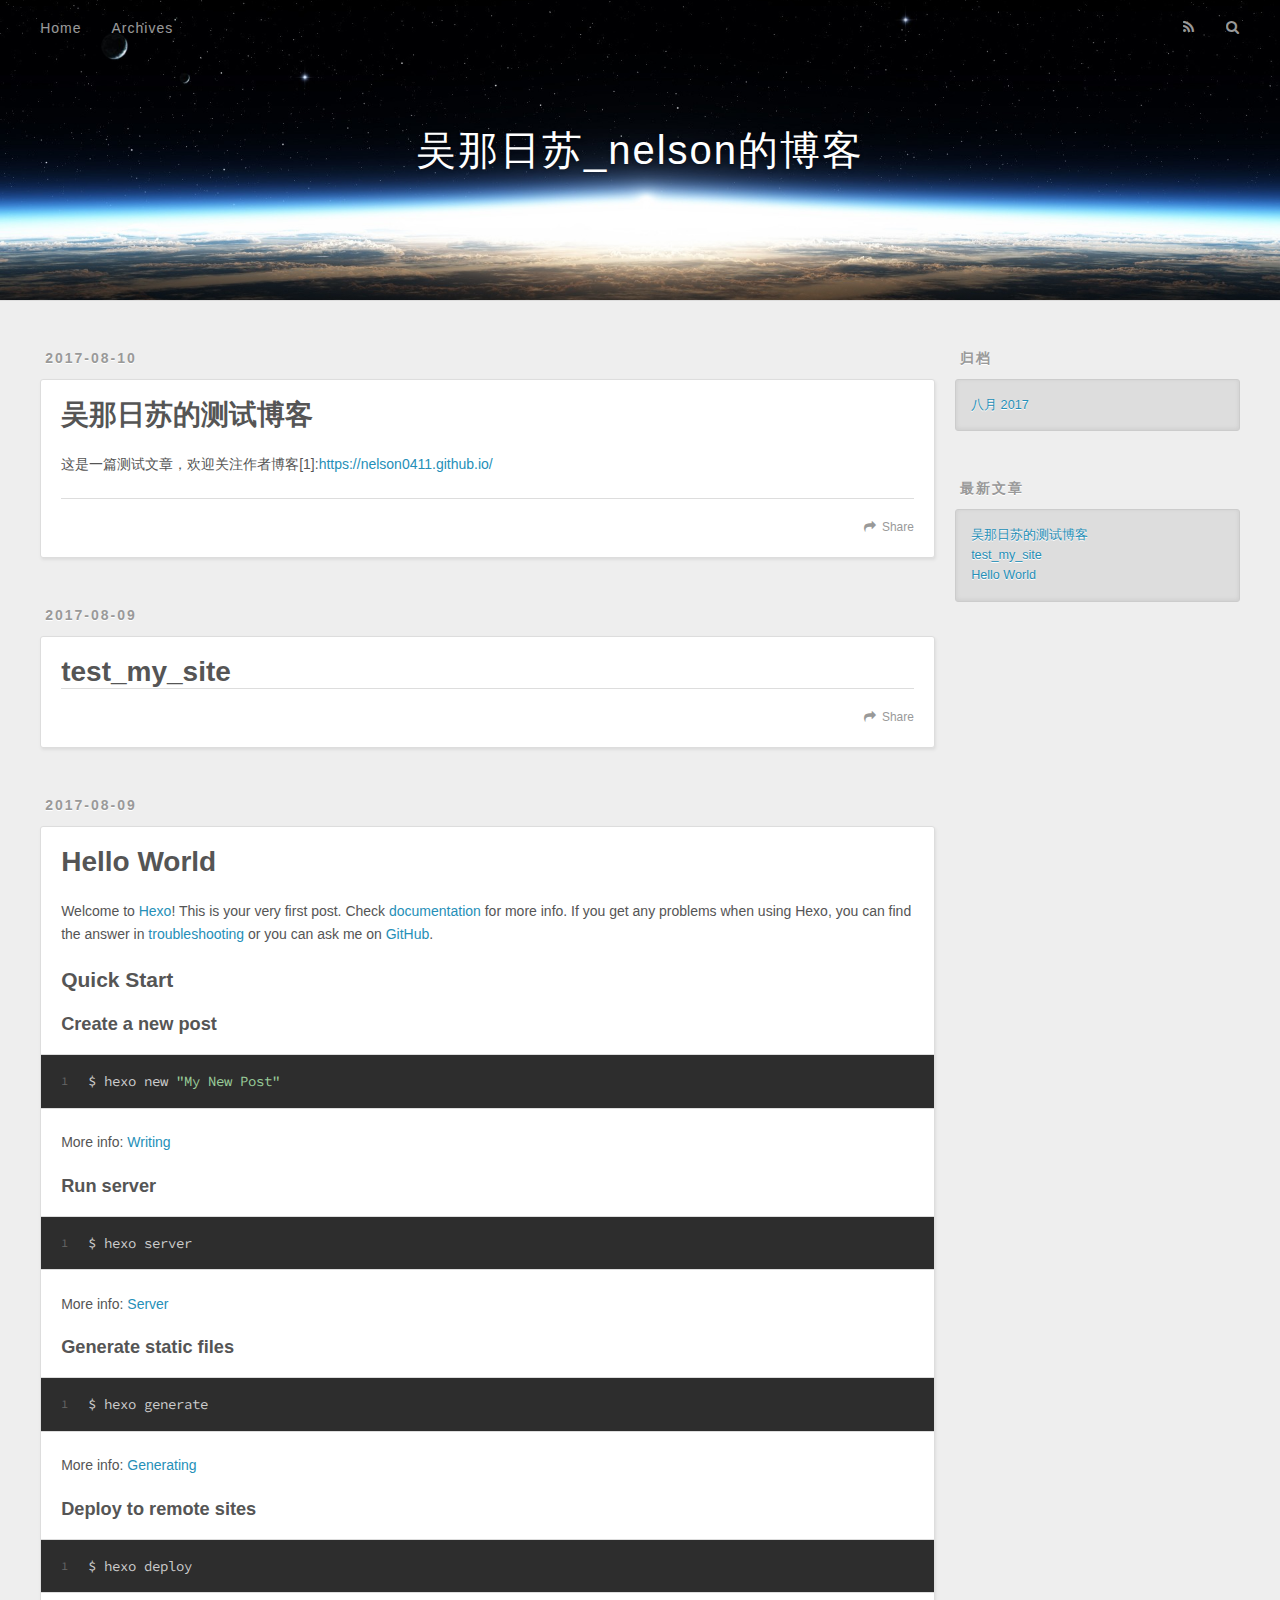
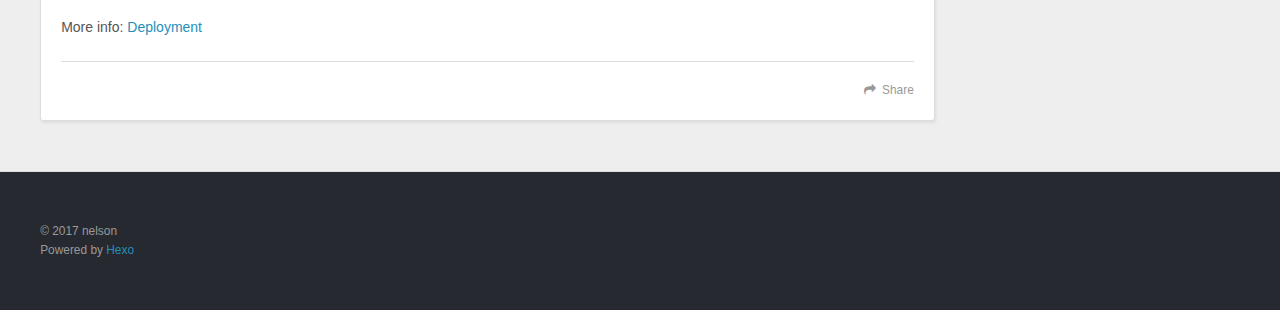
==== commit d78a735e: "Site updated: 2017-08-11 15:24:24" ====
--- a/index.html
+++ b/index.html
@@ -1,570 +1,163 @@
 <!DOCTYPE html>
-
-
-
-  
-
-
-<html class="theme-next muse use-motion" lang="zh-CN">
+<html>
 <head>
-  <meta charset="UTF-8"/>
-<meta http-equiv="X-UA-Compatible" content="IE=edge" />
-<meta name="viewport" content="width=device-width, initial-scale=1, maximum-scale=1"/>
-<meta name="theme-color" content="#222">
-
-
-
-
-
-
-
-
-
-<meta http-equiv="Cache-Control" content="no-transform" />
-<meta http-equiv="Cache-Control" content="no-siteapp" />
-
-
-
-
-
-
-
-
-
-
-
-
-
-
-
-  
-  
-  <link href="/lib/fancybox/source/jquery.fancybox.css?v=2.1.5" rel="stylesheet" type="text/css" />
-
-
-
-
-  
-  
-  
-  
-
-  
-    
-    
-  
-
-  
-
-  
-
-  
-
-  
-
-  
-    
-    
-    <link href="//fonts.googleapis.com/css?family=Lato:300,300italic,400,400italic,700,700italic&subset=latin,latin-ext" rel="stylesheet" type="text/css">
-  
-
-
-
-
-
-
-<link href="/lib/font-awesome/css/font-awesome.min.css?v=4.6.2" rel="stylesheet" type="text/css" />
-
-<link href="/css/main.css?v=5.1.2" rel="stylesheet" type="text/css" />
-
-
-  <meta name="keywords" content="Hexo, NexT" />
-
-
-
-
-
-
-
-
-  <link rel="shortcut icon" type="image/x-icon" href="/favicon.ico?v=5.1.2" />
-
-
-
-
-
-
-<meta property="og:type" content="website">
+  <meta charset="utf-8">
+  
+  <title>吴那日苏_nelson的博客</title>
+  <meta name="viewport" content="width=device-width, initial-scale=1, maximum-scale=1">
+  <meta property="og:type" content="website">
 <meta property="og:title" content="吴那日苏_nelson的博客">
 <meta property="og:url" content="http://yoursite.com/index.html">
 <meta property="og:site_name" content="吴那日苏_nelson的博客">
 <meta property="og:locale" content="zh-CN">
 <meta name="twitter:card" content="summary">
 <meta name="twitter:title" content="吴那日苏_nelson的博客">
-
-
-
-<script type="text/javascript" id="hexo.configurations">
-  var NexT = window.NexT || {};
-  var CONFIG = {
-    root: '/',
-    scheme: 'Muse',
-    sidebar: {"position":"left","display":"post","offset":12,"offset_float":12,"b2t":false,"scrollpercent":false,"onmobile":false},
-    fancybox: true,
-    tabs: true,
-    motion: true,
-    duoshuo: {
-      userId: '0',
-      author: 'Author'
-    },
-    algolia: {
-      applicationID: '',
-      apiKey: '',
-      indexName: '',
-      hits: {"per_page":10},
-      labels: {"input_placeholder":"Search for Posts","hits_empty":"We didn't find any results for the search: ${query}","hits_stats":"${hits} results found in ${time} ms"}
-    }
-  };
-</script>
-
-
-
-  <link rel="canonical" href="http://yoursite.com/"/>
-
-
-
-
-
-  <title>吴那日苏_nelson的博客</title>
-  
-
-
-
-
-
-
-
+  
+    <link rel="alternate" href="/atom.xml" title="吴那日苏_nelson的博客" type="application/atom+xml">
+  
+  
+    <link rel="icon" href="/favicon.png">
+  
+  
+    <link href="//fonts.googleapis.com/css?family=Source+Code+Pro" rel="stylesheet" type="text/css">
+  
+  <link rel="stylesheet" href="/css/style.css">
+  
 
 </head>
 
-<body itemscope itemtype="http://schema.org/WebPage" lang="zh-CN">
-
-  
-  
-    
-  
-
-  <div class="container sidebar-position-left 
-   page-home 
- ">
-    <div class="headband"></div>
-
-    <header id="header" class="header" itemscope itemtype="http://schema.org/WPHeader">
-      <div class="header-inner"><div class="site-brand-wrapper">
-  <div class="site-meta ">
-    
-
-    <div class="custom-logo-site-title">
-      <a href="/"  class="brand" rel="start">
-        <span class="logo-line-before"><i></i></span>
-        <span class="site-title">吴那日苏_nelson的博客</span>
-        <span class="logo-line-after"><i></i></span>
-      </a>
-    </div>
-      
-        <p class="site-subtitle"></p>
-      
-  </div>
-
-  <div class="site-nav-toggle">
-    <button>
-      <span class="btn-bar"></span>
-      <span class="btn-bar"></span>
-      <span class="btn-bar"></span>
-    </button>
-  </div>
-</div>
-
-<nav class="site-nav">
-  
-
-  
-    <ul id="menu" class="menu">
-      
-        
-        <li class="menu-item menu-item-home">
-          <a href="/" rel="section">
-            
-              <i class="menu-item-icon fa fa-fw fa-home"></i> <br />
-            
-            Startseite
-          </a>
-        </li>
-      
-        
-        <li class="menu-item menu-item-archives">
-          <a href="/archives/" rel="section">
-            
-              <i class="menu-item-icon fa fa-fw fa-archive"></i> <br />
-            
-            Archiv
-          </a>
-        </li>
-      
-        
-        <li class="menu-item menu-item-tags">
-          <a href="/tags/" rel="section">
-            
-              <i class="menu-item-icon fa fa-fw fa-tags"></i> <br />
-            
-            Tags
-          </a>
-        </li>
-      
-
-      
-    </ul>
-  
-
-  
-</nav>
-
-
-
- </div>
-    </header>
-
-    <main id="main" class="main">
-      <div class="main-inner">
-        <div class="content-wrap">
-          <div id="content" class="content">
-            
-  <section id="posts" class="posts-expand">
-    
-      
-
-  
-
-  
-  
-  
-
-  <article class="post post-type-normal" itemscope itemtype="http://schema.org/Article">
-  
-  
-  
-  <div class="post-block">
-    <link itemprop="mainEntityOfPage" href="http://yoursite.com/2017/08/10/吴那日苏的测试博客/">
-
-    <span hidden itemprop="author" itemscope itemtype="http://schema.org/Person">
-      <meta itemprop="name" content="nelson">
-      <meta itemprop="description" content="">
-      <meta itemprop="image" content="/images/avatar.gif">
-    </span>
-
-    <span hidden itemprop="publisher" itemscope itemtype="http://schema.org/Organization">
-      <meta itemprop="name" content="吴那日苏_nelson的博客">
-    </span>
-
-    
-      <header class="post-header">
-
-        
-        
-          <h1 class="post-title" itemprop="name headline">
-                
-                <a class="post-title-link" href="/2017/08/10/吴那日苏的测试博客/" itemprop="url">吴那日苏的测试博客</a></h1>
-        
-
-        <div class="post-meta">
-          <span class="post-time">
-            
-              <span class="post-meta-item-icon">
-                <i class="fa fa-calendar-o"></i>
-              </span>
-              
-                <span class="post-meta-item-text">Veröffentlicht am</span>
-              
-              <time title="Post created" itemprop="dateCreated datePublished" datetime="2017-08-10T13:51:42+08:00">
-                2017-08-10
-              </time>
-            
-
-            
-
-            
-          </span>
-
-          
-
-          
-            
-          
-
-          
-          
-
-          
-
-          
-
-          
-
-        </div>
+<body>
+  <div id="container">
+    <div id="wrap">
+      <header id="header">
+  <div id="banner"></div>
+  <div id="header-outer" class="outer">
+    <div id="header-title" class="inner">
+      <h1 id="logo-wrap">
+        <a href="/" id="logo">吴那日苏_nelson的博客</a>
+      </h1>
+      
+    </div>
+    <div id="header-inner" class="inner">
+      <nav id="main-nav">
+        <a id="main-nav-toggle" class="nav-icon"></a>
+        
+          <a class="main-nav-link" href="/">Home</a>
+        
+          <a class="main-nav-link" href="/archives">Archives</a>
+        
+      </nav>
+      <nav id="sub-nav">
+        
+          <a id="nav-rss-link" class="nav-icon" href="/atom.xml" title="RSS Feed"></a>
+        
+        <a id="nav-search-btn" class="nav-icon" title="搜索"></a>
+      </nav>
+      <div id="search-form-wrap">
+        <form action="//google.com/search" method="get" accept-charset="UTF-8" class="search-form"><input type="search" name="q" class="search-form-input" placeholder="Search"><button type="submit" class="search-form-submit">&#xF002;</button><input type="hidden" name="sitesearch" value="http://yoursite.com"></form>
+      </div>
+    </div>
+  </div>
+</header>
+      <div class="outer">
+        <section id="main">
+  
+    <article id="post-吴那日苏的测试博客" class="article article-type-post" itemscope itemprop="blogPost">
+  <div class="article-meta">
+    <a href="/2017/08/10/吴那日苏的测试博客/" class="article-date">
+  <time datetime="2017-08-10T05:51:42.000Z" itemprop="datePublished">2017-08-10</time>
+</a>
+    
+  </div>
+  <div class="article-inner">
+    
+    
+      <header class="article-header">
+        
+  
+    <h1 itemprop="name">
+      <a class="article-title" href="/2017/08/10/吴那日苏的测试博客/">吴那日苏的测试博客</a>
+    </h1>
+  
+
       </header>
     
-
-    
-    
-    
-    <div class="post-body" itemprop="articleBody">
-
-      
-      
-
-      
-        
-          
-            <p>这是一篇测试文章，欢迎关注作者博客[1]:<a href="https://nelson0411.github.io/" target="_blank" rel="external">https://nelson0411.github.io/</a></p>
-
-          
-        
-      
-    </div>
-    
-    
-    
-
-    
-
-    
-
-    
-
-    <footer class="post-footer">
-      
-
-      
-
-      
-
-      
-      
-        <div class="post-eof"></div>
+    <div class="article-entry" itemprop="articleBody">
+      
+        <p>这是一篇测试文章，欢迎关注作者博客[1]:<a href="https://nelson0411.github.io/" target="_blank" rel="external">https://nelson0411.github.io/</a></p>
+
+      
+    </div>
+    <footer class="article-footer">
+      <a data-url="http://yoursite.com/2017/08/10/吴那日苏的测试博客/" data-id="cj67jra3v0002hv49m22rxpu7" class="article-share-link">Share</a>
+      
       
     </footer>
   </div>
   
-  
-  
-  </article>
-
-
-    
-      
-
-  
-
-  
-  
-  
-
-  <article class="post post-type-normal" itemscope itemtype="http://schema.org/Article">
-  
-  
-  
-  <div class="post-block">
-    <link itemprop="mainEntityOfPage" href="http://yoursite.com/2017/08/09/test-my-site/">
-
-    <span hidden itemprop="author" itemscope itemtype="http://schema.org/Person">
-      <meta itemprop="name" content="nelson">
-      <meta itemprop="description" content="">
-      <meta itemprop="image" content="/images/avatar.gif">
-    </span>
-
-    <span hidden itemprop="publisher" itemscope itemtype="http://schema.org/Organization">
-      <meta itemprop="name" content="吴那日苏_nelson的博客">
-    </span>
-
-    
-      <header class="post-header">
-
-        
-        
-          <h1 class="post-title" itemprop="name headline">
-                
-                <a class="post-title-link" href="/2017/08/09/test-my-site/" itemprop="url">test_my_site</a></h1>
-        
-
-        <div class="post-meta">
-          <span class="post-time">
-            
-              <span class="post-meta-item-icon">
-                <i class="fa fa-calendar-o"></i>
-              </span>
-              
-                <span class="post-meta-item-text">Veröffentlicht am</span>
-              
-              <time title="Post created" itemprop="dateCreated datePublished" datetime="2017-08-09T18:47:44+08:00">
-                2017-08-09
-              </time>
-            
-
-            
-
-            
-          </span>
-
-          
-
-          
-            
-          
-
-          
-          
-
-          
-
-          
-
-          
-
-        </div>
+</article>
+
+
+  
+    <article id="post-test-my-site" class="article article-type-post" itemscope itemprop="blogPost">
+  <div class="article-meta">
+    <a href="/2017/08/09/test-my-site/" class="article-date">
+  <time datetime="2017-08-09T10:47:44.000Z" itemprop="datePublished">2017-08-09</time>
+</a>
+    
+  </div>
+  <div class="article-inner">
+    
+    
+      <header class="article-header">
+        
+  
+    <h1 itemprop="name">
+      <a class="article-title" href="/2017/08/09/test-my-site/">test_my_site</a>
+    </h1>
+  
+
       </header>
     
-
-    
-    
-    
-    <div class="post-body" itemprop="articleBody">
-
-      
-      
-
-      
-        
-          
-            
-          
-        
-      
-    </div>
-    
-    
-    
-
-    
-
-    
-
-    
-
-    <footer class="post-footer">
-      
-
-      
-
-      
-
-      
-      
-        <div class="post-eof"></div>
+    <div class="article-entry" itemprop="articleBody">
+      
+        
+      
+    </div>
+    <footer class="article-footer">
+      <a data-url="http://yoursite.com/2017/08/09/test-my-site/" data-id="cj67jra3t0001hv49q3azbfeh" class="article-share-link">Share</a>
+      
       
     </footer>
   </div>
   
-  
-  
-  </article>
-
-
-    
-      
-
-  
-
-  
-  
-  
-
-  <article class="post post-type-normal" itemscope itemtype="http://schema.org/Article">
-  
-  
-  
-  <div class="post-block">
-    <link itemprop="mainEntityOfPage" href="http://yoursite.com/2017/08/09/hello-world/">
-
-    <span hidden itemprop="author" itemscope itemtype="http://schema.org/Person">
-      <meta itemprop="name" content="nelson">
-      <meta itemprop="description" content="">
-      <meta itemprop="image" content="/images/avatar.gif">
-    </span>
-
-    <span hidden itemprop="publisher" itemscope itemtype="http://schema.org/Organization">
-      <meta itemprop="name" content="吴那日苏_nelson的博客">
-    </span>
-
-    
-      <header class="post-header">
-
-        
-        
-          <h1 class="post-title" itemprop="name headline">
-                
-                <a class="post-title-link" href="/2017/08/09/hello-world/" itemprop="url">Hello World</a></h1>
-        
-
-        <div class="post-meta">
-          <span class="post-time">
-            
-              <span class="post-meta-item-icon">
-                <i class="fa fa-calendar-o"></i>
-              </span>
-              
-                <span class="post-meta-item-text">Veröffentlicht am</span>
-              
-              <time title="Post created" itemprop="dateCreated datePublished" datetime="2017-08-09T18:40:32+08:00">
-                2017-08-09
-              </time>
-            
-
-            
-
-            
-          </span>
-
-          
-
-          
-            
-          
-
-          
-          
-
-          
-
-          
-
-          
-
-        </div>
+</article>
+
+
+  
+    <article id="post-hello-world" class="article article-type-post" itemscope itemprop="blogPost">
+  <div class="article-meta">
+    <a href="/2017/08/09/hello-world/" class="article-date">
+  <time datetime="2017-08-09T10:40:32.000Z" itemprop="datePublished">2017-08-09</time>
+</a>
+    
+  </div>
+  <div class="article-inner">
+    
+    
+      <header class="article-header">
+        
+  
+    <h1 itemprop="name">
+      <a class="article-title" href="/2017/08/09/hello-world/">Hello World</a>
+    </h1>
+  
+
       </header>
     
-
-    
-    
-    
-    <div class="post-body" itemprop="articleBody">
-
-      
-      
-
-      
-        
-          
-            <p>Welcome to <a href="https://hexo.io/" target="_blank" rel="external">Hexo</a>! This is your very first post. Check <a href="https://hexo.io/docs/" target="_blank" rel="external">documentation</a> for more info. If you get any problems when using Hexo, you can find the answer in <a href="https://hexo.io/docs/troubleshooting.html" target="_blank" rel="external">troubleshooting</a> or you can ask me on <a href="https://github.com/hexojs/hexo/issues" target="_blank" rel="external">GitHub</a>.</p>
+    <div class="article-entry" itemprop="articleBody">
+      
+        <p>Welcome to <a href="https://hexo.io/" target="_blank" rel="external">Hexo</a>! This is your very first post. Check <a href="https://hexo.io/docs/" target="_blank" rel="external">documentation</a> for more info. If you get any problems when using Hexo, you can find the answer in <a href="https://hexo.io/docs/troubleshooting.html" target="_blank" rel="external">troubleshooting</a> or you can ask me on <a href="https://github.com/hexojs/hexo/issues" target="_blank" rel="external">GitHub</a>.</p>
 <h2 id="Quick-Start"><a href="#Quick-Start" class="headerlink" title="Quick Start"></a>Quick Start</h2><h3 id="Create-a-new-post"><a href="#Create-a-new-post" class="headerlink" title="Create a new post"></a>Create a new post</h3><figure class="highlight bash"><table><tr><td class="gutter"><pre><div class="line">1</div></pre></td><td class="code"><pre><div class="line">$ hexo new <span class="string">"My New Post"</span></div></pre></td></tr></table></figure>
 <p>More info: <a href="https://hexo.io/docs/writing.html" target="_blank" rel="external">Writing</a></p>
 <h3 id="Run-server"><a href="#Run-server" class="headerlink" title="Run server"></a>Run server</h3><figure class="highlight bash"><table><tr><td class="gutter"><pre><div class="line">1</div></pre></td><td class="code"><pre><div class="line">$ hexo server</div></pre></td></tr></table></figure>
@@ -574,290 +167,96 @@
 <h3 id="Deploy-to-remote-sites"><a href="#Deploy-to-remote-sites" class="headerlink" title="Deploy to remote sites"></a>Deploy to remote sites</h3><figure class="highlight bash"><table><tr><td class="gutter"><pre><div class="line">1</div></pre></td><td class="code"><pre><div class="line">$ hexo deploy</div></pre></td></tr></table></figure>
 <p>More info: <a href="https://hexo.io/docs/deployment.html" target="_blank" rel="external">Deployment</a></p>
 
-          
-        
-      
-    </div>
-    
-    
-    
-
-    
-
-    
-
-    
-
-    <footer class="post-footer">
-      
-
-      
-
-      
-
-      
-      
-        <div class="post-eof"></div>
+      
+    </div>
+    <footer class="article-footer">
+      <a data-url="http://yoursite.com/2017/08/09/hello-world/" data-id="cj67jra3p0000hv49ihstwojw" class="article-share-link">Share</a>
+      
       
     </footer>
   </div>
   
-  
-  
-  </article>
-
-
-    
-  </section>
-
-  
-
-
-          </div>
-          
-
-
-          
-
-        </div>
-        
-          
-  
-  <div class="sidebar-toggle">
-    <div class="sidebar-toggle-line-wrap">
-      <span class="sidebar-toggle-line sidebar-toggle-line-first"></span>
-      <span class="sidebar-toggle-line sidebar-toggle-line-middle"></span>
-      <span class="sidebar-toggle-line sidebar-toggle-line-last"></span>
-    </div>
-  </div>
-
-  <aside id="sidebar" class="sidebar">
-    
-    <div class="sidebar-inner">
-
-      
-
-      
-
-      <section class="site-overview sidebar-panel sidebar-panel-active">
-        <div class="site-author motion-element" itemprop="author" itemscope itemtype="http://schema.org/Person">
-          <img class="site-author-image" itemprop="image"
-               src="/images/avatar.gif"
-               alt="nelson" />
-          <p class="site-author-name" itemprop="name">nelson</p>
-           
-              <p class="site-description motion-element" itemprop="description"></p>
-          
-        </div>
-        <nav class="site-state motion-element">
-
-          
-            <div class="site-state-item site-state-posts">
-              <a href="/archives/">
-                <span class="site-state-item-count">3</span>
-                <span class="site-state-item-name">Artikel</span>
-              </a>
-            </div>
-          
-
-          
-
-          
-
-        </nav>
-
-        
-
-        <div class="links-of-author motion-element">
-          
-        </div>
-
-        
-        
-
-        
-        
-
-        
-
-
-      </section>
-
-      
-
-      
-
-    </div>
-  </aside>
-
-
+</article>
+
+
+  
+
+</section>
+        
+          <aside id="sidebar">
+  
+    
+
+  
+    
+
+  
+    
+  
+    
+  <div class="widget-wrap">
+    <h3 class="widget-title">归档</h3>
+    <div class="widget">
+      <ul class="archive-list"><li class="archive-list-item"><a class="archive-list-link" href="/archives/2017/08/">八月 2017</a></li></ul>
+    </div>
+  </div>
+
+
+  
+    
+  <div class="widget-wrap">
+    <h3 class="widget-title">最新文章</h3>
+    <div class="widget">
+      <ul>
+        
+          <li>
+            <a href="/2017/08/10/吴那日苏的测试博客/">吴那日苏的测试博客</a>
+          </li>
+        
+          <li>
+            <a href="/2017/08/09/test-my-site/">test_my_site</a>
+          </li>
+        
+          <li>
+            <a href="/2017/08/09/hello-world/">Hello World</a>
+          </li>
+        
+      </ul>
+    </div>
+  </div>
+
+  
+</aside>
         
       </div>
-    </main>
-
-    <footer id="footer" class="footer">
-      <div class="footer-inner">
-        <div class="copyright" >
-  
-  &copy; 
-  <span itemprop="copyrightYear">2017</span>
-  <span class="with-love">
-    <i class="fa fa-heart"></i>
-  </span>
-  <span class="author" itemprop="copyrightHolder">nelson</span>
-</div>
-
-
-<div class="powered-by">
-  Erstellt mit  <a class="theme-link" href="https://hexo.io">Hexo</a>
-</div>
-
-<div class="theme-info">
-  Theme -
-  <a class="theme-link" href="https://github.com/iissnan/hexo-theme-next">
-    NexT.Muse
-  </a>
-</div>
-
-
-        
-
-
-
-
-
-
-
-        
-      </div>
-    </footer>
-
-    
-      <div class="back-to-top">
-        <i class="fa fa-arrow-up"></i>
-        
-      </div>
-    
-
-  </div>
-
-  
-
-<script type="text/javascript">
-  if (Object.prototype.toString.call(window.Promise) !== '[object Function]') {
-    window.Promise = null;
-  }
-</script>
-
-
-
-
-
-
-
-
-
-  
-
-
-
-
-
-
-
-
-
-
-
-
-  
-  <script type="text/javascript" src="/lib/jquery/index.js?v=2.1.3"></script>
-
-  
-  <script type="text/javascript" src="/lib/fastclick/lib/fastclick.min.js?v=1.0.6"></script>
-
-  
-  <script type="text/javascript" src="/lib/jquery_lazyload/jquery.lazyload.js?v=1.9.7"></script>
-
-  
-  <script type="text/javascript" src="/lib/velocity/velocity.min.js?v=1.2.1"></script>
-
-  
-  <script type="text/javascript" src="/lib/velocity/velocity.ui.min.js?v=1.2.1"></script>
-
-  
-  <script type="text/javascript" src="/lib/fancybox/source/jquery.fancybox.pack.js?v=2.1.5"></script>
-
-
-  
-
-
-  <script type="text/javascript" src="/js/src/utils.js?v=5.1.2"></script>
-
-  <script type="text/javascript" src="/js/src/motion.js?v=5.1.2"></script>
-
-
-
-  
-  
-
-  
-    <script type="text/javascript" src="/js/src/scrollspy.js?v=5.1.2"></script>
-<script type="text/javascript" src="/js/src/post-details.js?v=5.1.2"></script>
-
-  
-
-  
-
-
-  <script type="text/javascript" src="/js/src/bootstrap.js?v=5.1.2"></script>
-
-
-
-  
-
-
-  
-
-
-
-
-	
-
-
-
-
-
-  
-
-
-
-
-
-  
-
-
-
-
-
-
-  
-
-
-
-
-
-  
-
-  
-
-  
-
-  
-
-  
-
-  
-
+      <footer id="footer">
+  
+  <div class="outer">
+    <div id="footer-info" class="inner">
+      &copy; 2017 nelson<br>
+      Powered by <a href="http://hexo.io/" target="_blank">Hexo</a>
+    </div>
+  </div>
+</footer>
+    </div>
+    <nav id="mobile-nav">
+  
+    <a href="/" class="mobile-nav-link">Home</a>
+  
+    <a href="/archives" class="mobile-nav-link">Archives</a>
+  
+</nav>
+    
+
+<script src="//ajax.googleapis.com/ajax/libs/jquery/2.0.3/jquery.min.js"></script>
+
+
+  <link rel="stylesheet" href="/fancybox/jquery.fancybox.css">
+  <script src="/fancybox/jquery.fancybox.pack.js"></script>
+
+
+<script src="/js/script.js"></script>
+
+  </div>
 </body>
-</html>
+</html>--- a/css/style.css
+++ b/css/style.css
@@ -0,0 +1,1374 @@
+body {
+  width: 100%;
+}
+body:before,
+body:after {
+  content: "";
+  display: table;
+}
+body:after {
+  clear: both;
+}
+html,
+body,
+div,
+span,
+applet,
+object,
+iframe,
+h1,
+h2,
+h3,
+h4,
+h5,
+h6,
+p,
+blockquote,
+pre,
+a,
+abbr,
+acronym,
+address,
+big,
+cite,
+code,
+del,
+dfn,
+em,
+img,
+ins,
+kbd,
+q,
+s,
+samp,
+small,
+strike,
+strong,
+sub,
+sup,
+tt,
+var,
+dl,
+dt,
+dd,
+ol,
+ul,
+li,
+fieldset,
+form,
+label,
+legend,
+table,
+caption,
+tbody,
+tfoot,
+thead,
+tr,
+th,
+td {
+  margin: 0;
+  padding: 0;
+  border: 0;
+  outline: 0;
+  font-weight: inherit;
+  font-style: inherit;
+  font-family: inherit;
+  font-size: 100%;
+  vertical-align: baseline;
+}
+body {
+  line-height: 1;
+  color: #000;
+  background: #fff;
+}
+ol,
+ul {
+  list-style: none;
+}
+table {
+  border-collapse: separate;
+  border-spacing: 0;
+  vertical-align: middle;
+}
+caption,
+th,
+td {
+  text-align: left;
+  font-weight: normal;
+  vertical-align: middle;
+}
+a img {
+  border: none;
+}
+input,
+button {
+  margin: 0;
+  padding: 0;
+}
+input::-moz-focus-inner,
+button::-moz-focus-inner {
+  border: 0;
+  padding: 0;
+}
+@font-face {
+  font-family: FontAwesome;
+  font-style: normal;
+  font-weight: normal;
+  src: url("fonts/fontawesome-webfont.eot?v=#4.0.3");
+  src: url("fonts/fontawesome-webfont.eot?#iefix&v=#4.0.3") format("embedded-opentype"), url("fonts/fontawesome-webfont.woff?v=#4.0.3") format("woff"), url("fonts/fontawesome-webfont.ttf?v=#4.0.3") format("truetype"), url("fonts/fontawesome-webfont.svg#fontawesomeregular?v=#4.0.3") format("svg");
+}
+html,
+body,
+#container {
+  height: 100%;
+}
+body {
+  background: #eee;
+  font: 14px "Helvetica Neue", Helvetica, Arial, sans-serif;
+  -webkit-text-size-adjust: 100%;
+}
+.outer {
+  max-width: 1220px;
+  margin: 0 auto;
+  padding: 0 20px;
+}
+.outer:before,
+.outer:after {
+  content: "";
+  display: table;
+}
+.outer:after {
+  clear: both;
+}
+.inner {
+  display: inline;
+  float: left;
+  width: 98.33333333333333%;
+  margin: 0 0.833333333333333%;
+}
+.left,
+.alignleft {
+  float: left;
+}
+.right,
+.alignright {
+  float: right;
+}
+.clear {
+  clear: both;
+}
+#container {
+  position: relative;
+}
+.mobile-nav-on {
+  overflow: hidden;
+}
+#wrap {
+  height: 100%;
+  width: 100%;
+  position: absolute;
+  top: 0;
+  left: 0;
+  -webkit-transition: 0.2s ease-out;
+  -moz-transition: 0.2s ease-out;
+  -ms-transition: 0.2s ease-out;
+  transition: 0.2s ease-out;
+  z-index: 1;
+  background: #eee;
+}
+.mobile-nav-on #wrap {
+  left: 280px;
+}
+@media screen and (min-width: 768px) {
+  #main {
+    display: inline;
+    float: left;
+    width: 73.33333333333333%;
+    margin: 0 0.833333333333333%;
+  }
+}
+.article-date,
+.article-category-link,
+.archive-year,
+.widget-title {
+  text-decoration: none;
+  text-transform: uppercase;
+  letter-spacing: 2px;
+  color: #999;
+  margin-bottom: 1em;
+  margin-left: 5px;
+  line-height: 1em;
+  text-shadow: 0 1px #fff;
+  font-weight: bold;
+}
+.article-inner,
+.archive-article-inner {
+  background: #fff;
+  -webkit-box-shadow: 1px 2px 3px #ddd;
+  box-shadow: 1px 2px 3px #ddd;
+  border: 1px solid #ddd;
+  border-radius: 3px;
+}
+.article-entry h1,
+.widget h1 {
+  font-size: 2em;
+}
+.article-entry h2,
+.widget h2 {
+  font-size: 1.5em;
+}
+.article-entry h3,
+.widget h3 {
+  font-size: 1.3em;
+}
+.article-entry h4,
+.widget h4 {
+  font-size: 1.2em;
+}
+.article-entry h5,
+.widget h5 {
+  font-size: 1em;
+}
+.article-entry h6,
+.widget h6 {
+  font-size: 1em;
+  color: #999;
+}
+.article-entry hr,
+.widget hr {
+  border: 1px dashed #ddd;
+}
+.article-entry strong,
+.widget strong {
+  font-weight: bold;
+}
+.article-entry em,
+.widget em,
+.article-entry cite,
+.widget cite {
+  font-style: italic;
+}
+.article-entry sup,
+.widget sup,
+.article-entry sub,
+.widget sub {
+  font-size: 0.75em;
+  line-height: 0;
+  position: relative;
+  vertical-align: baseline;
+}
+.article-entry sup,
+.widget sup {
+  top: -0.5em;
+}
+.article-entry sub,
+.widget sub {
+  bottom: -0.2em;
+}
+.article-entry small,
+.widget small {
+  font-size: 0.85em;
+}
+.article-entry acronym,
+.widget acronym,
+.article-entry abbr,
+.widget abbr {
+  border-bottom: 1px dotted;
+}
+.article-entry ul,
+.widget ul,
+.article-entry ol,
+.widget ol,
+.article-entry dl,
+.widget dl {
+  margin: 0 20px;
+  line-height: 1.6em;
+}
+.article-entry ul ul,
+.widget ul ul,
+.article-entry ol ul,
+.widget ol ul,
+.article-entry ul ol,
+.widget ul ol,
+.article-entry ol ol,
+.widget ol ol {
+  margin-top: 0;
+  margin-bottom: 0;
+}
+.article-entry ul,
+.widget ul {
+  list-style: disc;
+}
+.article-entry ol,
+.widget ol {
+  list-style: decimal;
+}
+.article-entry dt,
+.widget dt {
+  font-weight: bold;
+}
+#header {
+  height: 300px;
+  position: relative;
+  border-bottom: 1px solid #ddd;
+}
+#header:before,
+#header:after {
+  content: "";
+  position: absolute;
+  left: 0;
+  right: 0;
+  height: 40px;
+}
+#header:before {
+  top: 0;
+  background: -webkit-linear-gradient(rgba(0,0,0,0.2), transparent);
+  background: -moz-linear-gradient(rgba(0,0,0,0.2), transparent);
+  background: -ms-linear-gradient(rgba(0,0,0,0.2), transparent);
+  background: linear-gradient(rgba(0,0,0,0.2), transparent);
+}
+#header:after {
+  bottom: 0;
+  background: -webkit-linear-gradient(transparent, rgba(0,0,0,0.2));
+  background: -moz-linear-gradient(transparent, rgba(0,0,0,0.2));
+  background: -ms-linear-gradient(transparent, rgba(0,0,0,0.2));
+  background: linear-gradient(transparent, rgba(0,0,0,0.2));
+}
+#header-outer {
+  height: 100%;
+  position: relative;
+}
+#header-inner {
+  position: relative;
+  overflow: hidden;
+}
+#banner {
+  position: absolute;
+  top: 0;
+  left: 0;
+  width: 100%;
+  height: 100%;
+  background: url("images/banner.jpg") center #000;
+  -webkit-background-size: cover;
+  -moz-background-size: cover;
+  background-size: cover;
+  z-index: -1;
+}
+#header-title {
+  text-align: center;
+  height: 40px;
+  position: absolute;
+  top: 50%;
+  left: 0;
+  margin-top: -20px;
+}
+#logo,
+#subtitle {
+  text-decoration: none;
+  color: #fff;
+  font-weight: 300;
+  text-shadow: 0 1px 4px rgba(0,0,0,0.3);
+}
+#logo {
+  font-size: 40px;
+  line-height: 40px;
+  letter-spacing: 2px;
+}
+#subtitle {
+  font-size: 16px;
+  line-height: 16px;
+  letter-spacing: 1px;
+}
+#subtitle-wrap {
+  margin-top: 16px;
+}
+#main-nav {
+  float: left;
+  margin-left: -15px;
+}
+.nav-icon,
+.main-nav-link {
+  float: left;
+  color: #fff;
+  opacity: 0.6;
+  text-decoration: none;
+  text-shadow: 0 1px rgba(0,0,0,0.2);
+  -webkit-transition: opacity 0.2s;
+  -moz-transition: opacity 0.2s;
+  -ms-transition: opacity 0.2s;
+  transition: opacity 0.2s;
+  display: block;
+  padding: 20px 15px;
+}
+.nav-icon:hover,
+.main-nav-link:hover {
+  opacity: 1;
+}
+.nav-icon {
+  font-family: FontAwesome;
+  text-align: center;
+  font-size: 14px;
+  width: 14px;
+  height: 14px;
+  padding: 20px 15px;
+  position: relative;
+  cursor: pointer;
+}
+.main-nav-link {
+  font-weight: 300;
+  letter-spacing: 1px;
+}
+@media screen and (max-width: 479px) {
+  .main-nav-link {
+    display: none;
+  }
+}
+#main-nav-toggle {
+  display: none;
+}
+#main-nav-toggle:before {
+  content: "\f0c9";
+}
+@media screen and (max-width: 479px) {
+  #main-nav-toggle {
+    display: block;
+  }
+}
+#sub-nav {
+  float: right;
+  margin-right: -15px;
+}
+#nav-rss-link:before {
+  content: "\f09e";
+}
+#nav-search-btn:before {
+  content: "\f002";
+}
+#search-form-wrap {
+  position: absolute;
+  top: 15px;
+  width: 150px;
+  height: 30px;
+  right: -150px;
+  opacity: 0;
+  -webkit-transition: 0.2s ease-out;
+  -moz-transition: 0.2s ease-out;
+  -ms-transition: 0.2s ease-out;
+  transition: 0.2s ease-out;
+}
+#search-form-wrap.on {
+  opacity: 1;
+  right: 0;
+}
+@media screen and (max-width: 479px) {
+  #search-form-wrap {
+    width: 100%;
+    right: -100%;
+  }
+}
+.search-form {
+  position: absolute;
+  top: 0;
+  left: 0;
+  right: 0;
+  background: #fff;
+  padding: 5px 15px;
+  border-radius: 15px;
+  -webkit-box-shadow: 0 0 10px rgba(0,0,0,0.3);
+  box-shadow: 0 0 10px rgba(0,0,0,0.3);
+}
+.search-form-input {
+  border: none;
+  background: none;
+  color: #555;
+  width: 100%;
+  font: 13px "Helvetica Neue", Helvetica, Arial, sans-serif;
+  outline: none;
+}
+.search-form-input::-webkit-search-results-decoration,
+.search-form-input::-webkit-search-cancel-button {
+  -webkit-appearance: none;
+}
+.search-form-submit {
+  position: absolute;
+  top: 50%;
+  right: 10px;
+  margin-top: -7px;
+  font: 13px FontAwesome;
+  border: none;
+  background: none;
+  color: #bbb;
+  cursor: pointer;
+}
+.search-form-submit:hover,
+.search-form-submit:focus {
+  color: #777;
+}
+.article {
+  margin: 50px 0;
+}
+.article-inner {
+  overflow: hidden;
+}
+.article-meta:before,
+.article-meta:after {
+  content: "";
+  display: table;
+}
+.article-meta:after {
+  clear: both;
+}
+.article-date {
+  float: left;
+}
+.article-category {
+  float: left;
+  line-height: 1em;
+  color: #ccc;
+  text-shadow: 0 1px #fff;
+  margin-left: 8px;
+}
+.article-category:before {
+  content: "\2022";
+}
+.article-category-link {
+  margin: 0 12px 1em;
+}
+.article-header {
+  padding: 20px 20px 0;
+}
+.article-title {
+  text-decoration: none;
+  font-size: 2em;
+  font-weight: bold;
+  color: #555;
+  line-height: 1.1em;
+  -webkit-transition: color 0.2s;
+  -moz-transition: color 0.2s;
+  -ms-transition: color 0.2s;
+  transition: color 0.2s;
+}
+a.article-title:hover {
+  color: #258fb8;
+}
+.article-entry {
+  color: #555;
+  padding: 0 20px;
+}
+.article-entry:before,
+.article-entry:after {
+  content: "";
+  display: table;
+}
+.article-entry:after {
+  clear: both;
+}
+.article-entry p,
+.article-entry table {
+  line-height: 1.6em;
+  margin: 1.6em 0;
+}
+.article-entry h1,
+.article-entry h2,
+.article-entry h3,
+.article-entry h4,
+.article-entry h5,
+.article-entry h6 {
+  font-weight: bold;
+}
+.article-entry h1,
+.article-entry h2,
+.article-entry h3,
+.article-entry h4,
+.article-entry h5,
+.article-entry h6 {
+  line-height: 1.1em;
+  margin: 1.1em 0;
+}
+.article-entry a {
+  color: #258fb8;
+  text-decoration: none;
+}
+.article-entry a:hover {
+  text-decoration: underline;
+}
+.article-entry ul,
+.article-entry ol,
+.article-entry dl {
+  margin-top: 1.6em;
+  margin-bottom: 1.6em;
+}
+.article-entry img,
+.article-entry video {
+  max-width: 100%;
+  height: auto;
+  display: block;
+  margin: auto;
+}
+.article-entry iframe {
+  border: none;
+}
+.article-entry table {
+  width: 100%;
+  border-collapse: collapse;
+  border-spacing: 0;
+}
+.article-entry th {
+  font-weight: bold;
+  border-bottom: 3px solid #ddd;
+  padding-bottom: 0.5em;
+}
+.article-entry td {
+  border-bottom: 1px solid #ddd;
+  padding: 10px 0;
+}
+.article-entry blockquote {
+  font-family: Georgia, "Times New Roman", serif;
+  font-size: 1.4em;
+  margin: 1.6em 20px;
+  text-align: center;
+}
+.article-entry blockquote footer {
+  font-size: 14px;
+  margin: 1.6em 0;
+  font-family: "Helvetica Neue", Helvetica, Arial, sans-serif;
+}
+.article-entry blockquote footer cite:before {
+  content: "—";
+  padding: 0 0.5em;
+}
+.article-entry .pullquote {
+  text-align: left;
+  width: 45%;
+  margin: 0;
+}
+.article-entry .pullquote.left {
+  margin-left: 0.5em;
+  margin-right: 1em;
+}
+.article-entry .pullquote.right {
+  margin-right: 0.5em;
+  margin-left: 1em;
+}
+.article-entry .caption {
+  color: #999;
+  display: block;
+  font-size: 0.9em;
+  margin-top: 0.5em;
+  position: relative;
+  text-align: center;
+}
+.article-entry .video-container {
+  position: relative;
+  padding-top: 56.25%;
+  height: 0;
+  overflow: hidden;
+}
+.article-entry .video-container iframe,
+.article-entry .video-container object,
+.article-entry .video-container embed {
+  position: absolute;
+  top: 0;
+  left: 0;
+  width: 100%;
+  height: 100%;
+  margin-top: 0;
+}
+.article-more-link a {
+  display: inline-block;
+  line-height: 1em;
+  padding: 6px 15px;
+  border-radius: 15px;
+  background: #eee;
+  color: #999;
+  text-shadow: 0 1px #fff;
+  text-decoration: none;
+}
+.article-more-link a:hover {
+  background: #258fb8;
+  color: #fff;
+  text-decoration: none;
+  text-shadow: 0 1px #1e7293;
+}
+.article-footer {
+  font-size: 0.85em;
+  line-height: 1.6em;
+  border-top: 1px solid #ddd;
+  padding-top: 1.6em;
+  margin: 0 20px 20px;
+}
+.article-footer:before,
+.article-footer:after {
+  content: "";
+  display: table;
+}
+.article-footer:after {
+  clear: both;
+}
+.article-footer a {
+  color: #999;
+  text-decoration: none;
+}
+.article-footer a:hover {
+  color: #555;
+}
+.article-tag-list-item {
+  float: left;
+  margin-right: 10px;
+}
+.article-tag-list-link:before {
+  content: "#";
+}
+.article-comment-link {
+  float: right;
+}
+.article-comment-link:before {
+  content: "\f075";
+  font-family: FontAwesome;
+  padding-right: 8px;
+}
+.article-share-link {
+  cursor: pointer;
+  float: right;
+  margin-left: 20px;
+}
+.article-share-link:before {
+  content: "\f064";
+  font-family: FontAwesome;
+  padding-right: 6px;
+}
+#article-nav {
+  position: relative;
+}
+#article-nav:before,
+#article-nav:after {
+  content: "";
+  display: table;
+}
+#article-nav:after {
+  clear: both;
+}
+@media screen and (min-width: 768px) {
+  #article-nav {
+    margin: 50px 0;
+  }
+  #article-nav:before {
+    width: 8px;
+    height: 8px;
+    position: absolute;
+    top: 50%;
+    left: 50%;
+    margin-top: -4px;
+    margin-left: -4px;
+    content: "";
+    border-radius: 50%;
+    background: #ddd;
+    -webkit-box-shadow: 0 1px 2px #fff;
+    box-shadow: 0 1px 2px #fff;
+  }
+}
+.article-nav-link-wrap {
+  text-decoration: none;
+  text-shadow: 0 1px #fff;
+  color: #999;
+  -webkit-box-sizing: border-box;
+  -moz-box-sizing: border-box;
+  box-sizing: border-box;
+  margin-top: 50px;
+  text-align: center;
+  display: block;
+}
+.article-nav-link-wrap:hover {
+  color: #555;
+}
+@media screen and (min-width: 768px) {
+  .article-nav-link-wrap {
+    width: 50%;
+    margin-top: 0;
+  }
+}
+@media screen and (min-width: 768px) {
+  #article-nav-newer {
+    float: left;
+    text-align: right;
+    padding-right: 20px;
+  }
+}
+@media screen and (min-width: 768px) {
+  #article-nav-older {
+    float: right;
+    text-align: left;
+    padding-left: 20px;
+  }
+}
+.article-nav-caption {
+  text-transform: uppercase;
+  letter-spacing: 2px;
+  color: #ddd;
+  line-height: 1em;
+  font-weight: bold;
+}
+#article-nav-newer .article-nav-caption {
+  margin-right: -2px;
+}
+.article-nav-title {
+  font-size: 0.85em;
+  line-height: 1.6em;
+  margin-top: 0.5em;
+}
+.article-share-box {
+  position: absolute;
+  display: none;
+  background: #fff;
+  -webkit-box-shadow: 1px 2px 10px rgba(0,0,0,0.2);
+  box-shadow: 1px 2px 10px rgba(0,0,0,0.2);
+  border-radius: 3px;
+  margin-left: -145px;
+  overflow: hidden;
+  z-index: 1;
+}
+.article-share-box.on {
+  display: block;
+}
+.article-share-input {
+  width: 100%;
+  background: none;
+  -webkit-box-sizing: border-box;
+  -moz-box-sizing: border-box;
+  box-sizing: border-box;
+  font: 14px "Helvetica Neue", Helvetica, Arial, sans-serif;
+  padding: 0 15px;
+  color: #555;
+  outline: none;
+  border: 1px solid #ddd;
+  border-radius: 3px 3px 0 0;
+  height: 36px;
+  line-height: 36px;
+}
+.article-share-links {
+  background: #eee;
+}
+.article-share-links:before,
+.article-share-links:after {
+  content: "";
+  display: table;
+}
+.article-share-links:after {
+  clear: both;
+}
+.article-share-twitter,
+.article-share-facebook,
+.article-share-pinterest,
+.article-share-google {
+  width: 50px;
+  height: 36px;
+  display: block;
+  float: left;
+  position: relative;
+  color: #999;
+  text-shadow: 0 1px #fff;
+}
+.article-share-twitter:before,
+.article-share-facebook:before,
+.article-share-pinterest:before,
+.article-share-google:before {
+  font-size: 20px;
+  font-family: FontAwesome;
+  width: 20px;
+  height: 20px;
+  position: absolute;
+  top: 50%;
+  left: 50%;
+  margin-top: -10px;
+  margin-left: -10px;
+  text-align: center;
+}
+.article-share-twitter:hover,
+.article-share-facebook:hover,
+.article-share-pinterest:hover,
+.article-share-google:hover {
+  color: #fff;
+}
+.article-share-twitter:before {
+  content: "\f099";
+}
+.article-share-twitter:hover {
+  background: #00aced;
+  text-shadow: 0 1px #008abe;
+}
+.article-share-facebook:before {
+  content: "\f09a";
+}
+.article-share-facebook:hover {
+  background: #3b5998;
+  text-shadow: 0 1px #2f477a;
+}
+.article-share-pinterest:before {
+  content: "\f0d2";
+}
+.article-share-pinterest:hover {
+  background: #cb2027;
+  text-shadow: 0 1px #a21a1f;
+}
+.article-share-google:before {
+  content: "\f0d5";
+}
+.article-share-google:hover {
+  background: #dd4b39;
+  text-shadow: 0 1px #be3221;
+}
+.article-gallery {
+  background: #000;
+  position: relative;
+}
+.article-gallery-photos {
+  position: relative;
+  overflow: hidden;
+}
+.article-gallery-img {
+  display: none;
+  max-width: 100%;
+}
+.article-gallery-img:first-child {
+  display: block;
+}
+.article-gallery-img.loaded {
+  position: absolute;
+  display: block;
+}
+.article-gallery-img img {
+  display: block;
+  max-width: 100%;
+  margin: 0 auto;
+}
+#comments {
+  background: #fff;
+  -webkit-box-shadow: 1px 2px 3px #ddd;
+  box-shadow: 1px 2px 3px #ddd;
+  padding: 20px;
+  border: 1px solid #ddd;
+  border-radius: 3px;
+  margin: 50px 0;
+}
+#comments a {
+  color: #258fb8;
+}
+.archives-wrap {
+  margin: 50px 0;
+}
+.archives:before,
+.archives:after {
+  content: "";
+  display: table;
+}
+.archives:after {
+  clear: both;
+}
+.archive-year-wrap {
+  margin-bottom: 1em;
+}
+.archives {
+  -webkit-column-gap: 10px;
+  -moz-column-gap: 10px;
+  column-gap: 10px;
+}
+@media screen and (min-width: 480px) and (max-width: 767px) {
+  .archives {
+    -webkit-column-count: 2;
+    -moz-column-count: 2;
+    column-count: 2;
+  }
+}
+@media screen and (min-width: 768px) {
+  .archives {
+    -webkit-column-count: 3;
+    -moz-column-count: 3;
+    column-count: 3;
+  }
+}
+.archive-article {
+  -webkit-column-break-inside: avoid;
+  page-break-inside: avoid;
+  overflow: hidden;
+  break-inside: avoid-column;
+}
+.archive-article-inner {
+  padding: 10px;
+  margin-bottom: 15px;
+}
+.archive-article-title {
+  text-decoration: none;
+  font-weight: bold;
+  color: #555;
+  -webkit-transition: color 0.2s;
+  -moz-transition: color 0.2s;
+  -ms-transition: color 0.2s;
+  transition: color 0.2s;
+  line-height: 1.6em;
+}
+.archive-article-title:hover {
+  color: #258fb8;
+}
+.archive-article-footer {
+  margin-top: 1em;
+}
+.archive-article-date {
+  color: #999;
+  text-decoration: none;
+  font-size: 0.85em;
+  line-height: 1em;
+  margin-bottom: 0.5em;
+  display: block;
+}
+#page-nav {
+  margin: 50px auto;
+  background: #fff;
+  -webkit-box-shadow: 1px 2px 3px #ddd;
+  box-shadow: 1px 2px 3px #ddd;
+  border: 1px solid #ddd;
+  border-radius: 3px;
+  text-align: center;
+  color: #999;
+  overflow: hidden;
+}
+#page-nav:before,
+#page-nav:after {
+  content: "";
+  display: table;
+}
+#page-nav:after {
+  clear: both;
+}
+#page-nav a,
+#page-nav span {
+  padding: 10px 20px;
+  line-height: 1;
+  height: 2ex;
+}
+#page-nav a {
+  color: #999;
+  text-decoration: none;
+}
+#page-nav a:hover {
+  background: #999;
+  color: #fff;
+}
+#page-nav .prev {
+  float: left;
+}
+#page-nav .next {
+  float: right;
+}
+#page-nav .page-number {
+  display: inline-block;
+}
+@media screen and (max-width: 479px) {
+  #page-nav .page-number {
+    display: none;
+  }
+}
+#page-nav .current {
+  color: #555;
+  font-weight: bold;
+}
+#page-nav .space {
+  color: #ddd;
+}
+#footer {
+  background: #262a30;
+  padding: 50px 0;
+  border-top: 1px solid #ddd;
+  color: #999;
+}
+#footer a {
+  color: #258fb8;
+  text-decoration: none;
+}
+#footer a:hover {
+  text-decoration: underline;
+}
+#footer-info {
+  line-height: 1.6em;
+  font-size: 0.85em;
+}
+.article-entry pre,
+.article-entry .highlight {
+  background: #2d2d2d;
+  margin: 0 -20px;
+  padding: 15px 20px;
+  border-style: solid;
+  border-color: #ddd;
+  border-width: 1px 0;
+  overflow: auto;
+  color: #ccc;
+  line-height: 22.400000000000002px;
+}
+.article-entry .highlight .gutter pre,
+.article-entry .gist .gist-file .gist-data .line-numbers {
+  color: #666;
+  font-size: 0.85em;
+}
+.article-entry pre,
+.article-entry code {
+  font-family: "Source Code Pro", Consolas, Monaco, Menlo, Consolas, monospace;
+}
+.article-entry code {
+  background: #eee;
+  text-shadow: 0 1px #fff;
+  padding: 0 0.3em;
+}
+.article-entry pre code {
+  background: none;
+  text-shadow: none;
+  padding: 0;
+}
+.article-entry .highlight pre {
+  border: none;
+  margin: 0;
+  padding: 0;
+}
+.article-entry .highlight table {
+  margin: 0;
+  width: auto;
+}
+.article-entry .highlight td {
+  border: none;
+  padding: 0;
+}
+.article-entry .highlight figcaption {
+  font-size: 0.85em;
+  color: #999;
+  line-height: 1em;
+  margin-bottom: 1em;
+}
+.article-entry .highlight figcaption:before,
+.article-entry .highlight figcaption:after {
+  content: "";
+  display: table;
+}
+.article-entry .highlight figcaption:after {
+  clear: both;
+}
+.article-entry .highlight figcaption a {
+  float: right;
+}
+.article-entry .highlight .gutter pre {
+  text-align: right;
+  padding-right: 20px;
+}
+.article-entry .highlight .line {
+  height: 22.400000000000002px;
+}
+.article-entry .highlight .line.marked {
+  background: #515151;
+}
+.article-entry .gist {
+  margin: 0 -20px;
+  border-style: solid;
+  border-color: #ddd;
+  border-width: 1px 0;
+  background: #2d2d2d;
+  padding: 15px 20px 15px 0;
+}
+.article-entry .gist .gist-file {
+  border: none;
+  font-family: "Source Code Pro", Consolas, Monaco, Menlo, Consolas, monospace;
+  margin: 0;
+}
+.article-entry .gist .gist-file .gist-data {
+  background: none;
+  border: none;
+}
+.article-entry .gist .gist-file .gist-data .line-numbers {
+  background: none;
+  border: none;
+  padding: 0 20px 0 0;
+}
+.article-entry .gist .gist-file .gist-data .line-data {
+  padding: 0 !important;
+}
+.article-entry .gist .gist-file .highlight {
+  margin: 0;
+  padding: 0;
+  border: none;
+}
+.article-entry .gist .gist-file .gist-meta {
+  background: #2d2d2d;
+  color: #999;
+  font: 0.85em "Helvetica Neue", Helvetica, Arial, sans-serif;
+  text-shadow: 0 0;
+  padding: 0;
+  margin-top: 1em;
+  margin-left: 20px;
+}
+.article-entry .gist .gist-file .gist-meta a {
+  color: #258fb8;
+  font-weight: normal;
+}
+.article-entry .gist .gist-file .gist-meta a:hover {
+  text-decoration: underline;
+}
+pre .comment,
+pre .title {
+  color: #999;
+}
+pre .variable,
+pre .attribute,
+pre .tag,
+pre .regexp,
+pre .ruby .constant,
+pre .xml .tag .title,
+pre .xml .pi,
+pre .xml .doctype,
+pre .html .doctype,
+pre .css .id,
+pre .css .class,
+pre .css .pseudo {
+  color: #f2777a;
+}
+pre .number,
+pre .preprocessor,
+pre .built_in,
+pre .literal,
+pre .params,
+pre .constant {
+  color: #f99157;
+}
+pre .class,
+pre .ruby .class .title,
+pre .css .rules .attribute {
+  color: #9c9;
+}
+pre .string,
+pre .value,
+pre .inheritance,
+pre .header,
+pre .ruby .symbol,
+pre .xml .cdata {
+  color: #9c9;
+}
+pre .css .hexcolor {
+  color: #6cc;
+}
+pre .function,
+pre .python .decorator,
+pre .python .title,
+pre .ruby .function .title,
+pre .ruby .title .keyword,
+pre .perl .sub,
+pre .javascript .title,
+pre .coffeescript .title {
+  color: #69c;
+}
+pre .keyword,
+pre .javascript .function {
+  color: #c9c;
+}
+@media screen and (max-width: 479px) {
+  #mobile-nav {
+    position: absolute;
+    top: 0;
+    left: 0;
+    width: 280px;
+    height: 100%;
+    background: #191919;
+    border-right: 1px solid #fff;
+  }
+}
+@media screen and (max-width: 479px) {
+  .mobile-nav-link {
+    display: block;
+    color: #999;
+    text-decoration: none;
+    padding: 15px 20px;
+    font-weight: bold;
+  }
+  .mobile-nav-link:hover {
+    color: #fff;
+  }
+}
+@media screen and (min-width: 768px) {
+  #sidebar {
+    display: inline;
+    float: left;
+    width: 23.333333333333332%;
+    margin: 0 0.833333333333333%;
+  }
+}
+.widget-wrap {
+  margin: 50px 0;
+}
+.widget {
+  color: #777;
+  text-shadow: 0 1px #fff;
+  background: #ddd;
+  -webkit-box-shadow: 0 -1px 4px #ccc inset;
+  box-shadow: 0 -1px 4px #ccc inset;
+  border: 1px solid #ccc;
+  padding: 15px;
+  border-radius: 3px;
+}
+.widget a {
+  color: #258fb8;
+  text-decoration: none;
+}
+.widget a:hover {
+  text-decoration: underline;
+}
+.widget ul ul,
+.widget ol ul,
+.widget dl ul,
+.widget ul ol,
+.widget ol ol,
+.widget dl ol,
+.widget ul dl,
+.widget ol dl,
+.widget dl dl {
+  margin-left: 15px;
+  list-style: disc;
+}
+.widget {
+  line-height: 1.6em;
+  word-wrap: break-word;
+  font-size: 0.9em;
+}
+.widget ul,
+.widget ol {
+  list-style: none;
+  margin: 0;
+}
+.widget ul ul,
+.widget ol ul,
+.widget ul ol,
+.widget ol ol {
+  margin: 0 20px;
+}
+.widget ul ul,
+.widget ol ul {
+  list-style: disc;
+}
+.widget ul ol,
+.widget ol ol {
+  list-style: decimal;
+}
+.category-list-count,
+.tag-list-count,
+.archive-list-count {
+  padding-left: 5px;
+  color: #999;
+  font-size: 0.85em;
+}
+.category-list-count:before,
+.tag-list-count:before,
+.archive-list-count:before {
+  content: "(";
+}
+.category-list-count:after,
+.tag-list-count:after,
+.archive-list-count:after {
+  content: ")";
+}
+.tagcloud a {
+  margin-right: 5px;
+  display: inline-block;
+}
